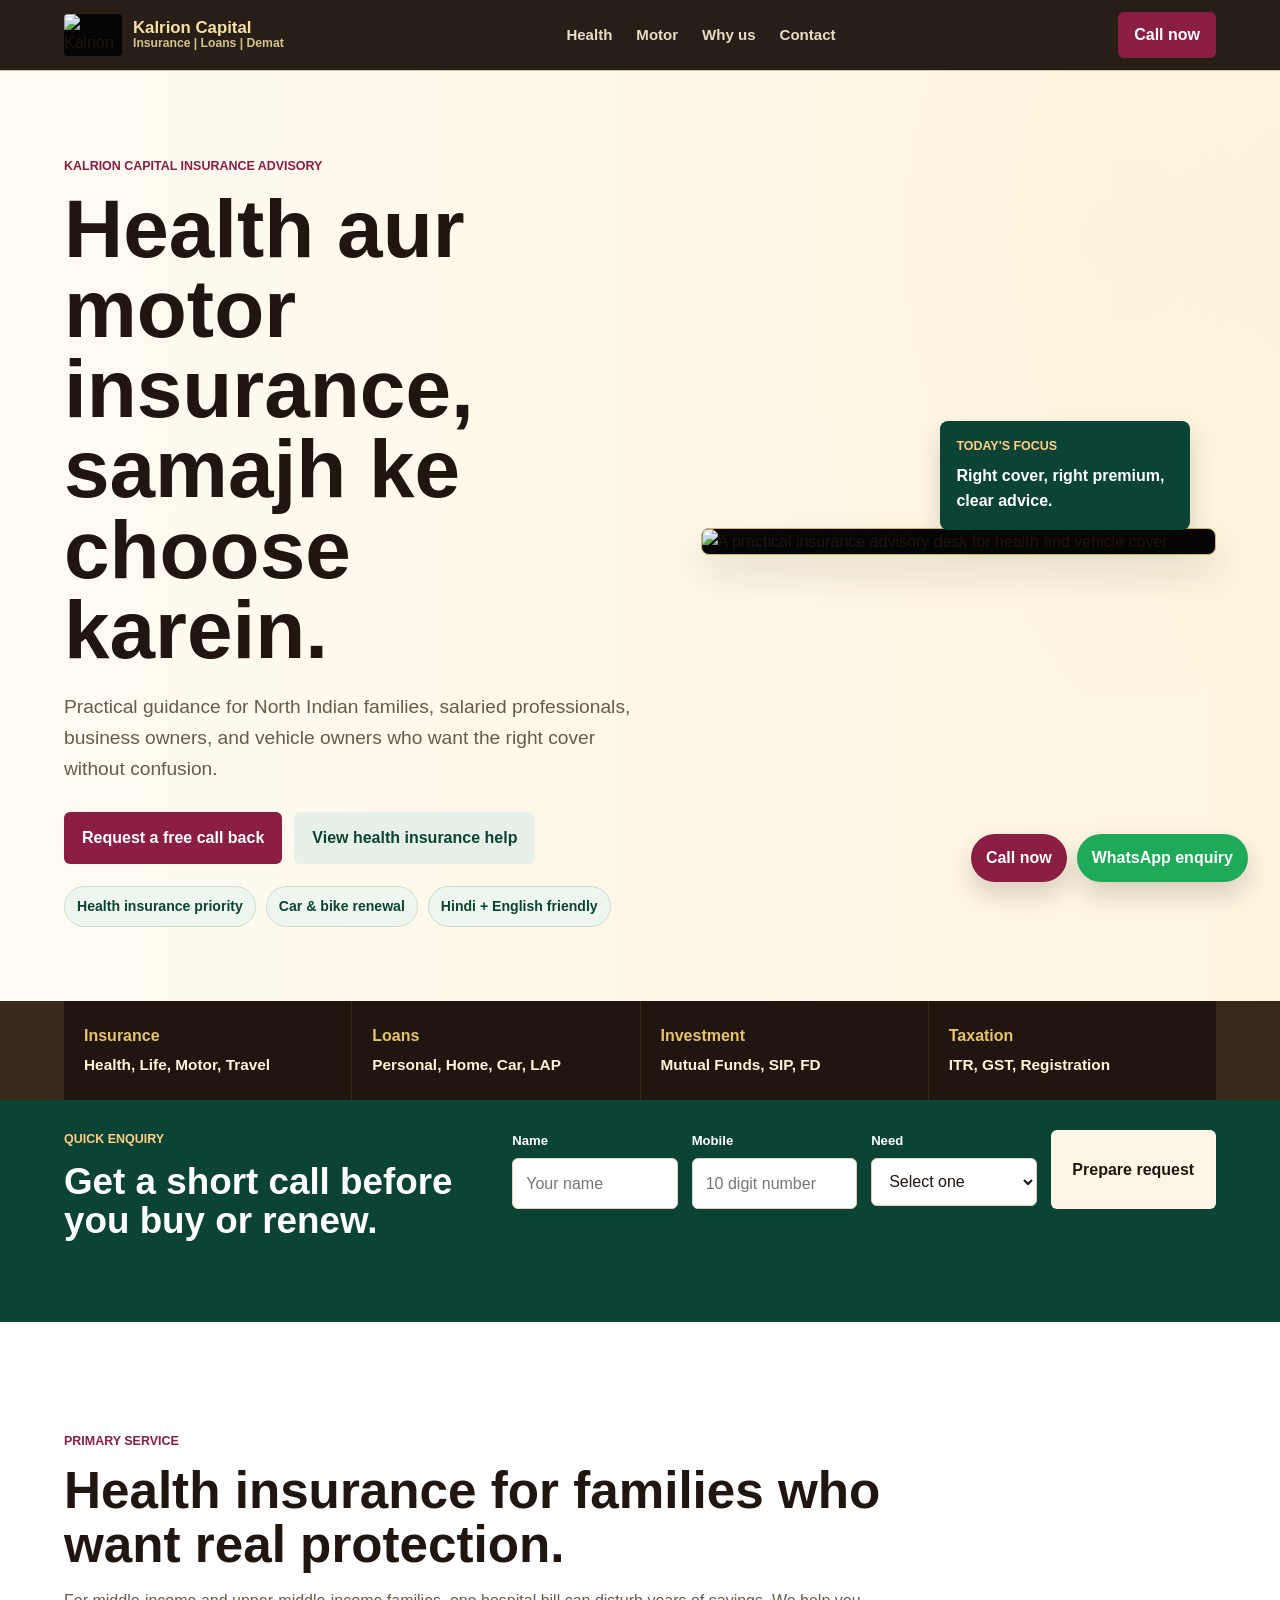
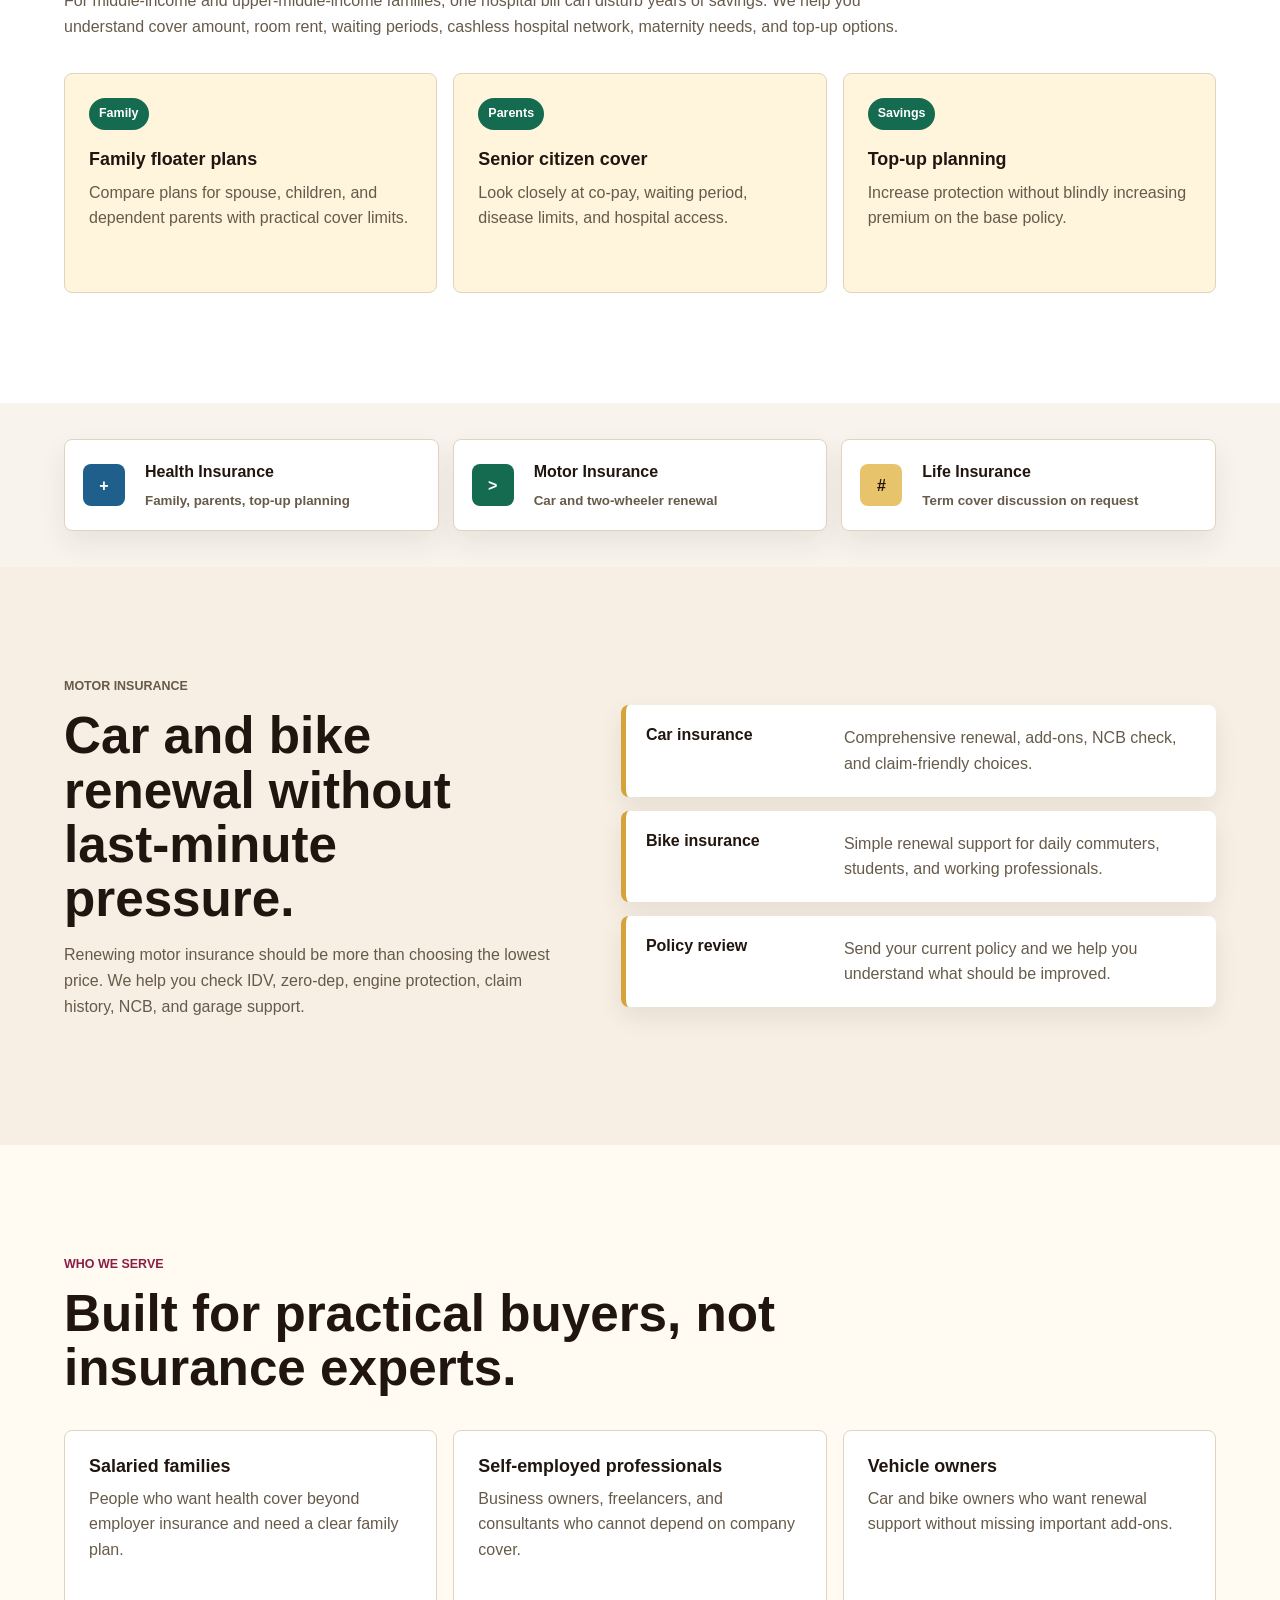
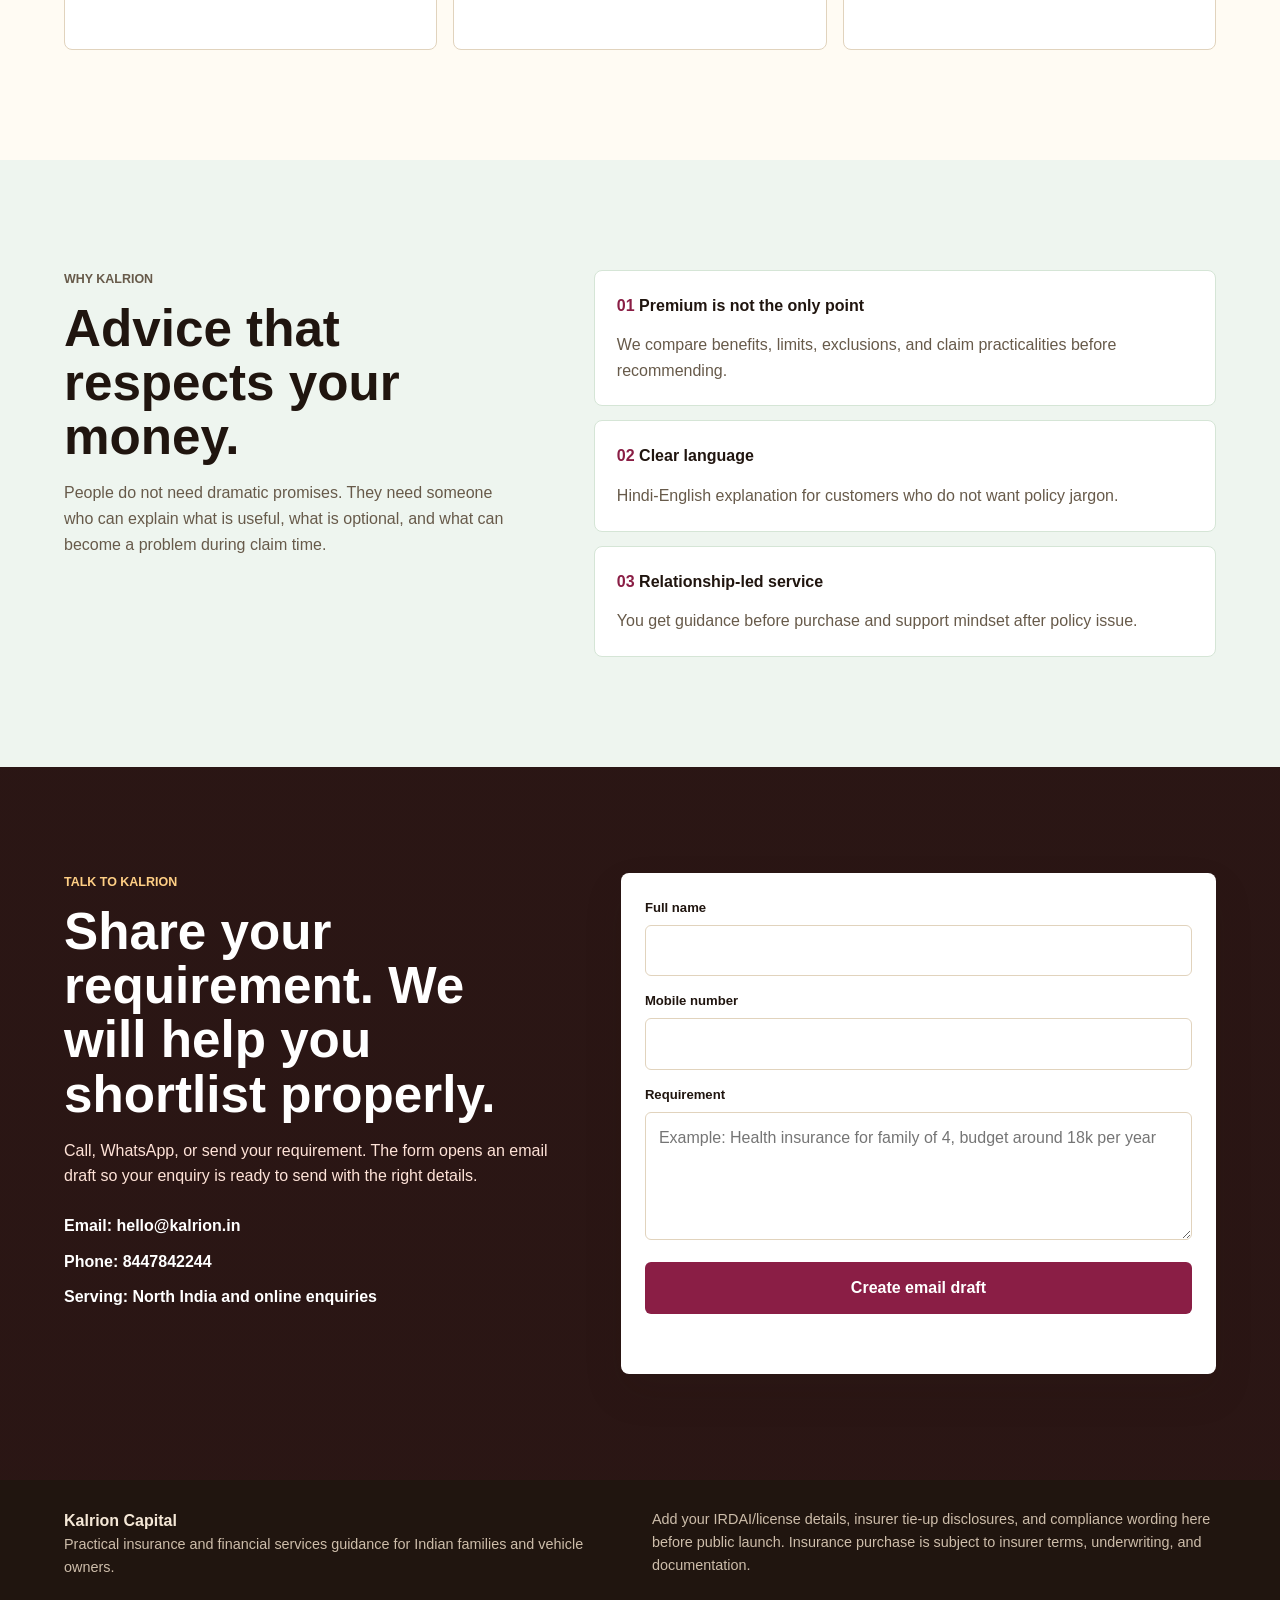
==== index.html @ f72bd7af "Add files via upload" ====
<!doctype html>
<html lang="en">
  <head>
    <meta charset="utf-8" />
    <meta name="viewport" content="width=device-width, initial-scale=1" />
    <title>Kalrion Capital | Health & Motor Insurance Advisor</title>
    <meta
      name="description"
      content="Kalrion.in helps North Indian families and vehicle owners choose health and motor insurance with practical, human guidance."
    />
    <link rel="stylesheet" href="styles.css" />
  </head>
  <body>
    <header class="site-header">
      <a class="brand" href="#top" aria-label="Kalrion home">
        <img class="brand-logo" src="assets/kalrion-logo.png" alt="Kalrion Capital logo" />
        <span>
          <strong>Kalrion Capital</strong>
          <small>Insurance | Loans | Demat</small>
        </span>
      </a>
      <nav class="nav-links" aria-label="Primary navigation">
        <a href="#health">Health</a>
        <a href="#motor">Motor</a>
        <a href="#why">Why us</a>
        <a href="#contact">Contact</a>
      </nav>
      <a class="header-cta" href="tel:+918447842244">Call now</a>
    </header>

    <main id="top">
      <section class="hero">
        <div class="hero-copy">
          <p class="eyebrow">Kalrion Capital insurance advisory</p>
          <h1>Health aur motor insurance, samajh ke choose karein.</h1>
          <p class="hero-text">
            Practical guidance for North Indian families, salaried professionals,
            business owners, and vehicle owners who want the right cover without confusion.
          </p>
          <div class="hero-actions">
            <a class="button primary" href="#contact">Request a free call back</a>
            <a class="button secondary" href="#health">View health insurance help</a>
          </div>
          <div class="trust-strip" aria-label="Service highlights">
            <span>Health insurance priority</span>
            <span>Car & bike renewal</span>
            <span>Hindi + English friendly</span>
          </div>
        </div>

        <div class="hero-panel" aria-label="Kalrion insurance advisory preview">
          <img src="assets/insurance-hero.svg" alt="A practical insurance advisory desk for health and vehicle cover" />
          <div class="advisor-note">
            <span>Today's focus</span>
            <strong>Right cover, right premium, clear advice.</strong>
          </div>
        </div>
      </section>

      <section class="legacy-strip" aria-label="Kalrion Capital service categories">
        <div>
          <span>Insurance</span>
          <strong>Health, Life, Motor, Travel</strong>
        </div>
        <div>
          <span>Loans</span>
          <strong>Personal, Home, Car, LAP</strong>
        </div>
        <div>
          <span>Investment</span>
          <strong>Mutual Funds, SIP, FD</strong>
        </div>
        <div>
          <span>Taxation</span>
          <strong>ITR, GST, Registration</strong>
        </div>
      </section>

      <section class="quote-band" aria-label="Quick enquiry">
        <div>
          <p class="section-kicker">Quick enquiry</p>
          <h2>Get a short call before you buy or renew.</h2>
        </div>
        <form class="quote-form" id="quote-form">
          <label>
            <span>Name</span>
            <input name="name" type="text" placeholder="Your name" required />
          </label>
          <label>
            <span>Mobile</span>
            <input name="phone" type="tel" placeholder="10 digit number" required />
          </label>
          <label>
            <span>Need</span>
            <select name="need" required>
              <option value="">Select one</option>
              <option>Health insurance for family</option>
              <option>Health insurance for parents</option>
              <option>Car insurance renewal</option>
              <option>Bike insurance renewal</option>
              <option>Need advice first</option>
            </select>
          </label>
          <button class="button light" type="submit">Prepare request</button>
        </form>
        <p class="form-note" id="form-note" role="status"></p>
      </section>

      <section class="section product-section" id="health">
        <div class="section-heading">
          <p class="section-kicker">Primary service</p>
          <h2>Health insurance for families who want real protection.</h2>
          <p>
            For middle-income and upper-middle-income families, one hospital bill can disturb
            years of savings. We help you understand cover amount, room rent, waiting periods,
            cashless hospital network, maternity needs, and top-up options.
          </p>
        </div>
        <div class="feature-grid">
          <article>
            <span class="feature-tag">Family</span>
            <h3>Family floater plans</h3>
            <p>Compare plans for spouse, children, and dependent parents with practical cover limits.</p>
          </article>
          <article>
            <span class="feature-tag">Parents</span>
            <h3>Senior citizen cover</h3>
            <p>Look closely at co-pay, waiting period, disease limits, and hospital access.</p>
          </article>
          <article>
            <span class="feature-tag">Savings</span>
            <h3>Top-up planning</h3>
            <p>Increase protection without blindly increasing premium on the base policy.</p>
          </article>
        </div>
      </section>

      <section class="insurance-menu" aria-label="Main insurance products">
        <a href="#health">
          <span class="menu-icon blue">+</span>
          <strong>Health Insurance</strong>
          <small>Family, parents, top-up planning</small>
        </a>
        <a href="#motor">
          <span class="menu-icon green">></span>
          <strong>Motor Insurance</strong>
          <small>Car and two-wheeler renewal</small>
        </a>
        <a href="#contact">
          <span class="menu-icon gold">#</span>
          <strong>Life Insurance</strong>
          <small>Term cover discussion on request</small>
        </a>
      </section>

      <section class="section motor-section" id="motor">
        <div class="motor-copy">
          <p class="section-kicker">Motor insurance</p>
          <h2>Car and bike renewal without last-minute pressure.</h2>
          <p>
            Renewing motor insurance should be more than choosing the lowest price. We help
            you check IDV, zero-dep, engine protection, claim history, NCB, and garage support.
          </p>
        </div>
        <div class="motor-list">
          <div>
            <strong>Car insurance</strong>
            <span>Comprehensive renewal, add-ons, NCB check, and claim-friendly choices.</span>
          </div>
          <div>
            <strong>Bike insurance</strong>
            <span>Simple renewal support for daily commuters, students, and working professionals.</span>
          </div>
          <div>
            <strong>Policy review</strong>
            <span>Send your current policy and we help you understand what should be improved.</span>
          </div>
        </div>
      </section>

      <section class="section audience-section">
        <div class="section-heading">
          <p class="section-kicker">Who we serve</p>
          <h2>Built for practical buyers, not insurance experts.</h2>
        </div>
        <div class="audience-grid">
          <article>
            <h3>Salaried families</h3>
            <p>People who want health cover beyond employer insurance and need a clear family plan.</p>
          </article>
          <article>
            <h3>Self-employed professionals</h3>
            <p>Business owners, freelancers, and consultants who cannot depend on company cover.</p>
          </article>
          <article>
            <h3>Vehicle owners</h3>
            <p>Car and bike owners who want renewal support without missing important add-ons.</p>
          </article>
        </div>
      </section>

      <section class="section why-section" id="why">
        <div>
          <p class="section-kicker">Why Kalrion</p>
          <h2>Advice that respects your money.</h2>
          <p>
            People do not need dramatic promises. They need someone who can explain what is useful,
            what is optional, and what can become a problem during claim time.
          </p>
        </div>
        <div class="reason-list">
          <div>
            <span>01</span>
            <strong>Premium is not the only point</strong>
            <p>We compare benefits, limits, exclusions, and claim practicalities before recommending.</p>
          </div>
          <div>
            <span>02</span>
            <strong>Clear language</strong>
            <p>Hindi-English explanation for customers who do not want policy jargon.</p>
          </div>
          <div>
            <span>03</span>
            <strong>Relationship-led service</strong>
            <p>You get guidance before purchase and support mindset after policy issue.</p>
          </div>
        </div>
      </section>

      <section class="contact-section" id="contact">
        <div class="contact-copy">
          <p class="section-kicker">Talk to Kalrion</p>
          <h2>Share your requirement. We will help you shortlist properly.</h2>
          <p>
            Call, WhatsApp, or send your requirement. The form opens an email draft
            so your enquiry is ready to send with the right details.
          </p>
        <div class="contact-points">
          <span>Email: hello@kalrion.in</span>
            <span>Phone: 8447842244</span>
            <span>Serving: North India and online enquiries</span>
          </div>
        </div>
        <form class="contact-form" id="contact-form">
          <label>
            <span>Full name</span>
            <input name="name" type="text" required />
          </label>
          <label>
            <span>Mobile number</span>
            <input name="phone" type="tel" required />
          </label>
          <label>
            <span>Requirement</span>
            <textarea name="message" rows="4" placeholder="Example: Health insurance for family of 4, budget around 18k per year"></textarea>
          </label>
          <button class="button primary" type="submit">Create email draft</button>
          <p class="form-note" id="contact-note" role="status"></p>
        </form>
      </section>
    </main>

    <footer class="site-footer">
      <div>
        <strong>Kalrion Capital</strong>
        <p>Practical insurance and financial services guidance for Indian families and vehicle owners.</p>
      </div>
      <p>
        Add your IRDAI/license details, insurer tie-up disclosures, and compliance wording here
        before public launch. Insurance purchase is subject to insurer terms, underwriting, and documentation.
      </p>
    </footer>

    <div class="sticky-actions" aria-label="Quick contact actions">
      <a class="sticky-call" href="tel:+918447842244">Call now</a>
      <a class="sticky-whatsapp" href="https://wa.me/918447842244">WhatsApp enquiry</a>
    </div>

    <script src="script.js"></script>
  </body>
</html>
---- styles.css ----
:root {
  --ink: #20150f;
  --muted: #675a4a;
  --line: #e1d3bd;
  --paper: #fffbf3;
  --cream: #fff4dc;
  --panel: #ffffff;
  --green: #146b4f;
  --green-dark: #0b4334;
  --saffron: #d6a23a;
  --gold: #e7c46b;
  --maroon: #8a1e45;
  --blue: #1f5f8b;
  --shadow: 0 18px 38px rgba(37, 23, 15, 0.13);
}

* {
  box-sizing: border-box;
}

html {
  scroll-behavior: smooth;
}

body {
  margin: 0;
  color: var(--ink);
  background: var(--paper);
  font-family: Arial, Helvetica, sans-serif;
  line-height: 1.6;
}

a {
  color: inherit;
  text-decoration: none;
}

img {
  display: block;
  max-width: 100%;
}

.site-header {
  position: sticky;
  top: 0;
  z-index: 20;
  display: flex;
  align-items: center;
  justify-content: space-between;
  gap: 22px;
  padding: 12px clamp(18px, 5vw, 72px);
  background: rgba(32, 21, 15, 0.96);
  border-bottom: 1px solid rgba(227, 214, 199, 0.9);
  backdrop-filter: blur(14px);
}

.brand {
  display: inline-flex;
  align-items: center;
  gap: 11px;
}

.brand-logo {
  width: 58px;
  height: 42px;
  object-fit: contain;
  background: #050505;
  border-radius: 4px;
}

.brand strong,
.brand small {
  display: block;
  line-height: 1.15;
}

.brand strong {
  color: #f8e2a1;
  font-size: 1.05rem;
}

.brand small {
  color: #d6c28b;
  font-size: 0.76rem;
  font-weight: 700;
}

.nav-links {
  display: flex;
  align-items: center;
  gap: 24px;
  color: #e8dcc7;
  font-size: 0.94rem;
  font-weight: 700;
}

.nav-links a:hover,
.nav-links a:focus-visible {
  color: var(--maroon);
}

.header-cta {
  padding: 10px 16px;
  color: white;
  background: var(--maroon);
  border-radius: 6px;
  font-weight: 800;
}

.hero {
  display: grid;
  grid-template-columns: minmax(0, 1fr) minmax(320px, 0.9fr);
  align-items: center;
  gap: clamp(30px, 5vw, 70px);
  min-height: calc(100vh - 71px);
  padding: clamp(38px, 7vw, 86px) clamp(18px, 5vw, 72px) clamp(34px, 6vw, 74px);
  background:
    linear-gradient(90deg, rgba(255, 251, 243, 0.97), rgba(255, 244, 220, 0.88)),
    radial-gradient(circle at 88% 18%, rgba(214, 162, 58, 0.3), transparent 34%);
}

.eyebrow,
.section-kicker {
  margin: 0 0 12px;
  color: var(--maroon);
  font-size: 0.78rem;
  font-weight: 800;
  letter-spacing: 0;
  text-transform: uppercase;
}

h1,
h2,
h3,
p {
  margin-top: 0;
}

h1 {
  max-width: 760px;
  margin-bottom: 22px;
  font-size: clamp(2.45rem, 6.4vw, 5.4rem);
  line-height: 0.98;
  letter-spacing: 0;
}

h2 {
  margin-bottom: 16px;
  font-size: clamp(1.95rem, 4vw, 3.35rem);
  line-height: 1.06;
  letter-spacing: 0;
}

h3 {
  margin-bottom: 9px;
  font-size: 1.12rem;
  line-height: 1.24;
}

.hero-text {
  max-width: 680px;
  color: var(--muted);
  font-size: clamp(1rem, 1.5vw, 1.2rem);
}

.hero-actions {
  display: flex;
  flex-wrap: wrap;
  gap: 12px;
  margin: 28px 0 22px;
}

.button {
  display: inline-flex;
  align-items: center;
  justify-content: center;
  min-height: 48px;
  padding: 13px 18px;
  border: 0;
  border-radius: 6px;
  cursor: pointer;
  font: inherit;
  font-weight: 800;
}

.button.primary {
  color: white;
  background: var(--maroon);
}

.button.primary:hover,
.button.primary:focus-visible {
  background: #6f2119;
}

.button.secondary {
  color: var(--green-dark);
  background: #e7f1ea;
}

.button.light {
  color: var(--ink);
  background: #fff6e5;
}

.trust-strip {
  display: flex;
  flex-wrap: wrap;
  gap: 10px;
}

.trust-strip span {
  padding: 8px 12px;
  color: var(--green-dark);
  background: #eef7ef;
  border: 1px solid #cbdcca;
  border-radius: 999px;
  font-size: 0.88rem;
  font-weight: 800;
}

.hero-panel {
  position: relative;
  min-width: 0;
}

.hero-panel img {
  width: 100%;
  background: #050505;
  border: 1px solid #d7b75d;
  border-radius: 8px;
  box-shadow: var(--shadow);
}

.advisor-note {
  position: absolute;
  right: clamp(12px, 2vw, 28px);
  bottom: clamp(12px, 2vw, 28px);
  max-width: 250px;
  padding: 16px;
  color: white;
  background: var(--green-dark);
  border-radius: 8px;
  box-shadow: 0 12px 24px rgba(37, 23, 15, 0.16);
}

.advisor-note span,
.advisor-note strong {
  display: block;
}

.advisor-note span {
  margin-bottom: 6px;
  color: #ffcf85;
  font-size: 0.78rem;
  font-weight: 800;
  text-transform: uppercase;
}

.quote-band,
.section,
.legacy-strip,
.insurance-menu,
.contact-section,
.site-footer {
  padding-right: clamp(18px, 5vw, 72px);
  padding-left: clamp(18px, 5vw, 72px);
}

.legacy-strip {
  display: grid;
  grid-template-columns: repeat(4, minmax(0, 1fr));
  gap: 1px;
  padding-top: 0;
  padding-bottom: 0;
  color: #f8e2a1;
  background: #3a281b;
}

.legacy-strip div {
  padding: 22px 20px;
  background: #20150f;
}

.legacy-strip span,
.legacy-strip strong {
  display: block;
}

.legacy-strip span {
  margin-bottom: 5px;
  color: var(--gold);
  font-weight: 800;
}

.legacy-strip strong {
  color: #fff5d8;
  font-size: 0.96rem;
}

.quote-band {
  display: grid;
  grid-template-columns: 0.75fr 1.25fr;
  gap: 26px;
  align-items: start;
  padding-top: 30px;
  padding-bottom: 34px;
  color: white;
  background: var(--green-dark);
}

.quote-band .section-kicker,
.contact-section .section-kicker {
  color: #ffcf85;
}

.quote-band h2 {
  margin-bottom: 0;
  font-size: clamp(1.5rem, 3vw, 2.3rem);
}

.quote-form,
.contact-form {
  display: grid;
  gap: 14px;
}

.quote-form {
  grid-template-columns: repeat(4, minmax(0, 1fr));
}

label span {
  display: block;
  margin-bottom: 7px;
  color: inherit;
  font-size: 0.82rem;
  font-weight: 800;
}

input,
select,
textarea {
  width: 100%;
  min-height: 48px;
  padding: 12px 13px;
  color: var(--ink);
  background: white;
  border: 1px solid var(--line);
  border-radius: 6px;
  font: inherit;
}

textarea {
  resize: vertical;
}

.form-note {
  grid-column: 1 / -1;
  min-height: 22px;
  margin: 0;
  color: #ffe1ae;
  font-weight: 700;
}

.section {
  padding-top: clamp(66px, 9vw, 110px);
  padding-bottom: clamp(66px, 9vw, 110px);
}

.section-heading {
  max-width: 850px;
  margin-bottom: 34px;
}

.section-heading p:not(.section-kicker),
.motor-copy p,
.why-section p,
.contact-copy p {
  color: var(--muted);
}

.product-section {
  background: white;
}

.insurance-menu {
  display: grid;
  grid-template-columns: repeat(3, minmax(0, 1fr));
  gap: 14px;
  padding-top: 36px;
  padding-bottom: 36px;
  background: #f8f4ed;
}

.insurance-menu a {
  display: grid;
  grid-template-columns: 48px 1fr;
  gap: 4px 14px;
  align-items: center;
  min-height: 92px;
  padding: 18px;
  background: white;
  border: 1px solid var(--line);
  border-radius: 8px;
  box-shadow: 0 12px 28px rgba(37, 23, 15, 0.08);
}

.insurance-menu a:hover,
.insurance-menu a:focus-visible {
  border-color: var(--gold);
  transform: translateY(-2px);
}

.insurance-menu small {
  grid-column: 2;
  color: var(--muted);
  font-weight: 700;
}

.menu-icon {
  display: grid;
  grid-row: span 2;
  width: 42px;
  height: 42px;
  place-items: center;
  color: white;
  border-radius: 8px;
  font-weight: 900;
}

.menu-icon.blue {
  background: var(--blue);
}

.menu-icon.green {
  background: var(--green);
}

.menu-icon.gold {
  color: var(--ink);
  background: var(--gold);
}

.feature-grid,
.audience-grid {
  display: grid;
  grid-template-columns: repeat(3, minmax(0, 1fr));
  gap: 16px;
}

.feature-grid article,
.audience-grid article {
  min-height: 220px;
  padding: 24px;
  background: var(--cream);
  border: 1px solid var(--line);
  border-radius: 8px;
}

.feature-grid p,
.audience-grid p {
  margin-bottom: 0;
  color: var(--muted);
}

.feature-tag {
  display: inline-flex;
  margin-bottom: 18px;
  padding: 6px 10px;
  color: white;
  background: var(--green);
  border-radius: 999px;
  font-size: 0.78rem;
  font-weight: 800;
}

.motor-section {
  display: grid;
  grid-template-columns: minmax(0, 0.9fr) minmax(320px, 1.1fr);
  gap: clamp(28px, 6vw, 70px);
  align-items: center;
  background: #f7efe4;
}

.motor-list {
  display: grid;
  gap: 14px;
}

.motor-list div {
  display: grid;
  grid-template-columns: 180px 1fr;
  gap: 18px;
  padding: 20px;
  background: white;
  border-left: 5px solid var(--saffron);
  border-radius: 8px;
  box-shadow: 0 10px 24px rgba(37, 23, 15, 0.08);
}

.motor-list strong {
  line-height: 1.24;
}

.motor-list span {
  color: var(--muted);
}

.audience-section {
  background: var(--paper);
}

.audience-grid article {
  background: white;
}

.why-section {
  display: grid;
  grid-template-columns: minmax(0, 0.85fr) minmax(340px, 1.15fr);
  gap: clamp(28px, 6vw, 70px);
  align-items: start;
  background: #eef5ef;
}

.reason-list {
  display: grid;
  gap: 14px;
}

.reason-list div {
  padding: 22px;
  background: white;
  border: 1px solid #d5e5d6;
  border-radius: 8px;
}

.reason-list span {
  display: inline-flex;
  margin-bottom: 14px;
  color: var(--maroon);
  font-weight: 900;
}

.reason-list p {
  margin-bottom: 0;
}

.contact-section {
  display: grid;
  grid-template-columns: minmax(0, 0.9fr) minmax(320px, 1.1fr);
  gap: clamp(28px, 6vw, 70px);
  padding-top: clamp(66px, 9vw, 106px);
  padding-bottom: clamp(66px, 9vw, 106px);
  color: white;
  background:
    linear-gradient(rgba(32, 21, 15, 0.9), rgba(32, 21, 15, 0.9)),
    var(--maroon);
}

.contact-copy p {
  color: #ffe3d8;
}

.contact-points {
  display: grid;
  gap: 10px;
  margin-top: 24px;
  font-weight: 800;
}

.contact-form {
  padding: 24px;
  color: var(--ink);
  background: white;
  border-radius: 8px;
  box-shadow: var(--shadow);
}

.contact-form .form-note {
  color: var(--green-dark);
}

.site-footer {
  display: grid;
  grid-template-columns: 1fr 1fr;
  gap: 24px;
  padding-top: 28px;
  padding-bottom: 28px;
  color: #f5e8d7;
  background: #20150f;
}

.site-footer p {
  margin-bottom: 0;
  color: #cdbdaa;
  font-size: 0.9rem;
}

.sticky-actions {
  position: fixed;
  right: clamp(14px, 3vw, 32px);
  bottom: 18px;
  z-index: 30;
  display: flex;
  gap: 10px;
}

.sticky-actions a {
  display: inline-flex;
  align-items: center;
  justify-content: center;
  min-height: 44px;
  padding: 11px 15px;
  color: white;
  border-radius: 999px;
  box-shadow: 0 12px 26px rgba(32, 21, 15, 0.18);
  font-weight: 800;
}

.sticky-call {
  background: var(--maroon);
}

.sticky-whatsapp {
  background: #1faa59;
}

@media (max-width: 1020px) {
  .hero,
  .quote-band,
  .legacy-strip,
  .motor-section,
  .why-section,
  .contact-section,
  .site-footer {
    grid-template-columns: 1fr;
  }

  .quote-form {
    grid-template-columns: repeat(2, minmax(0, 1fr));
  }

  .insurance-menu {
    grid-template-columns: 1fr;
  }
}

@media (max-width: 820px) {
  .feature-grid,
  .audience-grid,
  .legacy-strip {
    grid-template-columns: 1fr;
  }

  .nav-links,
  .header-cta {
    display: none;
  }

  .hero {
    min-height: auto;
  }

  h1 {
    font-size: clamp(2.4rem, 13vw, 4rem);
  }
}

@media (max-width: 620px) {
  .quote-form {
    grid-template-columns: 1fr;
  }

  .motor-list div {
    grid-template-columns: 1fr;
    gap: 8px;
  }

  .advisor-note {
    position: static;
    max-width: none;
    margin-top: 12px;
  }

  .sticky-actions {
    right: 10px;
    bottom: 10px;
    left: 10px;
  }

  .sticky-actions a {
    flex: 1;
    padding-right: 10px;
    padding-left: 10px;
    font-size: 0.9rem;
  }
}
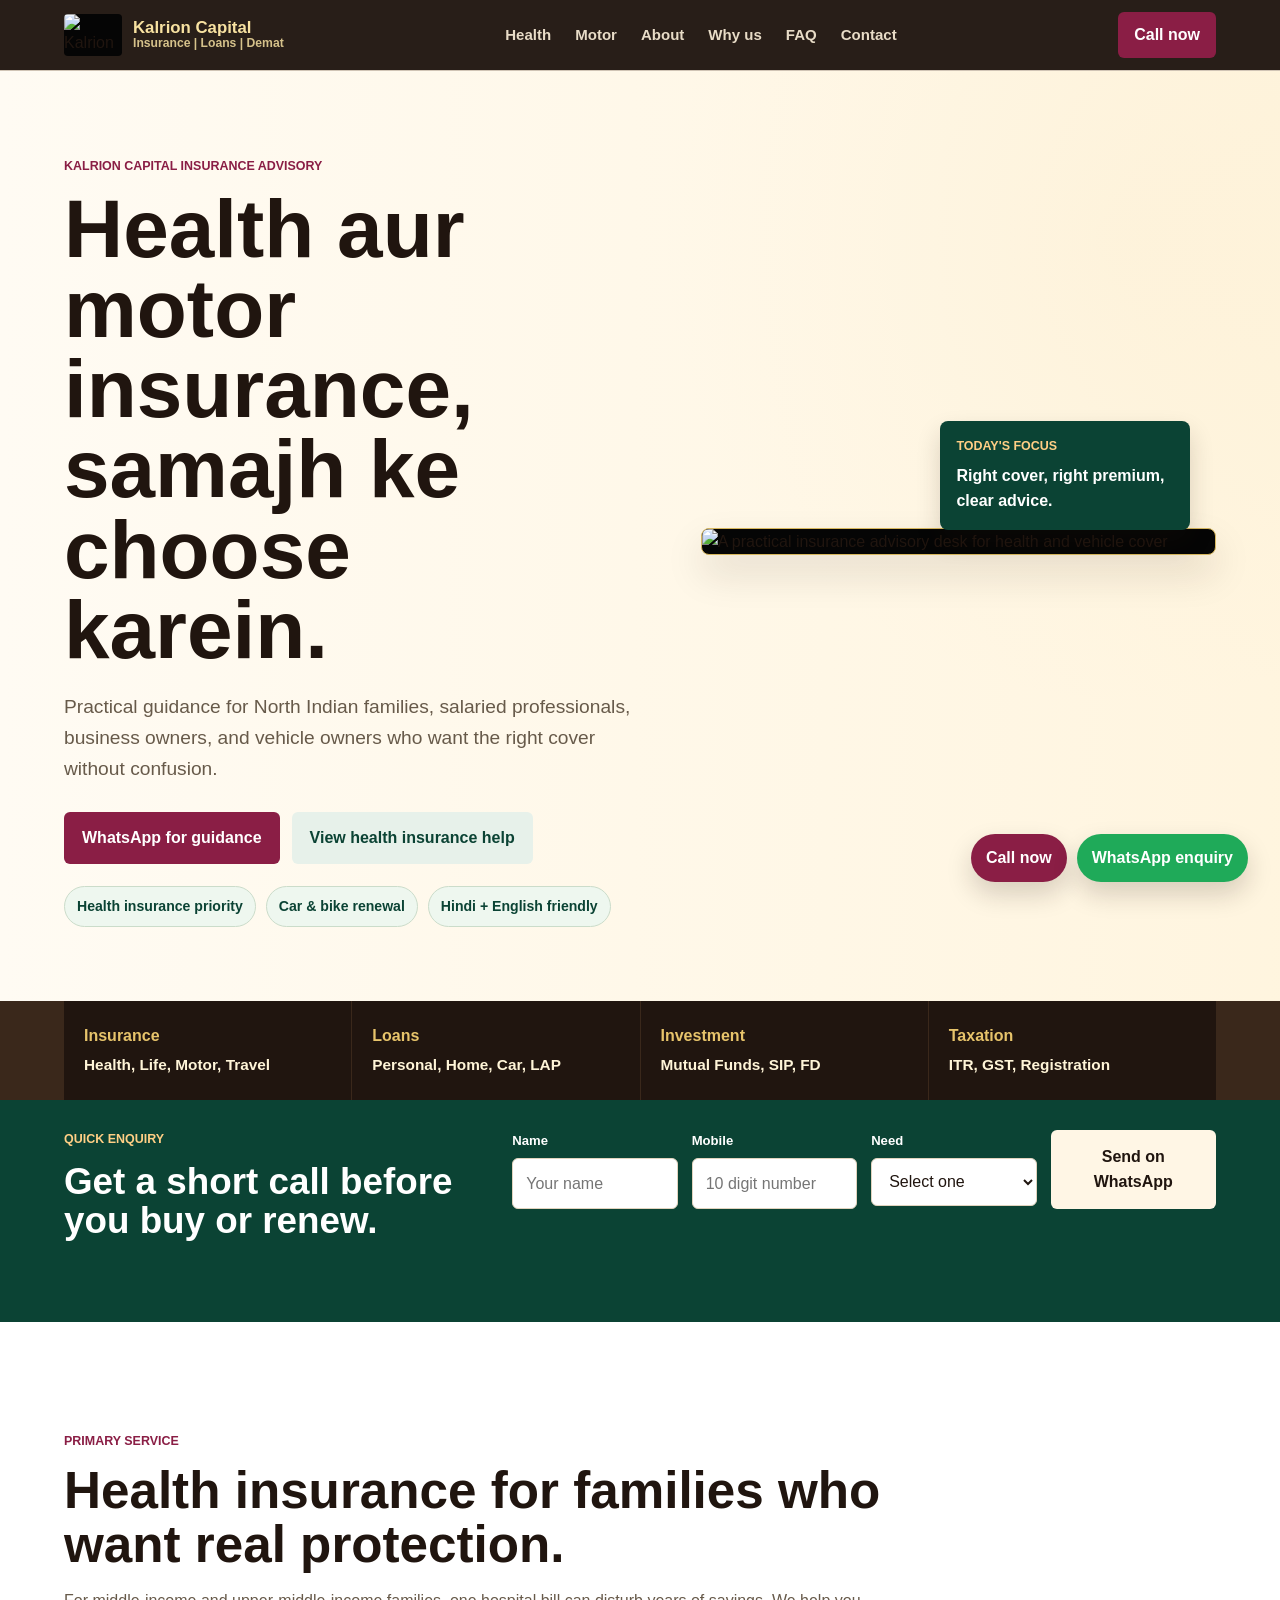
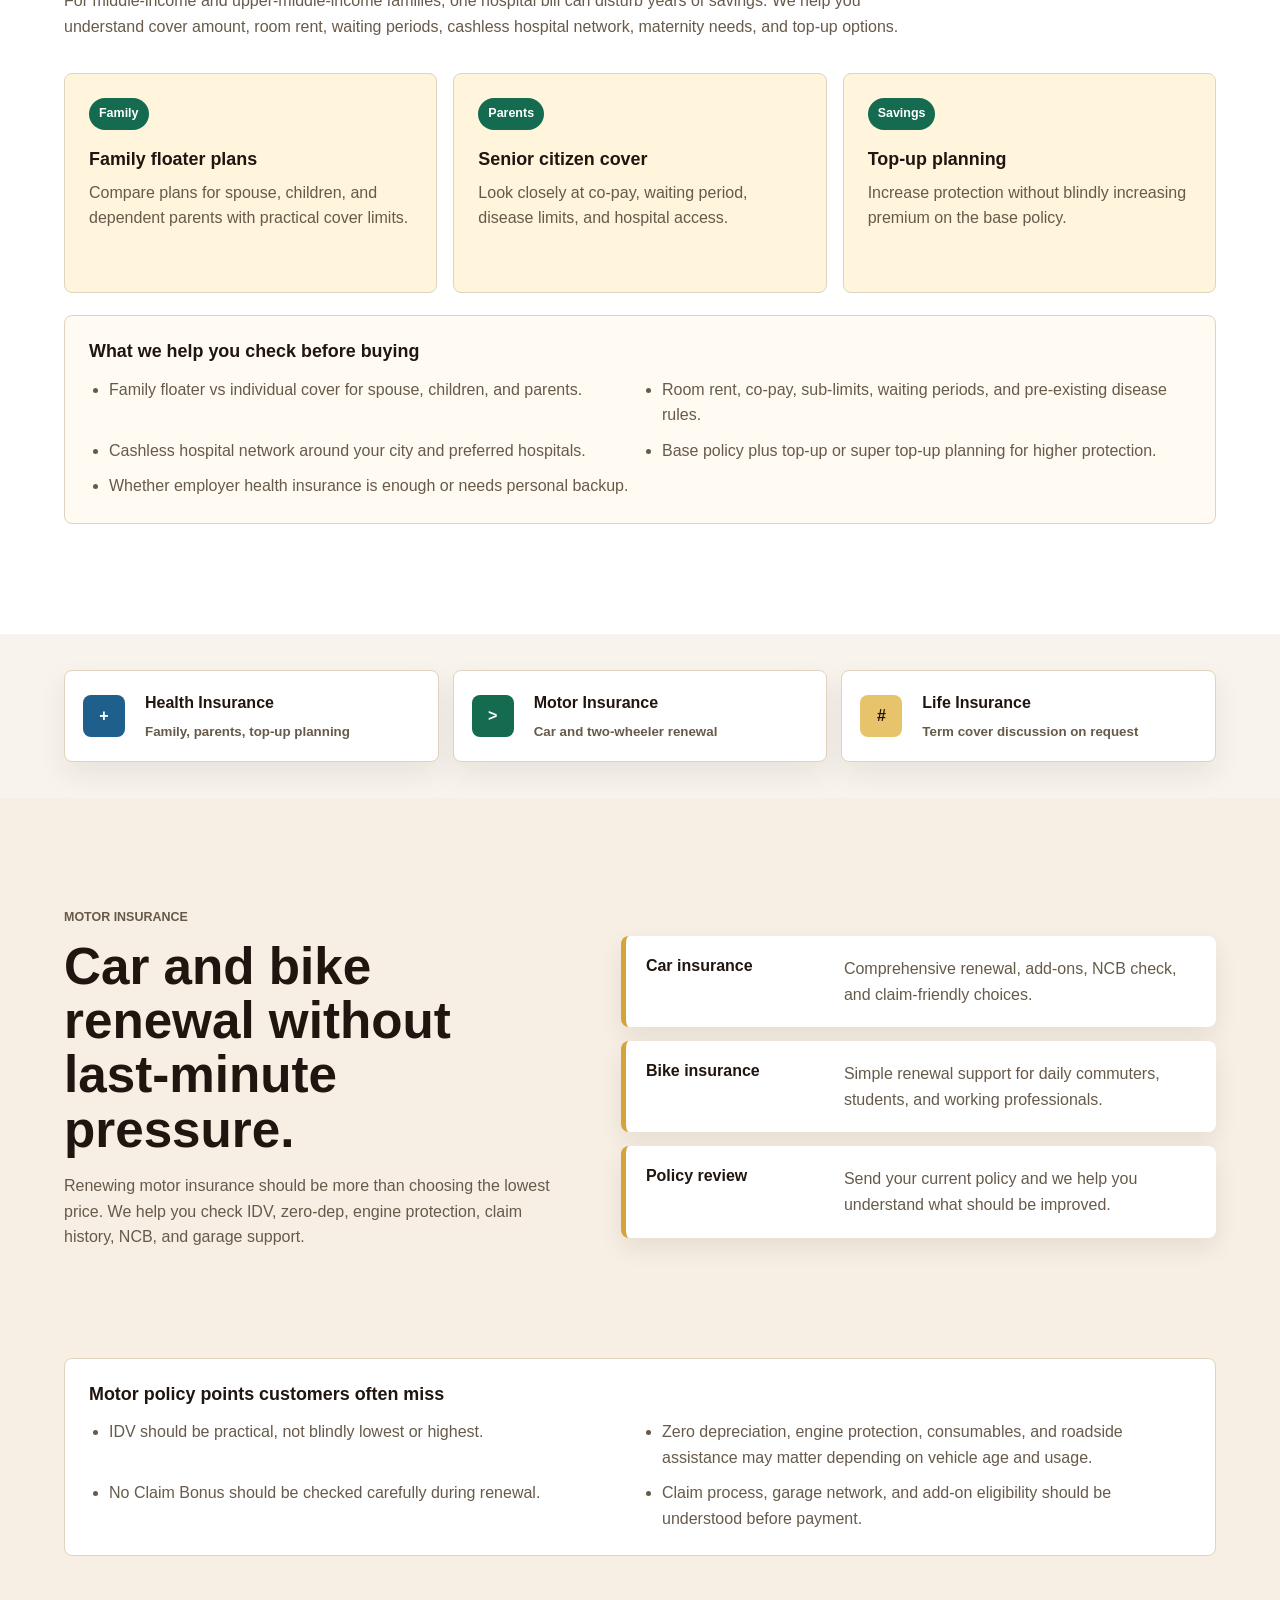
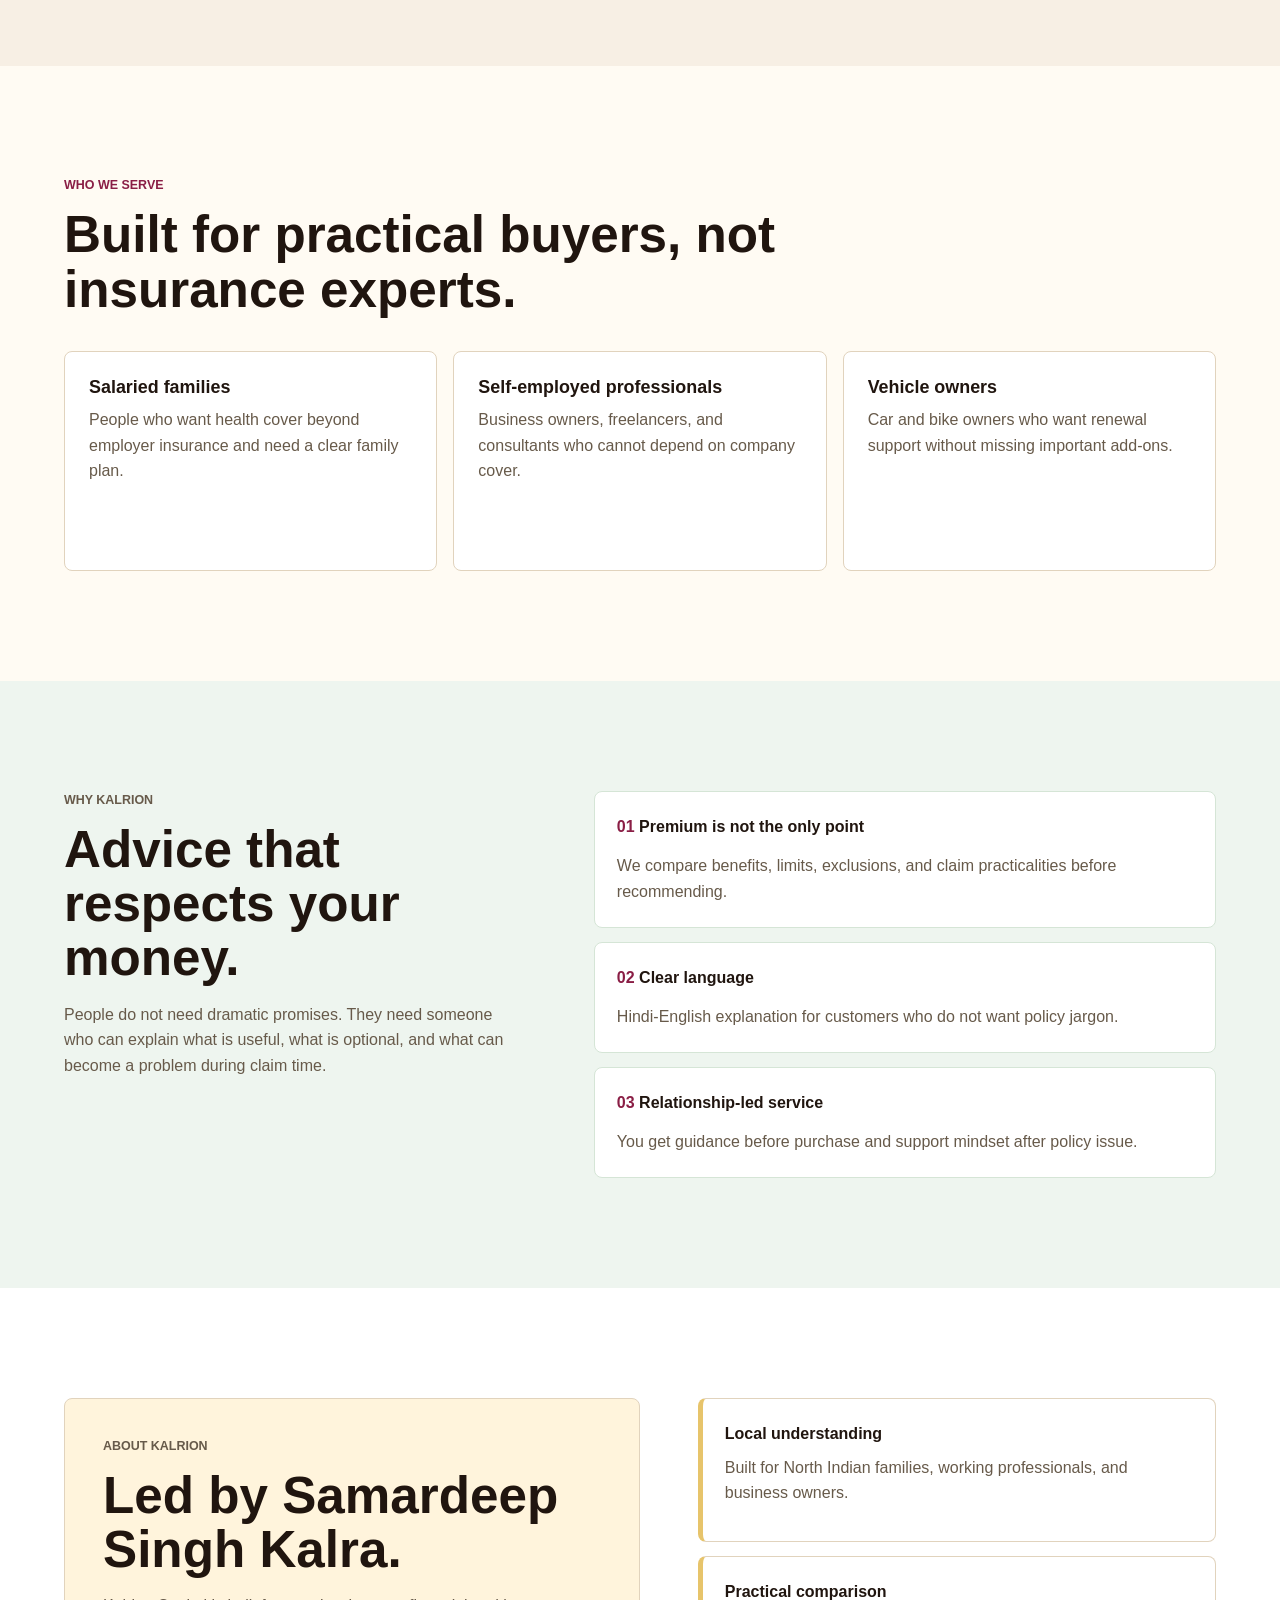
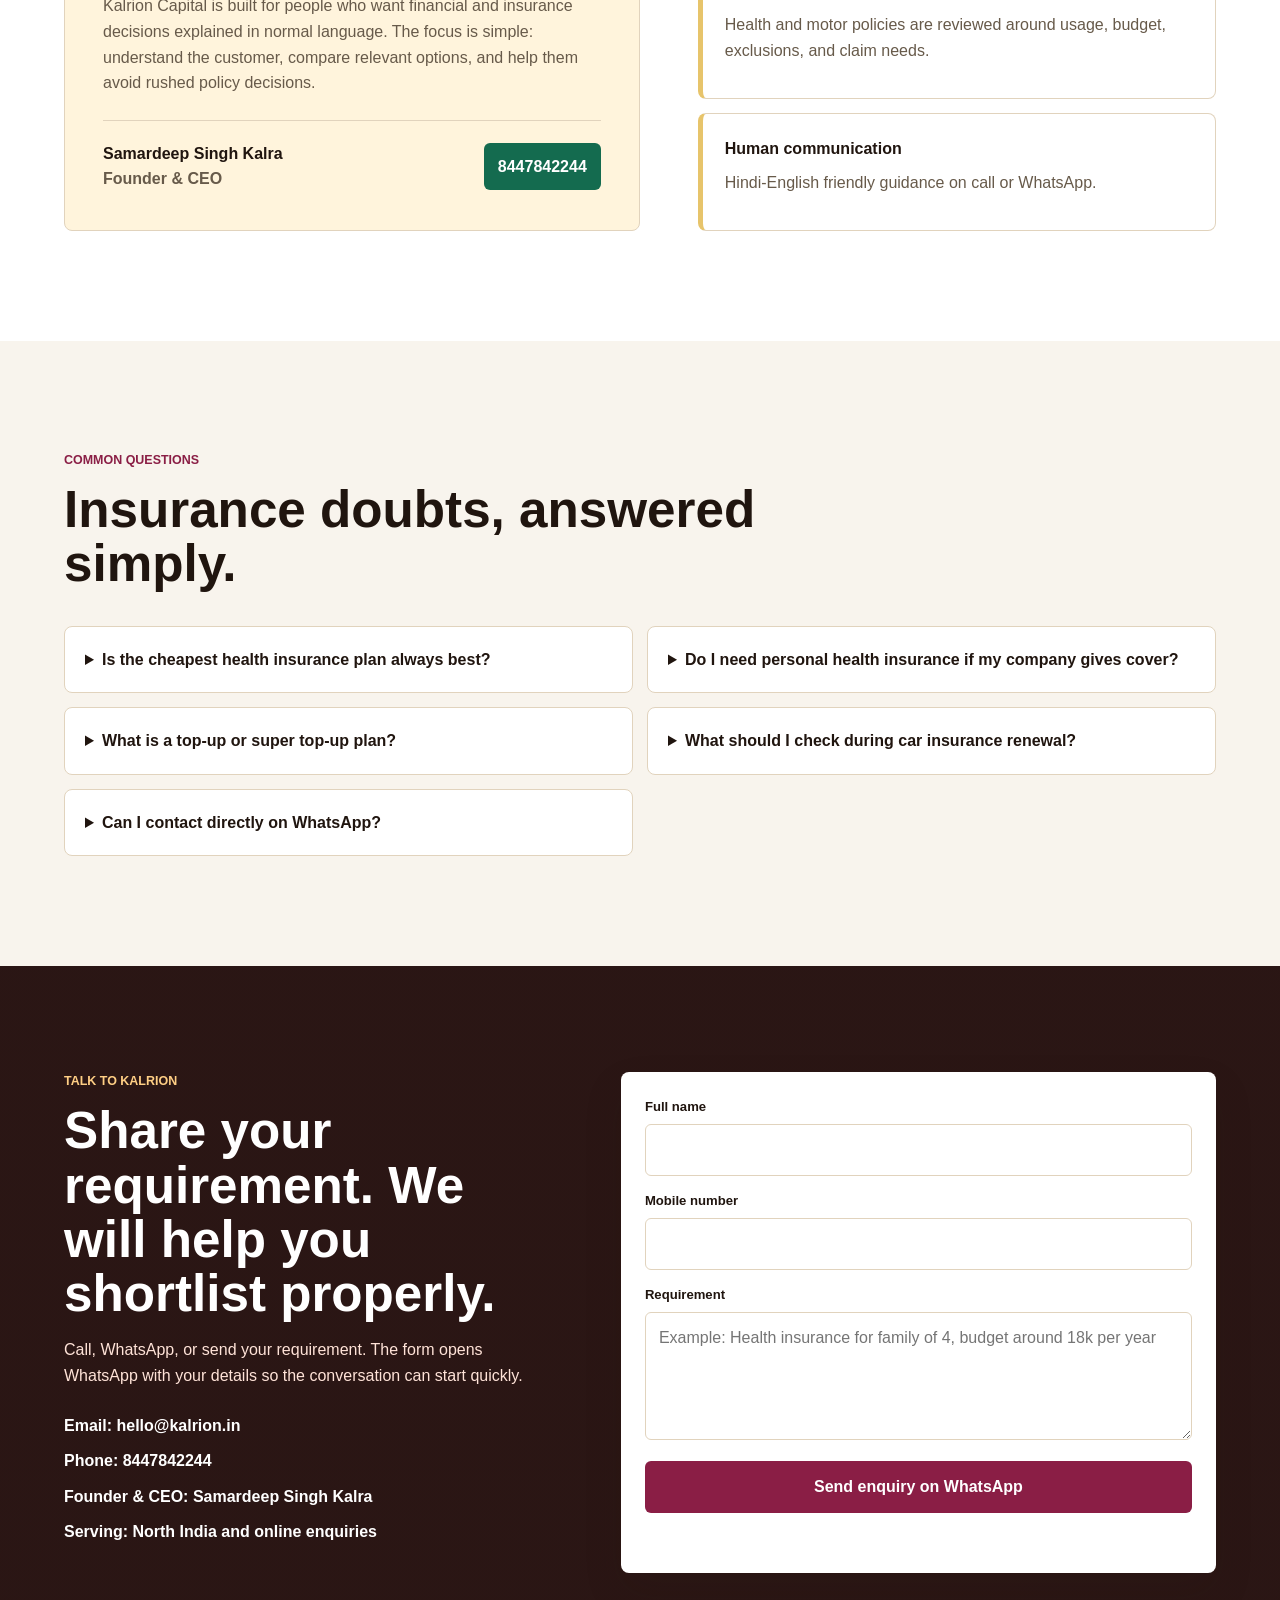
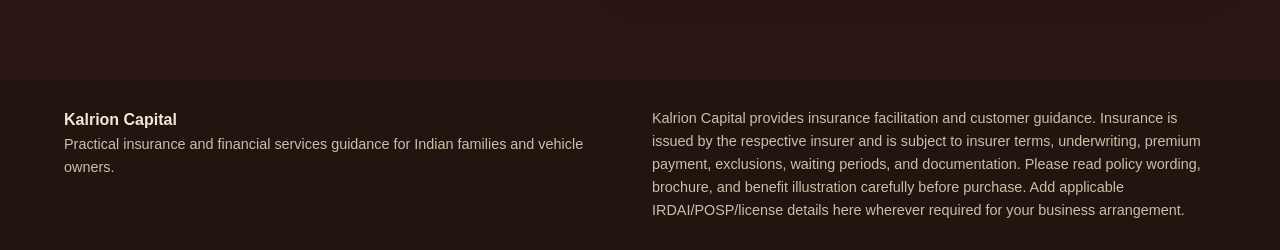
==== commit d1e499a9: "Add files via upload" ====
--- a/index.html
+++ b/index.html
@@ -1,281 +1,368 @@
-<!doctype html>
-<html lang="en">
-  <head>
-    <meta charset="utf-8" />
-    <meta name="viewport" content="width=device-width, initial-scale=1" />
-    <title>Kalrion Capital | Health & Motor Insurance Advisor</title>
-    <meta
-      name="description"
-      content="Kalrion.in helps North Indian families and vehicle owners choose health and motor insurance with practical, human guidance."
-    />
-    <link rel="stylesheet" href="styles.css" />
-  </head>
-  <body>
-    <header class="site-header">
-      <a class="brand" href="#top" aria-label="Kalrion home">
-        <img class="brand-logo" src="assets/kalrion-logo.png" alt="Kalrion Capital logo" />
-        <span>
-          <strong>Kalrion Capital</strong>
-          <small>Insurance | Loans | Demat</small>
-        </span>
-      </a>
-      <nav class="nav-links" aria-label="Primary navigation">
-        <a href="#health">Health</a>
-        <a href="#motor">Motor</a>
-        <a href="#why">Why us</a>
-        <a href="#contact">Contact</a>
-      </nav>
-      <a class="header-cta" href="tel:+918447842244">Call now</a>
-    </header>
-
-    <main id="top">
-      <section class="hero">
-        <div class="hero-copy">
-          <p class="eyebrow">Kalrion Capital insurance advisory</p>
-          <h1>Health aur motor insurance, samajh ke choose karein.</h1>
-          <p class="hero-text">
-            Practical guidance for North Indian families, salaried professionals,
-            business owners, and vehicle owners who want the right cover without confusion.
-          </p>
-          <div class="hero-actions">
-            <a class="button primary" href="#contact">Request a free call back</a>
-            <a class="button secondary" href="#health">View health insurance help</a>
-          </div>
-          <div class="trust-strip" aria-label="Service highlights">
-            <span>Health insurance priority</span>
-            <span>Car & bike renewal</span>
-            <span>Hindi + English friendly</span>
-          </div>
-        </div>
-
-        <div class="hero-panel" aria-label="Kalrion insurance advisory preview">
-          <img src="assets/insurance-hero.svg" alt="A practical insurance advisory desk for health and vehicle cover" />
-          <div class="advisor-note">
-            <span>Today's focus</span>
-            <strong>Right cover, right premium, clear advice.</strong>
-          </div>
-        </div>
-      </section>
-
-      <section class="legacy-strip" aria-label="Kalrion Capital service categories">
-        <div>
-          <span>Insurance</span>
-          <strong>Health, Life, Motor, Travel</strong>
-        </div>
-        <div>
-          <span>Loans</span>
-          <strong>Personal, Home, Car, LAP</strong>
-        </div>
-        <div>
-          <span>Investment</span>
-          <strong>Mutual Funds, SIP, FD</strong>
-        </div>
-        <div>
-          <span>Taxation</span>
-          <strong>ITR, GST, Registration</strong>
-        </div>
-      </section>
-
-      <section class="quote-band" aria-label="Quick enquiry">
-        <div>
-          <p class="section-kicker">Quick enquiry</p>
-          <h2>Get a short call before you buy or renew.</h2>
-        </div>
-        <form class="quote-form" id="quote-form">
-          <label>
-            <span>Name</span>
-            <input name="name" type="text" placeholder="Your name" required />
-          </label>
-          <label>
-            <span>Mobile</span>
-            <input name="phone" type="tel" placeholder="10 digit number" required />
-          </label>
-          <label>
-            <span>Need</span>
-            <select name="need" required>
-              <option value="">Select one</option>
-              <option>Health insurance for family</option>
-              <option>Health insurance for parents</option>
-              <option>Car insurance renewal</option>
-              <option>Bike insurance renewal</option>
-              <option>Need advice first</option>
-            </select>
-          </label>
-          <button class="button light" type="submit">Prepare request</button>
-        </form>
-        <p class="form-note" id="form-note" role="status"></p>
-      </section>
-
-      <section class="section product-section" id="health">
-        <div class="section-heading">
-          <p class="section-kicker">Primary service</p>
-          <h2>Health insurance for families who want real protection.</h2>
-          <p>
-            For middle-income and upper-middle-income families, one hospital bill can disturb
-            years of savings. We help you understand cover amount, room rent, waiting periods,
-            cashless hospital network, maternity needs, and top-up options.
-          </p>
-        </div>
-        <div class="feature-grid">
-          <article>
-            <span class="feature-tag">Family</span>
-            <h3>Family floater plans</h3>
-            <p>Compare plans for spouse, children, and dependent parents with practical cover limits.</p>
-          </article>
-          <article>
-            <span class="feature-tag">Parents</span>
-            <h3>Senior citizen cover</h3>
-            <p>Look closely at co-pay, waiting period, disease limits, and hospital access.</p>
-          </article>
-          <article>
-            <span class="feature-tag">Savings</span>
-            <h3>Top-up planning</h3>
-            <p>Increase protection without blindly increasing premium on the base policy.</p>
-          </article>
-        </div>
-      </section>
-
-      <section class="insurance-menu" aria-label="Main insurance products">
-        <a href="#health">
-          <span class="menu-icon blue">+</span>
-          <strong>Health Insurance</strong>
-          <small>Family, parents, top-up planning</small>
-        </a>
-        <a href="#motor">
-          <span class="menu-icon green">></span>
-          <strong>Motor Insurance</strong>
-          <small>Car and two-wheeler renewal</small>
-        </a>
-        <a href="#contact">
-          <span class="menu-icon gold">#</span>
-          <strong>Life Insurance</strong>
-          <small>Term cover discussion on request</small>
-        </a>
-      </section>
-
-      <section class="section motor-section" id="motor">
-        <div class="motor-copy">
-          <p class="section-kicker">Motor insurance</p>
-          <h2>Car and bike renewal without last-minute pressure.</h2>
-          <p>
-            Renewing motor insurance should be more than choosing the lowest price. We help
-            you check IDV, zero-dep, engine protection, claim history, NCB, and garage support.
-          </p>
-        </div>
-        <div class="motor-list">
-          <div>
-            <strong>Car insurance</strong>
-            <span>Comprehensive renewal, add-ons, NCB check, and claim-friendly choices.</span>
-          </div>
-          <div>
-            <strong>Bike insurance</strong>
-            <span>Simple renewal support for daily commuters, students, and working professionals.</span>
-          </div>
-          <div>
-            <strong>Policy review</strong>
-            <span>Send your current policy and we help you understand what should be improved.</span>
-          </div>
-        </div>
-      </section>
-
-      <section class="section audience-section">
-        <div class="section-heading">
-          <p class="section-kicker">Who we serve</p>
-          <h2>Built for practical buyers, not insurance experts.</h2>
-        </div>
-        <div class="audience-grid">
-          <article>
-            <h3>Salaried families</h3>
-            <p>People who want health cover beyond employer insurance and need a clear family plan.</p>
-          </article>
-          <article>
-            <h3>Self-employed professionals</h3>
-            <p>Business owners, freelancers, and consultants who cannot depend on company cover.</p>
-          </article>
-          <article>
-            <h3>Vehicle owners</h3>
-            <p>Car and bike owners who want renewal support without missing important add-ons.</p>
-          </article>
-        </div>
-      </section>
-
-      <section class="section why-section" id="why">
-        <div>
-          <p class="section-kicker">Why Kalrion</p>
-          <h2>Advice that respects your money.</h2>
-          <p>
-            People do not need dramatic promises. They need someone who can explain what is useful,
-            what is optional, and what can become a problem during claim time.
-          </p>
-        </div>
-        <div class="reason-list">
-          <div>
-            <span>01</span>
-            <strong>Premium is not the only point</strong>
-            <p>We compare benefits, limits, exclusions, and claim practicalities before recommending.</p>
-          </div>
-          <div>
-            <span>02</span>
-            <strong>Clear language</strong>
-            <p>Hindi-English explanation for customers who do not want policy jargon.</p>
-          </div>
-          <div>
-            <span>03</span>
-            <strong>Relationship-led service</strong>
-            <p>You get guidance before purchase and support mindset after policy issue.</p>
-          </div>
-        </div>
-      </section>
-
-      <section class="contact-section" id="contact">
-        <div class="contact-copy">
-          <p class="section-kicker">Talk to Kalrion</p>
-          <h2>Share your requirement. We will help you shortlist properly.</h2>
-          <p>
-            Call, WhatsApp, or send your requirement. The form opens an email draft
-            so your enquiry is ready to send with the right details.
-          </p>
-        <div class="contact-points">
-          <span>Email: hello@kalrion.in</span>
-            <span>Phone: 8447842244</span>
-            <span>Serving: North India and online enquiries</span>
-          </div>
-        </div>
-        <form class="contact-form" id="contact-form">
-          <label>
-            <span>Full name</span>
-            <input name="name" type="text" required />
-          </label>
-          <label>
-            <span>Mobile number</span>
-            <input name="phone" type="tel" required />
-          </label>
-          <label>
-            <span>Requirement</span>
-            <textarea name="message" rows="4" placeholder="Example: Health insurance for family of 4, budget around 18k per year"></textarea>
-          </label>
-          <button class="button primary" type="submit">Create email draft</button>
-          <p class="form-note" id="contact-note" role="status"></p>
-        </form>
-      </section>
-    </main>
-
-    <footer class="site-footer">
-      <div>
-        <strong>Kalrion Capital</strong>
-        <p>Practical insurance and financial services guidance for Indian families and vehicle owners.</p>
-      </div>
-      <p>
-        Add your IRDAI/license details, insurer tie-up disclosures, and compliance wording here
-        before public launch. Insurance purchase is subject to insurer terms, underwriting, and documentation.
-      </p>
-    </footer>
-
-    <div class="sticky-actions" aria-label="Quick contact actions">
-      <a class="sticky-call" href="tel:+918447842244">Call now</a>
-      <a class="sticky-whatsapp" href="https://wa.me/918447842244">WhatsApp enquiry</a>
-    </div>
-
-    <script src="script.js"></script>
-  </body>
-</html>
+<!doctype html>
+<html lang="en">
+  <head>
+    <meta charset="utf-8" />
+    <meta name="viewport" content="width=device-width, initial-scale=1" />
+    <title>Kalrion Capital | Health & Motor Insurance Advisor</title>
+    <meta
+      name="description"
+      content="Kalrion.in helps North Indian families and vehicle owners choose health and motor insurance with practical, human guidance."
+    />
+    <link rel="stylesheet" href="styles.css" />
+  </head>
+  <body>
+    <header class="site-header">
+      <a class="brand" href="#top" aria-label="Kalrion home">
+        <img class="brand-logo" src="assets/kalrion-logo.png" alt="Kalrion Capital logo" />
+        <span>
+          <strong>Kalrion Capital</strong>
+          <small>Insurance | Loans | Demat</small>
+        </span>
+      </a>
+      <nav class="nav-links" aria-label="Primary navigation">
+        <a href="#health">Health</a>
+        <a href="#motor">Motor</a>
+        <a href="#about">About</a>
+        <a href="#why">Why us</a>
+        <a href="#faq">FAQ</a>
+        <a href="#contact">Contact</a>
+      </nav>
+      <a class="header-cta" href="tel:+918447842244">Call now</a>
+    </header>
+
+    <main id="top">
+      <section class="hero">
+        <div class="hero-copy">
+          <p class="eyebrow">Kalrion Capital insurance advisory</p>
+          <h1>Health aur motor insurance, samajh ke choose karein.</h1>
+          <p class="hero-text">
+            Practical guidance for North Indian families, salaried professionals,
+            business owners, and vehicle owners who want the right cover without confusion.
+          </p>
+          <div class="hero-actions">
+            <a class="button primary" href="https://wa.me/918447842244?text=Hi%20Kalrion%20Capital%2C%20I%20want%20help%20with%20insurance.">WhatsApp for guidance</a>
+            <a class="button secondary" href="#health">View health insurance help</a>
+          </div>
+          <div class="trust-strip" aria-label="Service highlights">
+            <span>Health insurance priority</span>
+            <span>Car & bike renewal</span>
+            <span>Hindi + English friendly</span>
+          </div>
+        </div>
+
+        <div class="hero-panel" aria-label="Kalrion insurance advisory preview">
+          <img src="assets/insurance-hero.svg" alt="A practical insurance advisory desk for health and vehicle cover" />
+          <div class="advisor-note">
+            <span>Today's focus</span>
+            <strong>Right cover, right premium, clear advice.</strong>
+          </div>
+        </div>
+      </section>
+
+      <section class="legacy-strip" aria-label="Kalrion Capital service categories">
+        <div>
+          <span>Insurance</span>
+          <strong>Health, Life, Motor, Travel</strong>
+        </div>
+        <div>
+          <span>Loans</span>
+          <strong>Personal, Home, Car, LAP</strong>
+        </div>
+        <div>
+          <span>Investment</span>
+          <strong>Mutual Funds, SIP, FD</strong>
+        </div>
+        <div>
+          <span>Taxation</span>
+          <strong>ITR, GST, Registration</strong>
+        </div>
+      </section>
+
+      <section class="quote-band" aria-label="Quick enquiry">
+        <div>
+          <p class="section-kicker">Quick enquiry</p>
+          <h2>Get a short call before you buy or renew.</h2>
+        </div>
+        <form class="quote-form" id="quote-form">
+          <label>
+            <span>Name</span>
+            <input name="name" type="text" placeholder="Your name" required />
+          </label>
+          <label>
+            <span>Mobile</span>
+            <input name="phone" type="tel" placeholder="10 digit number" required />
+          </label>
+          <label>
+            <span>Need</span>
+            <select name="need" required>
+              <option value="">Select one</option>
+              <option>Health insurance for family</option>
+              <option>Health insurance for parents</option>
+              <option>Car insurance renewal</option>
+              <option>Bike insurance renewal</option>
+              <option>Need advice first</option>
+            </select>
+          </label>
+          <button class="button light" type="submit">Send on WhatsApp</button>
+        </form>
+        <p class="form-note" id="form-note" role="status"></p>
+      </section>
+
+      <section class="section product-section" id="health">
+        <div class="section-heading">
+          <p class="section-kicker">Primary service</p>
+          <h2>Health insurance for families who want real protection.</h2>
+          <p>
+            For middle-income and upper-middle-income families, one hospital bill can disturb
+            years of savings. We help you understand cover amount, room rent, waiting periods,
+            cashless hospital network, maternity needs, and top-up options.
+          </p>
+        </div>
+        <div class="feature-grid">
+          <article>
+            <span class="feature-tag">Family</span>
+            <h3>Family floater plans</h3>
+            <p>Compare plans for spouse, children, and dependent parents with practical cover limits.</p>
+          </article>
+          <article>
+            <span class="feature-tag">Parents</span>
+            <h3>Senior citizen cover</h3>
+            <p>Look closely at co-pay, waiting period, disease limits, and hospital access.</p>
+          </article>
+          <article>
+            <span class="feature-tag">Savings</span>
+            <h3>Top-up planning</h3>
+            <p>Increase protection without blindly increasing premium on the base policy.</p>
+          </article>
+        </div>
+        <div class="detail-panel">
+          <h3>What we help you check before buying</h3>
+          <ul>
+            <li>Family floater vs individual cover for spouse, children, and parents.</li>
+            <li>Room rent, co-pay, sub-limits, waiting periods, and pre-existing disease rules.</li>
+            <li>Cashless hospital network around your city and preferred hospitals.</li>
+            <li>Base policy plus top-up or super top-up planning for higher protection.</li>
+            <li>Whether employer health insurance is enough or needs personal backup.</li>
+          </ul>
+        </div>
+      </section>
+
+      <section class="insurance-menu" aria-label="Main insurance products">
+        <a href="#health">
+          <span class="menu-icon blue">+</span>
+          <strong>Health Insurance</strong>
+          <small>Family, parents, top-up planning</small>
+        </a>
+        <a href="#motor">
+          <span class="menu-icon green">></span>
+          <strong>Motor Insurance</strong>
+          <small>Car and two-wheeler renewal</small>
+        </a>
+        <a href="#contact">
+          <span class="menu-icon gold">#</span>
+          <strong>Life Insurance</strong>
+          <small>Term cover discussion on request</small>
+        </a>
+      </section>
+
+      <section class="section motor-section" id="motor">
+        <div class="motor-copy">
+          <p class="section-kicker">Motor insurance</p>
+          <h2>Car and bike renewal without last-minute pressure.</h2>
+          <p>
+            Renewing motor insurance should be more than choosing the lowest price. We help
+            you check IDV, zero-dep, engine protection, claim history, NCB, and garage support.
+          </p>
+        </div>
+        <div class="motor-list">
+          <div>
+            <strong>Car insurance</strong>
+            <span>Comprehensive renewal, add-ons, NCB check, and claim-friendly choices.</span>
+          </div>
+          <div>
+            <strong>Bike insurance</strong>
+            <span>Simple renewal support for daily commuters, students, and working professionals.</span>
+          </div>
+          <div>
+            <strong>Policy review</strong>
+            <span>Send your current policy and we help you understand what should be improved.</span>
+          </div>
+        </div>
+        <div class="detail-panel motor-detail">
+          <h3>Motor policy points customers often miss</h3>
+          <ul>
+            <li>IDV should be practical, not blindly lowest or highest.</li>
+            <li>Zero depreciation, engine protection, consumables, and roadside assistance may matter depending on vehicle age and usage.</li>
+            <li>No Claim Bonus should be checked carefully during renewal.</li>
+            <li>Claim process, garage network, and add-on eligibility should be understood before payment.</li>
+          </ul>
+        </div>
+      </section>
+
+      <section class="section audience-section">
+        <div class="section-heading">
+          <p class="section-kicker">Who we serve</p>
+          <h2>Built for practical buyers, not insurance experts.</h2>
+        </div>
+        <div class="audience-grid">
+          <article>
+            <h3>Salaried families</h3>
+            <p>People who want health cover beyond employer insurance and need a clear family plan.</p>
+          </article>
+          <article>
+            <h3>Self-employed professionals</h3>
+            <p>Business owners, freelancers, and consultants who cannot depend on company cover.</p>
+          </article>
+          <article>
+            <h3>Vehicle owners</h3>
+            <p>Car and bike owners who want renewal support without missing important add-ons.</p>
+          </article>
+        </div>
+      </section>
+
+      <section class="section why-section" id="why">
+        <div>
+          <p class="section-kicker">Why Kalrion</p>
+          <h2>Advice that respects your money.</h2>
+          <p>
+            People do not need dramatic promises. They need someone who can explain what is useful,
+            what is optional, and what can become a problem during claim time.
+          </p>
+        </div>
+        <div class="reason-list">
+          <div>
+            <span>01</span>
+            <strong>Premium is not the only point</strong>
+            <p>We compare benefits, limits, exclusions, and claim practicalities before recommending.</p>
+          </div>
+          <div>
+            <span>02</span>
+            <strong>Clear language</strong>
+            <p>Hindi-English explanation for customers who do not want policy jargon.</p>
+          </div>
+          <div>
+            <span>03</span>
+            <strong>Relationship-led service</strong>
+            <p>You get guidance before purchase and support mindset after policy issue.</p>
+          </div>
+        </div>
+      </section>
+
+      <section class="section about-section" id="about">
+        <div class="about-card">
+          <p class="section-kicker">About Kalrion</p>
+          <h2>Led by Samardeep Singh Kalra.</h2>
+          <p>
+            Kalrion Capital is built for people who want financial and insurance decisions
+            explained in normal language. The focus is simple: understand the customer,
+            compare relevant options, and help them avoid rushed policy decisions.
+          </p>
+          <div class="founder-row">
+            <div>
+              <strong>Samardeep Singh Kalra</strong>
+              <span>Founder & CEO</span>
+            </div>
+            <a href="tel:+918447842244">8447842244</a>
+          </div>
+        </div>
+        <div class="about-points">
+          <div>
+            <strong>Local understanding</strong>
+            <span>Built for North Indian families, working professionals, and business owners.</span>
+          </div>
+          <div>
+            <strong>Practical comparison</strong>
+            <span>Health and motor policies are reviewed around usage, budget, exclusions, and claim needs.</span>
+          </div>
+          <div>
+            <strong>Human communication</strong>
+            <span>Hindi-English friendly guidance on call or WhatsApp.</span>
+          </div>
+        </div>
+      </section>
+
+      <section class="section faq-section" id="faq">
+        <div class="section-heading">
+          <p class="section-kicker">Common questions</p>
+          <h2>Insurance doubts, answered simply.</h2>
+        </div>
+        <div class="faq-grid">
+          <details>
+            <summary>Is the cheapest health insurance plan always best?</summary>
+            <p>No. Low premium can sometimes mean limits, co-pay, lower room eligibility, or weaker benefits. The better approach is to compare premium with cover, exclusions, waiting periods, and hospital access.</p>
+          </details>
+          <details>
+            <summary>Do I need personal health insurance if my company gives cover?</summary>
+            <p>Many salaried customers still keep personal cover because employer insurance can change when you switch jobs, retire, or leave employment. Personal cover also helps build continuity.</p>
+          </details>
+          <details>
+            <summary>What is a top-up or super top-up plan?</summary>
+            <p>It adds extra protection above a deductible amount. It can be useful when you want higher health cover without making the base policy too expensive.</p>
+          </details>
+          <details>
+            <summary>What should I check during car insurance renewal?</summary>
+            <p>Check IDV, No Claim Bonus, zero depreciation eligibility, engine protection, consumables, roadside assistance, garage network, and claim process before paying.</p>
+          </details>
+          <details>
+            <summary>Can I contact directly on WhatsApp?</summary>
+            <p>Yes. Send your name, city, policy need, and existing policy photo if you have one. Kalrion will help you understand the next step.</p>
+          </details>
+        </div>
+      </section>
+
+      <section class="contact-section" id="contact">
+        <div class="contact-copy">
+          <p class="section-kicker">Talk to Kalrion</p>
+          <h2>Share your requirement. We will help you shortlist properly.</h2>
+          <p>
+            Call, WhatsApp, or send your requirement. The form opens WhatsApp with
+            your details so the conversation can start quickly.
+          </p>
+        <div class="contact-points">
+          <span>Email: hello@kalrion.in</span>
+            <span>Phone: 8447842244</span>
+            <span>Founder & CEO: Samardeep Singh Kalra</span>
+            <span>Serving: North India and online enquiries</span>
+          </div>
+        </div>
+        <form class="contact-form" id="contact-form">
+          <label>
+            <span>Full name</span>
+            <input name="name" type="text" required />
+          </label>
+          <label>
+            <span>Mobile number</span>
+            <input name="phone" type="tel" required />
+          </label>
+          <label>
+            <span>Requirement</span>
+            <textarea name="message" rows="4" placeholder="Example: Health insurance for family of 4, budget around 18k per year"></textarea>
+          </label>
+          <button class="button primary" type="submit">Send enquiry on WhatsApp</button>
+          <p class="form-note" id="contact-note" role="status"></p>
+        </form>
+      </section>
+    </main>
+
+    <footer class="site-footer">
+      <div>
+        <strong>Kalrion Capital</strong>
+        <p>Practical insurance and financial services guidance for Indian families and vehicle owners.</p>
+      </div>
+      <p>
+        Kalrion Capital provides insurance facilitation and customer guidance. Insurance is issued
+        by the respective insurer and is subject to insurer terms, underwriting, premium payment,
+        exclusions, waiting periods, and documentation. Please read policy wording, brochure, and
+        benefit illustration carefully before purchase. Add applicable IRDAI/POSP/license details
+        here wherever required for your business arrangement.
+      </p>
+    </footer>
+
+    <div class="sticky-actions" aria-label="Quick contact actions">
+      <a class="sticky-call" href="tel:+918447842244">Call now</a>
+      <a class="sticky-whatsapp" href="https://wa.me/918447842244">WhatsApp enquiry</a>
+    </div>
+
+    <script src="script.js"></script>
+  </body>
+</html>
--- a/styles.css
+++ b/styles.css
@@ -1,697 +1,830 @@
-:root {
-  --ink: #20150f;
-  --muted: #675a4a;
-  --line: #e1d3bd;
-  --paper: #fffbf3;
-  --cream: #fff4dc;
-  --panel: #ffffff;
-  --green: #146b4f;
-  --green-dark: #0b4334;
-  --saffron: #d6a23a;
-  --gold: #e7c46b;
-  --maroon: #8a1e45;
-  --blue: #1f5f8b;
-  --shadow: 0 18px 38px rgba(37, 23, 15, 0.13);
-}
-
-* {
-  box-sizing: border-box;
-}
-
-html {
-  scroll-behavior: smooth;
-}
-
-body {
-  margin: 0;
-  color: var(--ink);
-  background: var(--paper);
-  font-family: Arial, Helvetica, sans-serif;
-  line-height: 1.6;
-}
-
-a {
-  color: inherit;
-  text-decoration: none;
-}
-
-img {
-  display: block;
-  max-width: 100%;
-}
-
-.site-header {
-  position: sticky;
-  top: 0;
-  z-index: 20;
-  display: flex;
-  align-items: center;
-  justify-content: space-between;
-  gap: 22px;
-  padding: 12px clamp(18px, 5vw, 72px);
-  background: rgba(32, 21, 15, 0.96);
-  border-bottom: 1px solid rgba(227, 214, 199, 0.9);
-  backdrop-filter: blur(14px);
-}
-
-.brand {
-  display: inline-flex;
-  align-items: center;
-  gap: 11px;
-}
-
-.brand-logo {
-  width: 58px;
-  height: 42px;
-  object-fit: contain;
-  background: #050505;
-  border-radius: 4px;
-}
-
-.brand strong,
-.brand small {
-  display: block;
-  line-height: 1.15;
-}
-
-.brand strong {
-  color: #f8e2a1;
-  font-size: 1.05rem;
-}
-
-.brand small {
-  color: #d6c28b;
-  font-size: 0.76rem;
-  font-weight: 700;
-}
-
-.nav-links {
-  display: flex;
-  align-items: center;
-  gap: 24px;
-  color: #e8dcc7;
-  font-size: 0.94rem;
-  font-weight: 700;
-}
-
-.nav-links a:hover,
-.nav-links a:focus-visible {
-  color: var(--maroon);
-}
-
-.header-cta {
-  padding: 10px 16px;
-  color: white;
-  background: var(--maroon);
-  border-radius: 6px;
-  font-weight: 800;
-}
-
-.hero {
-  display: grid;
-  grid-template-columns: minmax(0, 1fr) minmax(320px, 0.9fr);
-  align-items: center;
-  gap: clamp(30px, 5vw, 70px);
-  min-height: calc(100vh - 71px);
-  padding: clamp(38px, 7vw, 86px) clamp(18px, 5vw, 72px) clamp(34px, 6vw, 74px);
-  background:
-    linear-gradient(90deg, rgba(255, 251, 243, 0.97), rgba(255, 244, 220, 0.88)),
-    radial-gradient(circle at 88% 18%, rgba(214, 162, 58, 0.3), transparent 34%);
-}
-
-.eyebrow,
-.section-kicker {
-  margin: 0 0 12px;
-  color: var(--maroon);
-  font-size: 0.78rem;
-  font-weight: 800;
-  letter-spacing: 0;
-  text-transform: uppercase;
-}
-
-h1,
-h2,
-h3,
-p {
-  margin-top: 0;
-}
-
-h1 {
-  max-width: 760px;
-  margin-bottom: 22px;
-  font-size: clamp(2.45rem, 6.4vw, 5.4rem);
-  line-height: 0.98;
-  letter-spacing: 0;
-}
-
-h2 {
-  margin-bottom: 16px;
-  font-size: clamp(1.95rem, 4vw, 3.35rem);
-  line-height: 1.06;
-  letter-spacing: 0;
-}
-
-h3 {
-  margin-bottom: 9px;
-  font-size: 1.12rem;
-  line-height: 1.24;
-}
-
-.hero-text {
-  max-width: 680px;
-  color: var(--muted);
-  font-size: clamp(1rem, 1.5vw, 1.2rem);
-}
-
-.hero-actions {
-  display: flex;
-  flex-wrap: wrap;
-  gap: 12px;
-  margin: 28px 0 22px;
-}
-
-.button {
-  display: inline-flex;
-  align-items: center;
-  justify-content: center;
-  min-height: 48px;
-  padding: 13px 18px;
-  border: 0;
-  border-radius: 6px;
-  cursor: pointer;
-  font: inherit;
-  font-weight: 800;
-}
-
-.button.primary {
-  color: white;
-  background: var(--maroon);
-}
-
-.button.primary:hover,
-.button.primary:focus-visible {
-  background: #6f2119;
-}
-
-.button.secondary {
-  color: var(--green-dark);
-  background: #e7f1ea;
-}
-
-.button.light {
-  color: var(--ink);
-  background: #fff6e5;
-}
-
-.trust-strip {
-  display: flex;
-  flex-wrap: wrap;
-  gap: 10px;
-}
-
-.trust-strip span {
-  padding: 8px 12px;
-  color: var(--green-dark);
-  background: #eef7ef;
-  border: 1px solid #cbdcca;
-  border-radius: 999px;
-  font-size: 0.88rem;
-  font-weight: 800;
-}
-
-.hero-panel {
-  position: relative;
-  min-width: 0;
-}
-
-.hero-panel img {
-  width: 100%;
-  background: #050505;
-  border: 1px solid #d7b75d;
-  border-radius: 8px;
-  box-shadow: var(--shadow);
-}
-
-.advisor-note {
-  position: absolute;
-  right: clamp(12px, 2vw, 28px);
-  bottom: clamp(12px, 2vw, 28px);
-  max-width: 250px;
-  padding: 16px;
-  color: white;
-  background: var(--green-dark);
-  border-radius: 8px;
-  box-shadow: 0 12px 24px rgba(37, 23, 15, 0.16);
-}
-
-.advisor-note span,
-.advisor-note strong {
-  display: block;
-}
-
-.advisor-note span {
-  margin-bottom: 6px;
-  color: #ffcf85;
-  font-size: 0.78rem;
-  font-weight: 800;
-  text-transform: uppercase;
-}
-
-.quote-band,
-.section,
-.legacy-strip,
-.insurance-menu,
-.contact-section,
-.site-footer {
-  padding-right: clamp(18px, 5vw, 72px);
-  padding-left: clamp(18px, 5vw, 72px);
-}
-
-.legacy-strip {
-  display: grid;
-  grid-template-columns: repeat(4, minmax(0, 1fr));
-  gap: 1px;
-  padding-top: 0;
-  padding-bottom: 0;
-  color: #f8e2a1;
-  background: #3a281b;
-}
-
-.legacy-strip div {
-  padding: 22px 20px;
-  background: #20150f;
-}
-
-.legacy-strip span,
-.legacy-strip strong {
-  display: block;
-}
-
-.legacy-strip span {
-  margin-bottom: 5px;
-  color: var(--gold);
-  font-weight: 800;
-}
-
-.legacy-strip strong {
-  color: #fff5d8;
-  font-size: 0.96rem;
-}
-
-.quote-band {
-  display: grid;
-  grid-template-columns: 0.75fr 1.25fr;
-  gap: 26px;
-  align-items: start;
-  padding-top: 30px;
-  padding-bottom: 34px;
-  color: white;
-  background: var(--green-dark);
-}
-
-.quote-band .section-kicker,
-.contact-section .section-kicker {
-  color: #ffcf85;
-}
-
-.quote-band h2 {
-  margin-bottom: 0;
-  font-size: clamp(1.5rem, 3vw, 2.3rem);
-}
-
-.quote-form,
-.contact-form {
-  display: grid;
-  gap: 14px;
-}
-
-.quote-form {
-  grid-template-columns: repeat(4, minmax(0, 1fr));
-}
-
-label span {
-  display: block;
-  margin-bottom: 7px;
-  color: inherit;
-  font-size: 0.82rem;
-  font-weight: 800;
-}
-
-input,
-select,
-textarea {
-  width: 100%;
-  min-height: 48px;
-  padding: 12px 13px;
-  color: var(--ink);
-  background: white;
-  border: 1px solid var(--line);
-  border-radius: 6px;
-  font: inherit;
-}
-
-textarea {
-  resize: vertical;
-}
-
-.form-note {
-  grid-column: 1 / -1;
-  min-height: 22px;
-  margin: 0;
-  color: #ffe1ae;
-  font-weight: 700;
-}
-
-.section {
-  padding-top: clamp(66px, 9vw, 110px);
-  padding-bottom: clamp(66px, 9vw, 110px);
-}
-
-.section-heading {
-  max-width: 850px;
-  margin-bottom: 34px;
-}
-
-.section-heading p:not(.section-kicker),
-.motor-copy p,
-.why-section p,
-.contact-copy p {
-  color: var(--muted);
-}
-
-.product-section {
-  background: white;
-}
-
-.insurance-menu {
-  display: grid;
-  grid-template-columns: repeat(3, minmax(0, 1fr));
-  gap: 14px;
-  padding-top: 36px;
-  padding-bottom: 36px;
-  background: #f8f4ed;
-}
-
-.insurance-menu a {
-  display: grid;
-  grid-template-columns: 48px 1fr;
-  gap: 4px 14px;
-  align-items: center;
-  min-height: 92px;
-  padding: 18px;
-  background: white;
-  border: 1px solid var(--line);
-  border-radius: 8px;
-  box-shadow: 0 12px 28px rgba(37, 23, 15, 0.08);
-}
-
-.insurance-menu a:hover,
-.insurance-menu a:focus-visible {
-  border-color: var(--gold);
-  transform: translateY(-2px);
-}
-
-.insurance-menu small {
-  grid-column: 2;
-  color: var(--muted);
-  font-weight: 700;
-}
-
-.menu-icon {
-  display: grid;
-  grid-row: span 2;
-  width: 42px;
-  height: 42px;
-  place-items: center;
-  color: white;
-  border-radius: 8px;
-  font-weight: 900;
-}
-
-.menu-icon.blue {
-  background: var(--blue);
-}
-
-.menu-icon.green {
-  background: var(--green);
-}
-
-.menu-icon.gold {
-  color: var(--ink);
-  background: var(--gold);
-}
-
-.feature-grid,
-.audience-grid {
-  display: grid;
-  grid-template-columns: repeat(3, minmax(0, 1fr));
-  gap: 16px;
-}
-
-.feature-grid article,
-.audience-grid article {
-  min-height: 220px;
-  padding: 24px;
-  background: var(--cream);
-  border: 1px solid var(--line);
-  border-radius: 8px;
-}
-
-.feature-grid p,
-.audience-grid p {
-  margin-bottom: 0;
-  color: var(--muted);
-}
-
-.feature-tag {
-  display: inline-flex;
-  margin-bottom: 18px;
-  padding: 6px 10px;
-  color: white;
-  background: var(--green);
-  border-radius: 999px;
-  font-size: 0.78rem;
-  font-weight: 800;
-}
-
-.motor-section {
-  display: grid;
-  grid-template-columns: minmax(0, 0.9fr) minmax(320px, 1.1fr);
-  gap: clamp(28px, 6vw, 70px);
-  align-items: center;
-  background: #f7efe4;
-}
-
-.motor-list {
-  display: grid;
-  gap: 14px;
-}
-
-.motor-list div {
-  display: grid;
-  grid-template-columns: 180px 1fr;
-  gap: 18px;
-  padding: 20px;
-  background: white;
-  border-left: 5px solid var(--saffron);
-  border-radius: 8px;
-  box-shadow: 0 10px 24px rgba(37, 23, 15, 0.08);
-}
-
-.motor-list strong {
-  line-height: 1.24;
-}
-
-.motor-list span {
-  color: var(--muted);
-}
-
-.audience-section {
-  background: var(--paper);
-}
-
-.audience-grid article {
-  background: white;
-}
-
-.why-section {
-  display: grid;
-  grid-template-columns: minmax(0, 0.85fr) minmax(340px, 1.15fr);
-  gap: clamp(28px, 6vw, 70px);
-  align-items: start;
-  background: #eef5ef;
-}
-
-.reason-list {
-  display: grid;
-  gap: 14px;
-}
-
-.reason-list div {
-  padding: 22px;
-  background: white;
-  border: 1px solid #d5e5d6;
-  border-radius: 8px;
-}
-
-.reason-list span {
-  display: inline-flex;
-  margin-bottom: 14px;
-  color: var(--maroon);
-  font-weight: 900;
-}
-
-.reason-list p {
-  margin-bottom: 0;
-}
-
-.contact-section {
-  display: grid;
-  grid-template-columns: minmax(0, 0.9fr) minmax(320px, 1.1fr);
-  gap: clamp(28px, 6vw, 70px);
-  padding-top: clamp(66px, 9vw, 106px);
-  padding-bottom: clamp(66px, 9vw, 106px);
-  color: white;
-  background:
-    linear-gradient(rgba(32, 21, 15, 0.9), rgba(32, 21, 15, 0.9)),
-    var(--maroon);
-}
-
-.contact-copy p {
-  color: #ffe3d8;
-}
-
-.contact-points {
-  display: grid;
-  gap: 10px;
-  margin-top: 24px;
-  font-weight: 800;
-}
-
-.contact-form {
-  padding: 24px;
-  color: var(--ink);
-  background: white;
-  border-radius: 8px;
-  box-shadow: var(--shadow);
-}
-
-.contact-form .form-note {
-  color: var(--green-dark);
-}
-
-.site-footer {
-  display: grid;
-  grid-template-columns: 1fr 1fr;
-  gap: 24px;
-  padding-top: 28px;
-  padding-bottom: 28px;
-  color: #f5e8d7;
-  background: #20150f;
-}
-
-.site-footer p {
-  margin-bottom: 0;
-  color: #cdbdaa;
-  font-size: 0.9rem;
-}
-
-.sticky-actions {
-  position: fixed;
-  right: clamp(14px, 3vw, 32px);
-  bottom: 18px;
-  z-index: 30;
-  display: flex;
-  gap: 10px;
-}
-
-.sticky-actions a {
-  display: inline-flex;
-  align-items: center;
-  justify-content: center;
-  min-height: 44px;
-  padding: 11px 15px;
-  color: white;
-  border-radius: 999px;
-  box-shadow: 0 12px 26px rgba(32, 21, 15, 0.18);
-  font-weight: 800;
-}
-
-.sticky-call {
-  background: var(--maroon);
-}
-
-.sticky-whatsapp {
-  background: #1faa59;
-}
-
-@media (max-width: 1020px) {
-  .hero,
-  .quote-band,
-  .legacy-strip,
-  .motor-section,
-  .why-section,
-  .contact-section,
-  .site-footer {
-    grid-template-columns: 1fr;
-  }
-
-  .quote-form {
-    grid-template-columns: repeat(2, minmax(0, 1fr));
-  }
-
-  .insurance-menu {
-    grid-template-columns: 1fr;
-  }
-}
-
-@media (max-width: 820px) {
-  .feature-grid,
-  .audience-grid,
-  .legacy-strip {
-    grid-template-columns: 1fr;
-  }
-
-  .nav-links,
-  .header-cta {
-    display: none;
-  }
-
-  .hero {
-    min-height: auto;
-  }
-
-  h1 {
-    font-size: clamp(2.4rem, 13vw, 4rem);
-  }
-}
-
-@media (max-width: 620px) {
-  .quote-form {
-    grid-template-columns: 1fr;
-  }
-
-  .motor-list div {
-    grid-template-columns: 1fr;
-    gap: 8px;
-  }
-
-  .advisor-note {
-    position: static;
-    max-width: none;
-    margin-top: 12px;
-  }
-
-  .sticky-actions {
-    right: 10px;
-    bottom: 10px;
-    left: 10px;
-  }
-
-  .sticky-actions a {
-    flex: 1;
-    padding-right: 10px;
-    padding-left: 10px;
-    font-size: 0.9rem;
-  }
-}
+:root {
+  --ink: #20150f;
+  --muted: #675a4a;
+  --line: #e1d3bd;
+  --paper: #fffbf3;
+  --cream: #fff4dc;
+  --panel: #ffffff;
+  --green: #146b4f;
+  --green-dark: #0b4334;
+  --saffron: #d6a23a;
+  --gold: #e7c46b;
+  --maroon: #8a1e45;
+  --blue: #1f5f8b;
+  --shadow: 0 18px 38px rgba(37, 23, 15, 0.13);
+}
+
+* {
+  box-sizing: border-box;
+}
+
+html {
+  scroll-behavior: smooth;
+}
+
+body {
+  margin: 0;
+  color: var(--ink);
+  background: var(--paper);
+  font-family: Arial, Helvetica, sans-serif;
+  line-height: 1.6;
+}
+
+a {
+  color: inherit;
+  text-decoration: none;
+}
+
+img {
+  display: block;
+  max-width: 100%;
+}
+
+.site-header {
+  position: sticky;
+  top: 0;
+  z-index: 20;
+  display: flex;
+  align-items: center;
+  justify-content: space-between;
+  gap: 22px;
+  padding: 12px clamp(18px, 5vw, 72px);
+  background: rgba(32, 21, 15, 0.96);
+  border-bottom: 1px solid rgba(227, 214, 199, 0.9);
+  backdrop-filter: blur(14px);
+}
+
+.brand {
+  display: inline-flex;
+  align-items: center;
+  gap: 11px;
+}
+
+.brand-logo {
+  width: 58px;
+  height: 42px;
+  object-fit: contain;
+  background: #050505;
+  border-radius: 4px;
+}
+
+.brand strong,
+.brand small {
+  display: block;
+  line-height: 1.15;
+}
+
+.brand strong {
+  color: #f8e2a1;
+  font-size: 1.05rem;
+}
+
+.brand small {
+  color: #d6c28b;
+  font-size: 0.76rem;
+  font-weight: 700;
+}
+
+.nav-links {
+  display: flex;
+  align-items: center;
+  gap: 24px;
+  color: #e8dcc7;
+  font-size: 0.94rem;
+  font-weight: 700;
+}
+
+.nav-links a:hover,
+.nav-links a:focus-visible {
+  color: var(--maroon);
+}
+
+.header-cta {
+  padding: 10px 16px;
+  color: white;
+  background: var(--maroon);
+  border-radius: 6px;
+  font-weight: 800;
+}
+
+.hero {
+  display: grid;
+  grid-template-columns: minmax(0, 1fr) minmax(320px, 0.9fr);
+  align-items: center;
+  gap: clamp(30px, 5vw, 70px);
+  min-height: calc(100vh - 71px);
+  padding: clamp(38px, 7vw, 86px) clamp(18px, 5vw, 72px) clamp(34px, 6vw, 74px);
+  background:
+    linear-gradient(90deg, rgba(255, 251, 243, 0.97), rgba(255, 244, 220, 0.88)),
+    radial-gradient(circle at 88% 18%, rgba(214, 162, 58, 0.3), transparent 34%);
+}
+
+.eyebrow,
+.section-kicker {
+  margin: 0 0 12px;
+  color: var(--maroon);
+  font-size: 0.78rem;
+  font-weight: 800;
+  letter-spacing: 0;
+  text-transform: uppercase;
+}
+
+h1,
+h2,
+h3,
+p {
+  margin-top: 0;
+}
+
+h1 {
+  max-width: 760px;
+  margin-bottom: 22px;
+  font-size: clamp(2.45rem, 6.4vw, 5.4rem);
+  line-height: 0.98;
+  letter-spacing: 0;
+}
+
+h2 {
+  margin-bottom: 16px;
+  font-size: clamp(1.95rem, 4vw, 3.35rem);
+  line-height: 1.06;
+  letter-spacing: 0;
+}
+
+h3 {
+  margin-bottom: 9px;
+  font-size: 1.12rem;
+  line-height: 1.24;
+}
+
+.hero-text {
+  max-width: 680px;
+  color: var(--muted);
+  font-size: clamp(1rem, 1.5vw, 1.2rem);
+}
+
+.hero-actions {
+  display: flex;
+  flex-wrap: wrap;
+  gap: 12px;
+  margin: 28px 0 22px;
+}
+
+.button {
+  display: inline-flex;
+  align-items: center;
+  justify-content: center;
+  min-height: 48px;
+  padding: 13px 18px;
+  border: 0;
+  border-radius: 6px;
+  cursor: pointer;
+  font: inherit;
+  font-weight: 800;
+}
+
+.button.primary {
+  color: white;
+  background: var(--maroon);
+}
+
+.button.primary:hover,
+.button.primary:focus-visible {
+  background: #6f2119;
+}
+
+.button.secondary {
+  color: var(--green-dark);
+  background: #e7f1ea;
+}
+
+.button.light {
+  color: var(--ink);
+  background: #fff6e5;
+}
+
+.trust-strip {
+  display: flex;
+  flex-wrap: wrap;
+  gap: 10px;
+}
+
+.trust-strip span {
+  padding: 8px 12px;
+  color: var(--green-dark);
+  background: #eef7ef;
+  border: 1px solid #cbdcca;
+  border-radius: 999px;
+  font-size: 0.88rem;
+  font-weight: 800;
+}
+
+.hero-panel {
+  position: relative;
+  min-width: 0;
+}
+
+.hero-panel img {
+  width: 100%;
+  background: #050505;
+  border: 1px solid #d7b75d;
+  border-radius: 8px;
+  box-shadow: var(--shadow);
+}
+
+.advisor-note {
+  position: absolute;
+  right: clamp(12px, 2vw, 28px);
+  bottom: clamp(12px, 2vw, 28px);
+  max-width: 250px;
+  padding: 16px;
+  color: white;
+  background: var(--green-dark);
+  border-radius: 8px;
+  box-shadow: 0 12px 24px rgba(37, 23, 15, 0.16);
+}
+
+.advisor-note span,
+.advisor-note strong {
+  display: block;
+}
+
+.advisor-note span {
+  margin-bottom: 6px;
+  color: #ffcf85;
+  font-size: 0.78rem;
+  font-weight: 800;
+  text-transform: uppercase;
+}
+
+.quote-band,
+.section,
+.legacy-strip,
+.insurance-menu,
+.contact-section,
+.site-footer {
+  padding-right: clamp(18px, 5vw, 72px);
+  padding-left: clamp(18px, 5vw, 72px);
+}
+
+.legacy-strip {
+  display: grid;
+  grid-template-columns: repeat(4, minmax(0, 1fr));
+  gap: 1px;
+  padding-top: 0;
+  padding-bottom: 0;
+  color: #f8e2a1;
+  background: #3a281b;
+}
+
+.legacy-strip div {
+  padding: 22px 20px;
+  background: #20150f;
+}
+
+.legacy-strip span,
+.legacy-strip strong {
+  display: block;
+}
+
+.legacy-strip span {
+  margin-bottom: 5px;
+  color: var(--gold);
+  font-weight: 800;
+}
+
+.legacy-strip strong {
+  color: #fff5d8;
+  font-size: 0.96rem;
+}
+
+.quote-band {
+  display: grid;
+  grid-template-columns: 0.75fr 1.25fr;
+  gap: 26px;
+  align-items: start;
+  padding-top: 30px;
+  padding-bottom: 34px;
+  color: white;
+  background: var(--green-dark);
+}
+
+.quote-band .section-kicker,
+.contact-section .section-kicker {
+  color: #ffcf85;
+}
+
+.quote-band h2 {
+  margin-bottom: 0;
+  font-size: clamp(1.5rem, 3vw, 2.3rem);
+}
+
+.quote-form,
+.contact-form {
+  display: grid;
+  gap: 14px;
+}
+
+.quote-form {
+  grid-template-columns: repeat(4, minmax(0, 1fr));
+}
+
+label span {
+  display: block;
+  margin-bottom: 7px;
+  color: inherit;
+  font-size: 0.82rem;
+  font-weight: 800;
+}
+
+input,
+select,
+textarea {
+  width: 100%;
+  min-height: 48px;
+  padding: 12px 13px;
+  color: var(--ink);
+  background: white;
+  border: 1px solid var(--line);
+  border-radius: 6px;
+  font: inherit;
+}
+
+textarea {
+  resize: vertical;
+}
+
+.form-note {
+  grid-column: 1 / -1;
+  min-height: 22px;
+  margin: 0;
+  color: #ffe1ae;
+  font-weight: 700;
+}
+
+.section {
+  padding-top: clamp(66px, 9vw, 110px);
+  padding-bottom: clamp(66px, 9vw, 110px);
+}
+
+.section-heading {
+  max-width: 850px;
+  margin-bottom: 34px;
+}
+
+.section-heading p:not(.section-kicker),
+.motor-copy p,
+.why-section p,
+.contact-copy p {
+  color: var(--muted);
+}
+
+.product-section {
+  background: white;
+}
+
+.insurance-menu {
+  display: grid;
+  grid-template-columns: repeat(3, minmax(0, 1fr));
+  gap: 14px;
+  padding-top: 36px;
+  padding-bottom: 36px;
+  background: #f8f4ed;
+}
+
+.insurance-menu a {
+  display: grid;
+  grid-template-columns: 48px 1fr;
+  gap: 4px 14px;
+  align-items: center;
+  min-height: 92px;
+  padding: 18px;
+  background: white;
+  border: 1px solid var(--line);
+  border-radius: 8px;
+  box-shadow: 0 12px 28px rgba(37, 23, 15, 0.08);
+}
+
+.insurance-menu a:hover,
+.insurance-menu a:focus-visible {
+  border-color: var(--gold);
+  transform: translateY(-2px);
+}
+
+.insurance-menu small {
+  grid-column: 2;
+  color: var(--muted);
+  font-weight: 700;
+}
+
+.menu-icon {
+  display: grid;
+  grid-row: span 2;
+  width: 42px;
+  height: 42px;
+  place-items: center;
+  color: white;
+  border-radius: 8px;
+  font-weight: 900;
+}
+
+.menu-icon.blue {
+  background: var(--blue);
+}
+
+.menu-icon.green {
+  background: var(--green);
+}
+
+.menu-icon.gold {
+  color: var(--ink);
+  background: var(--gold);
+}
+
+.feature-grid,
+.audience-grid {
+  display: grid;
+  grid-template-columns: repeat(3, minmax(0, 1fr));
+  gap: 16px;
+}
+
+.feature-grid article,
+.audience-grid article {
+  min-height: 220px;
+  padding: 24px;
+  background: var(--cream);
+  border: 1px solid var(--line);
+  border-radius: 8px;
+}
+
+.feature-grid p,
+.audience-grid p {
+  margin-bottom: 0;
+  color: var(--muted);
+}
+
+.feature-tag {
+  display: inline-flex;
+  margin-bottom: 18px;
+  padding: 6px 10px;
+  color: white;
+  background: var(--green);
+  border-radius: 999px;
+  font-size: 0.78rem;
+  font-weight: 800;
+}
+
+.detail-panel {
+  margin-top: 22px;
+  padding: 24px;
+  background: #fffaf2;
+  border: 1px solid var(--line);
+  border-radius: 8px;
+}
+
+.detail-panel h3 {
+  margin-bottom: 14px;
+}
+
+.detail-panel ul {
+  display: grid;
+  grid-template-columns: repeat(2, minmax(0, 1fr));
+  gap: 10px 24px;
+  margin: 0;
+  padding-left: 20px;
+  color: var(--muted);
+}
+
+.motor-section {
+  display: grid;
+  grid-template-columns: minmax(0, 0.9fr) minmax(320px, 1.1fr);
+  gap: clamp(28px, 6vw, 70px);
+  align-items: center;
+  background: #f7efe4;
+}
+
+.motor-detail {
+  grid-column: 1 / -1;
+  background: white;
+}
+
+.motor-list {
+  display: grid;
+  gap: 14px;
+}
+
+.motor-list div {
+  display: grid;
+  grid-template-columns: 180px 1fr;
+  gap: 18px;
+  padding: 20px;
+  background: white;
+  border-left: 5px solid var(--saffron);
+  border-radius: 8px;
+  box-shadow: 0 10px 24px rgba(37, 23, 15, 0.08);
+}
+
+.motor-list strong {
+  line-height: 1.24;
+}
+
+.motor-list span {
+  color: var(--muted);
+}
+
+.audience-section {
+  background: var(--paper);
+}
+
+.audience-grid article {
+  background: white;
+}
+
+.why-section {
+  display: grid;
+  grid-template-columns: minmax(0, 0.85fr) minmax(340px, 1.15fr);
+  gap: clamp(28px, 6vw, 70px);
+  align-items: start;
+  background: #eef5ef;
+}
+
+.reason-list {
+  display: grid;
+  gap: 14px;
+}
+
+.reason-list div {
+  padding: 22px;
+  background: white;
+  border: 1px solid #d5e5d6;
+  border-radius: 8px;
+}
+
+.reason-list span {
+  display: inline-flex;
+  margin-bottom: 14px;
+  color: var(--maroon);
+  font-weight: 900;
+}
+
+.reason-list p {
+  margin-bottom: 0;
+}
+
+.about-section {
+  display: grid;
+  grid-template-columns: minmax(0, 1fr) minmax(320px, 0.9fr);
+  gap: clamp(24px, 5vw, 58px);
+  align-items: stretch;
+  background: white;
+}
+
+.about-card,
+.about-points div {
+  border-radius: 8px;
+  border: 1px solid var(--line);
+  background: var(--cream);
+}
+
+.about-card {
+  padding: clamp(24px, 4vw, 38px);
+}
+
+.about-card p {
+  color: var(--muted);
+}
+
+.founder-row {
+  display: flex;
+  flex-wrap: wrap;
+  align-items: center;
+  justify-content: space-between;
+  gap: 14px;
+  margin-top: 24px;
+  padding-top: 20px;
+  border-top: 1px solid var(--line);
+}
+
+.founder-row strong,
+.founder-row span {
+  display: block;
+}
+
+.founder-row span {
+  color: var(--muted);
+  font-weight: 700;
+}
+
+.founder-row a {
+  padding: 11px 14px;
+  color: white;
+  background: var(--green);
+  border-radius: 6px;
+  font-weight: 800;
+}
+
+.about-points {
+  display: grid;
+  gap: 14px;
+}
+
+.about-points div {
+  padding: 22px;
+  background: white;
+  border-left: 5px solid var(--gold);
+}
+
+.about-points strong,
+.about-points span {
+  display: block;
+}
+
+.about-points span {
+  margin-top: 8px;
+  color: var(--muted);
+}
+
+.faq-section {
+  background: #f8f4ed;
+}
+
+.faq-grid {
+  display: grid;
+  grid-template-columns: repeat(2, minmax(0, 1fr));
+  gap: 14px;
+}
+
+.faq-grid details {
+  padding: 20px;
+  background: white;
+  border: 1px solid var(--line);
+  border-radius: 8px;
+}
+
+.faq-grid summary {
+  cursor: pointer;
+  color: var(--ink);
+  font-weight: 900;
+}
+
+.faq-grid p {
+  margin: 12px 0 0;
+  color: var(--muted);
+}
+
+.contact-section {
+  display: grid;
+  grid-template-columns: minmax(0, 0.9fr) minmax(320px, 1.1fr);
+  gap: clamp(28px, 6vw, 70px);
+  padding-top: clamp(66px, 9vw, 106px);
+  padding-bottom: clamp(66px, 9vw, 106px);
+  color: white;
+  background:
+    linear-gradient(rgba(32, 21, 15, 0.9), rgba(32, 21, 15, 0.9)),
+    var(--maroon);
+}
+
+.contact-copy p {
+  color: #ffe3d8;
+}
+
+.contact-points {
+  display: grid;
+  gap: 10px;
+  margin-top: 24px;
+  font-weight: 800;
+}
+
+.contact-form {
+  padding: 24px;
+  color: var(--ink);
+  background: white;
+  border-radius: 8px;
+  box-shadow: var(--shadow);
+}
+
+.contact-form .form-note {
+  color: var(--green-dark);
+}
+
+.site-footer {
+  display: grid;
+  grid-template-columns: 1fr 1fr;
+  gap: 24px;
+  padding-top: 28px;
+  padding-bottom: 28px;
+  color: #f5e8d7;
+  background: #20150f;
+}
+
+.site-footer p {
+  margin-bottom: 0;
+  color: #cdbdaa;
+  font-size: 0.9rem;
+}
+
+.sticky-actions {
+  position: fixed;
+  right: clamp(14px, 3vw, 32px);
+  bottom: 18px;
+  z-index: 30;
+  display: flex;
+  gap: 10px;
+}
+
+.sticky-actions a {
+  display: inline-flex;
+  align-items: center;
+  justify-content: center;
+  min-height: 44px;
+  padding: 11px 15px;
+  color: white;
+  border-radius: 999px;
+  box-shadow: 0 12px 26px rgba(32, 21, 15, 0.18);
+  font-weight: 800;
+}
+
+.sticky-call {
+  background: var(--maroon);
+}
+
+.sticky-whatsapp {
+  background: #1faa59;
+}
+
+@media (max-width: 1020px) {
+  .hero,
+  .quote-band,
+  .legacy-strip,
+  .motor-section,
+  .why-section,
+  .about-section,
+  .contact-section,
+  .site-footer {
+    grid-template-columns: 1fr;
+  }
+
+  .quote-form {
+    grid-template-columns: repeat(2, minmax(0, 1fr));
+  }
+
+  .insurance-menu {
+    grid-template-columns: 1fr;
+  }
+
+  .detail-panel ul,
+  .faq-grid {
+    grid-template-columns: 1fr;
+  }
+}
+
+@media (max-width: 820px) {
+  .feature-grid,
+  .audience-grid,
+  .legacy-strip {
+    grid-template-columns: 1fr;
+  }
+
+  .nav-links,
+  .header-cta {
+    display: none;
+  }
+
+  .hero {
+    min-height: auto;
+  }
+
+  h1 {
+    font-size: clamp(2.4rem, 13vw, 4rem);
+  }
+}
+
+@media (max-width: 620px) {
+  .quote-form {
+    grid-template-columns: 1fr;
+  }
+
+  .motor-list div {
+    grid-template-columns: 1fr;
+    gap: 8px;
+  }
+
+  .advisor-note {
+    position: static;
+    max-width: none;
+    margin-top: 12px;
+  }
+
+  .sticky-actions {
+    right: 10px;
+    bottom: 10px;
+    left: 10px;
+  }
+
+  .sticky-actions a {
+    flex: 1;
+    padding-right: 10px;
+    padding-left: 10px;
+    font-size: 0.9rem;
+  }
+}
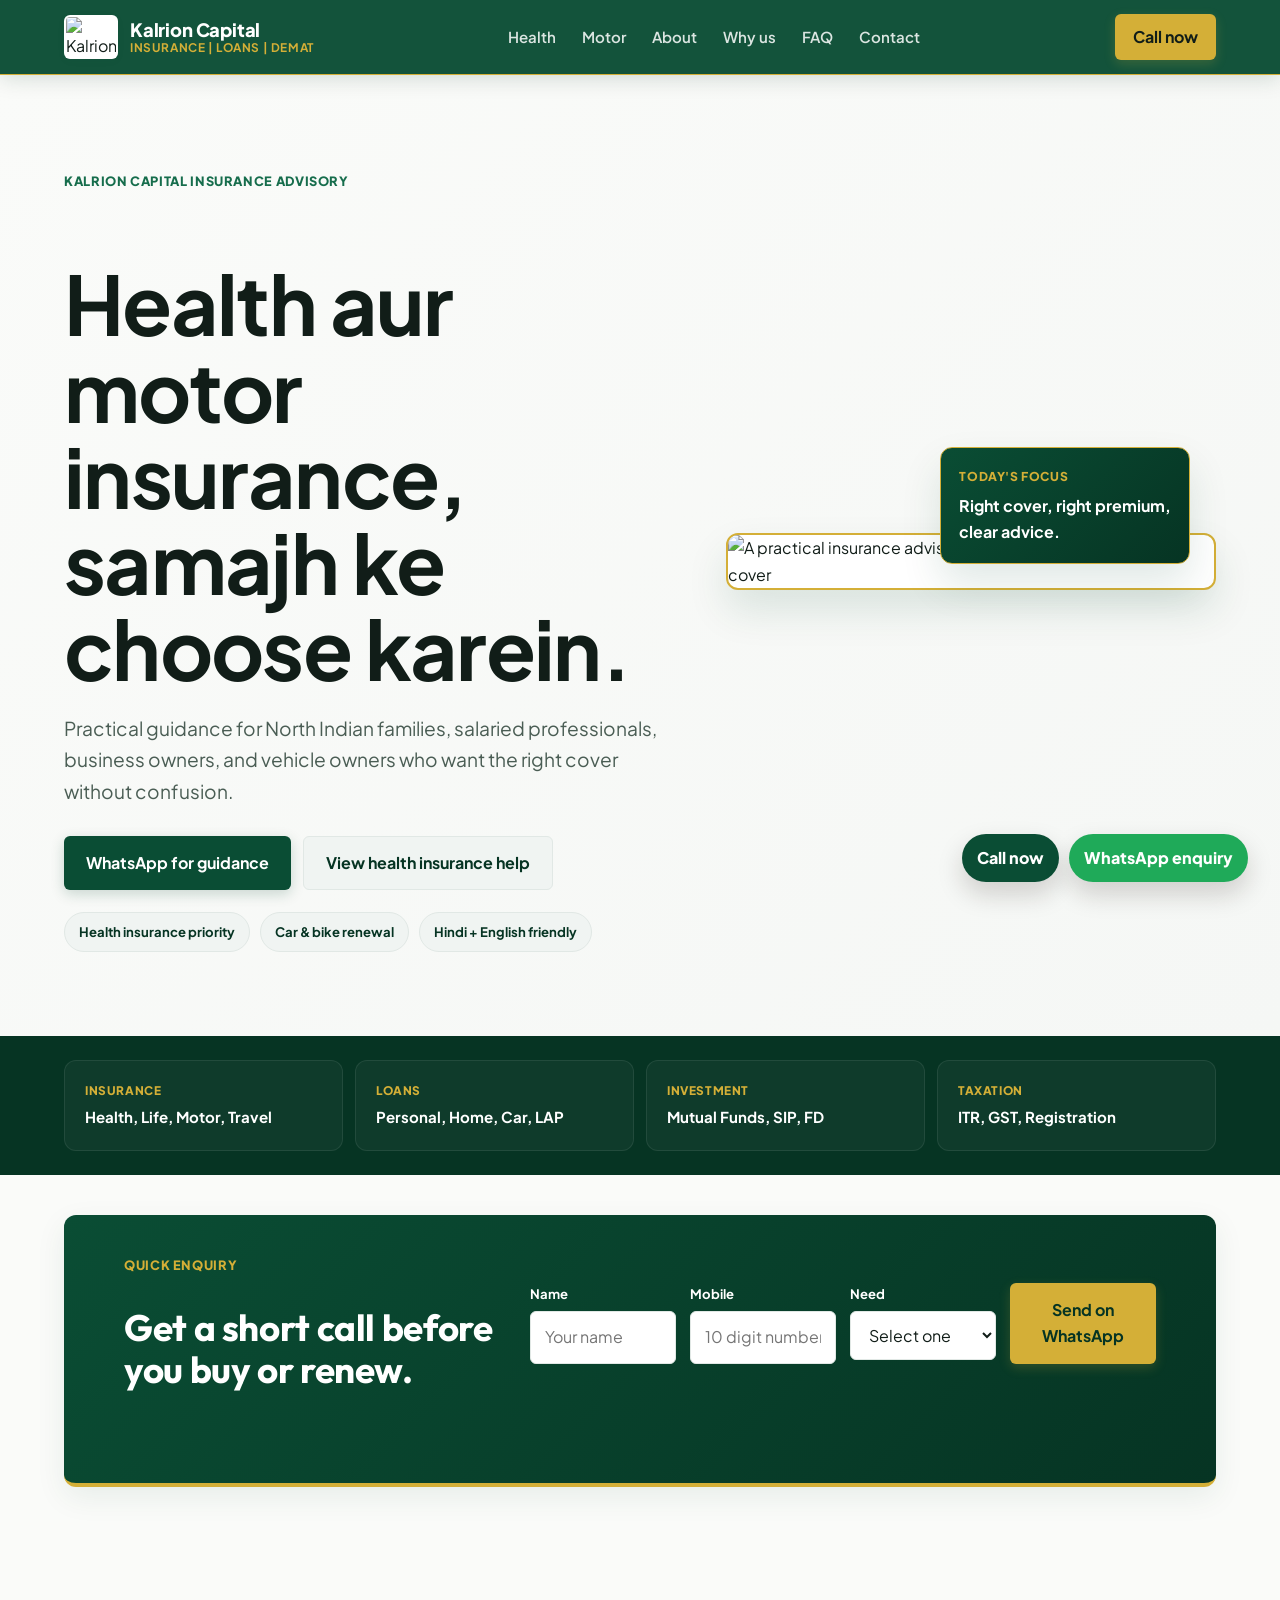
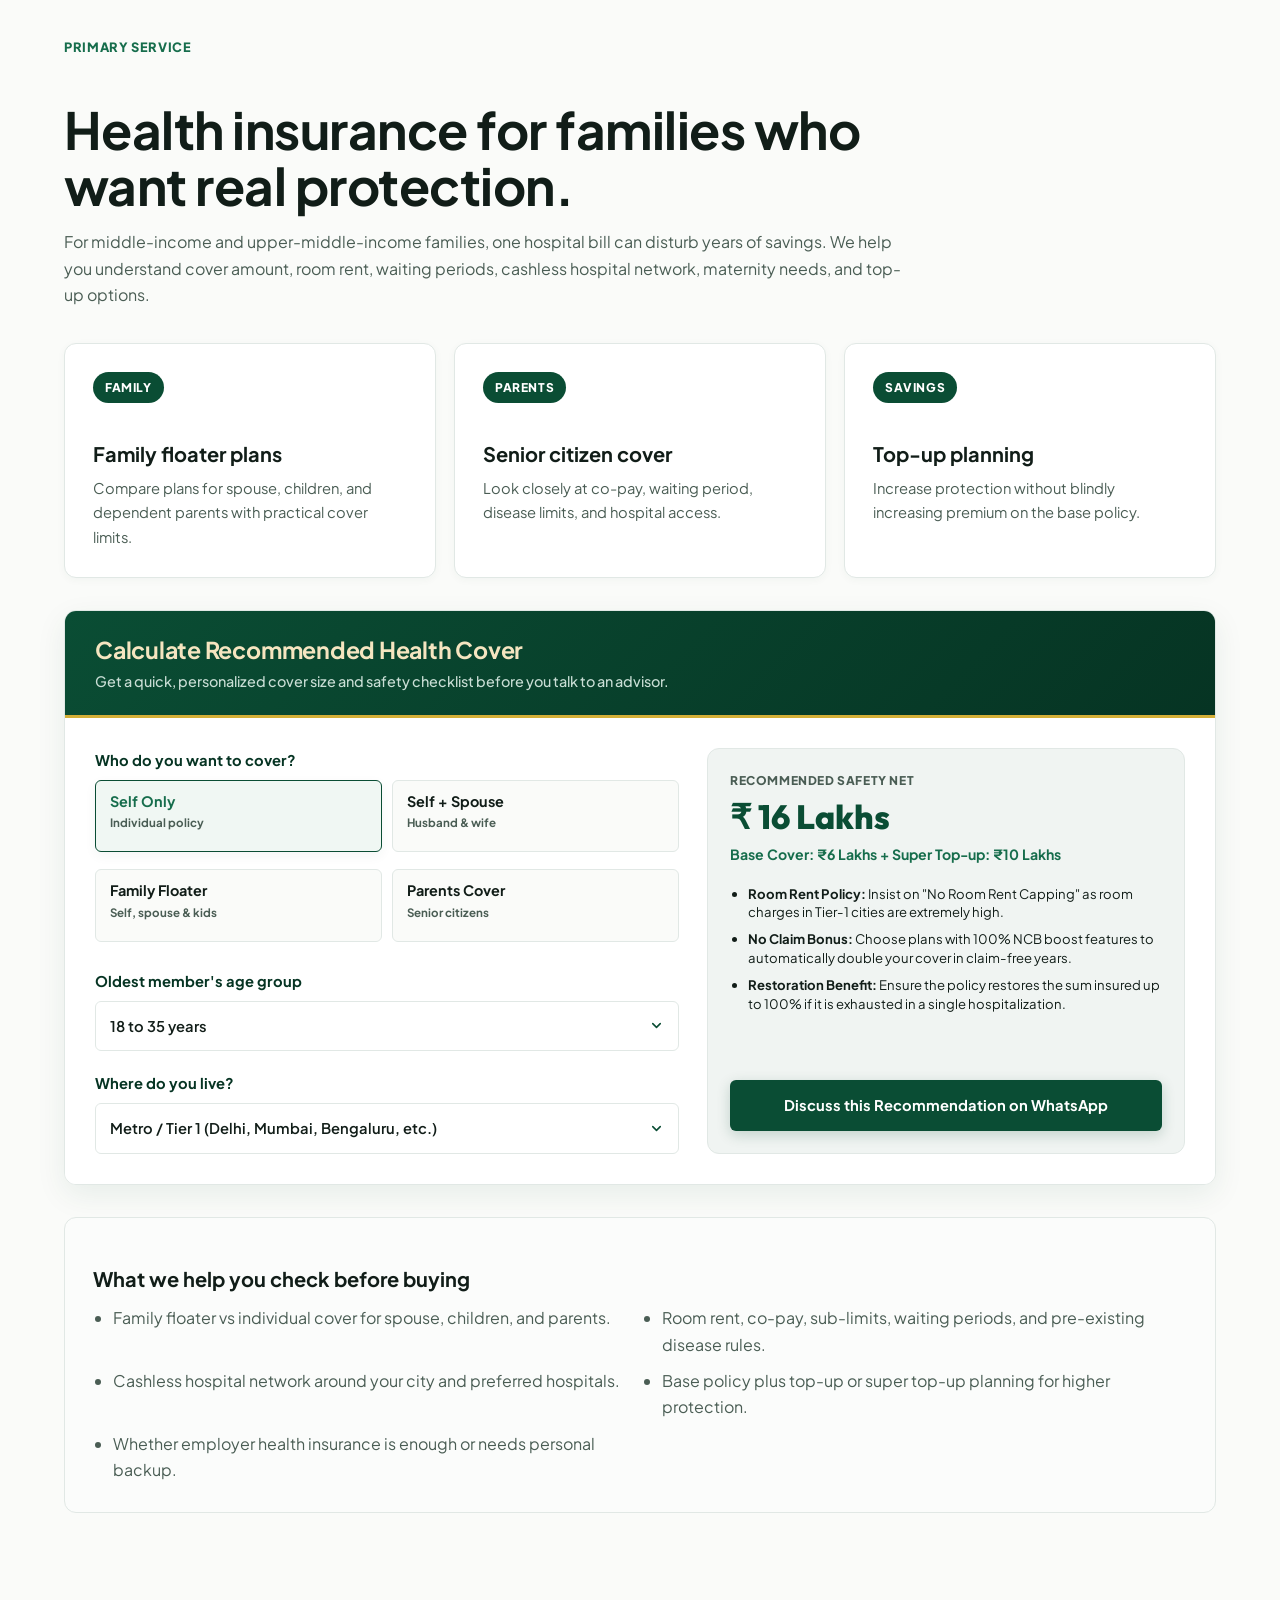
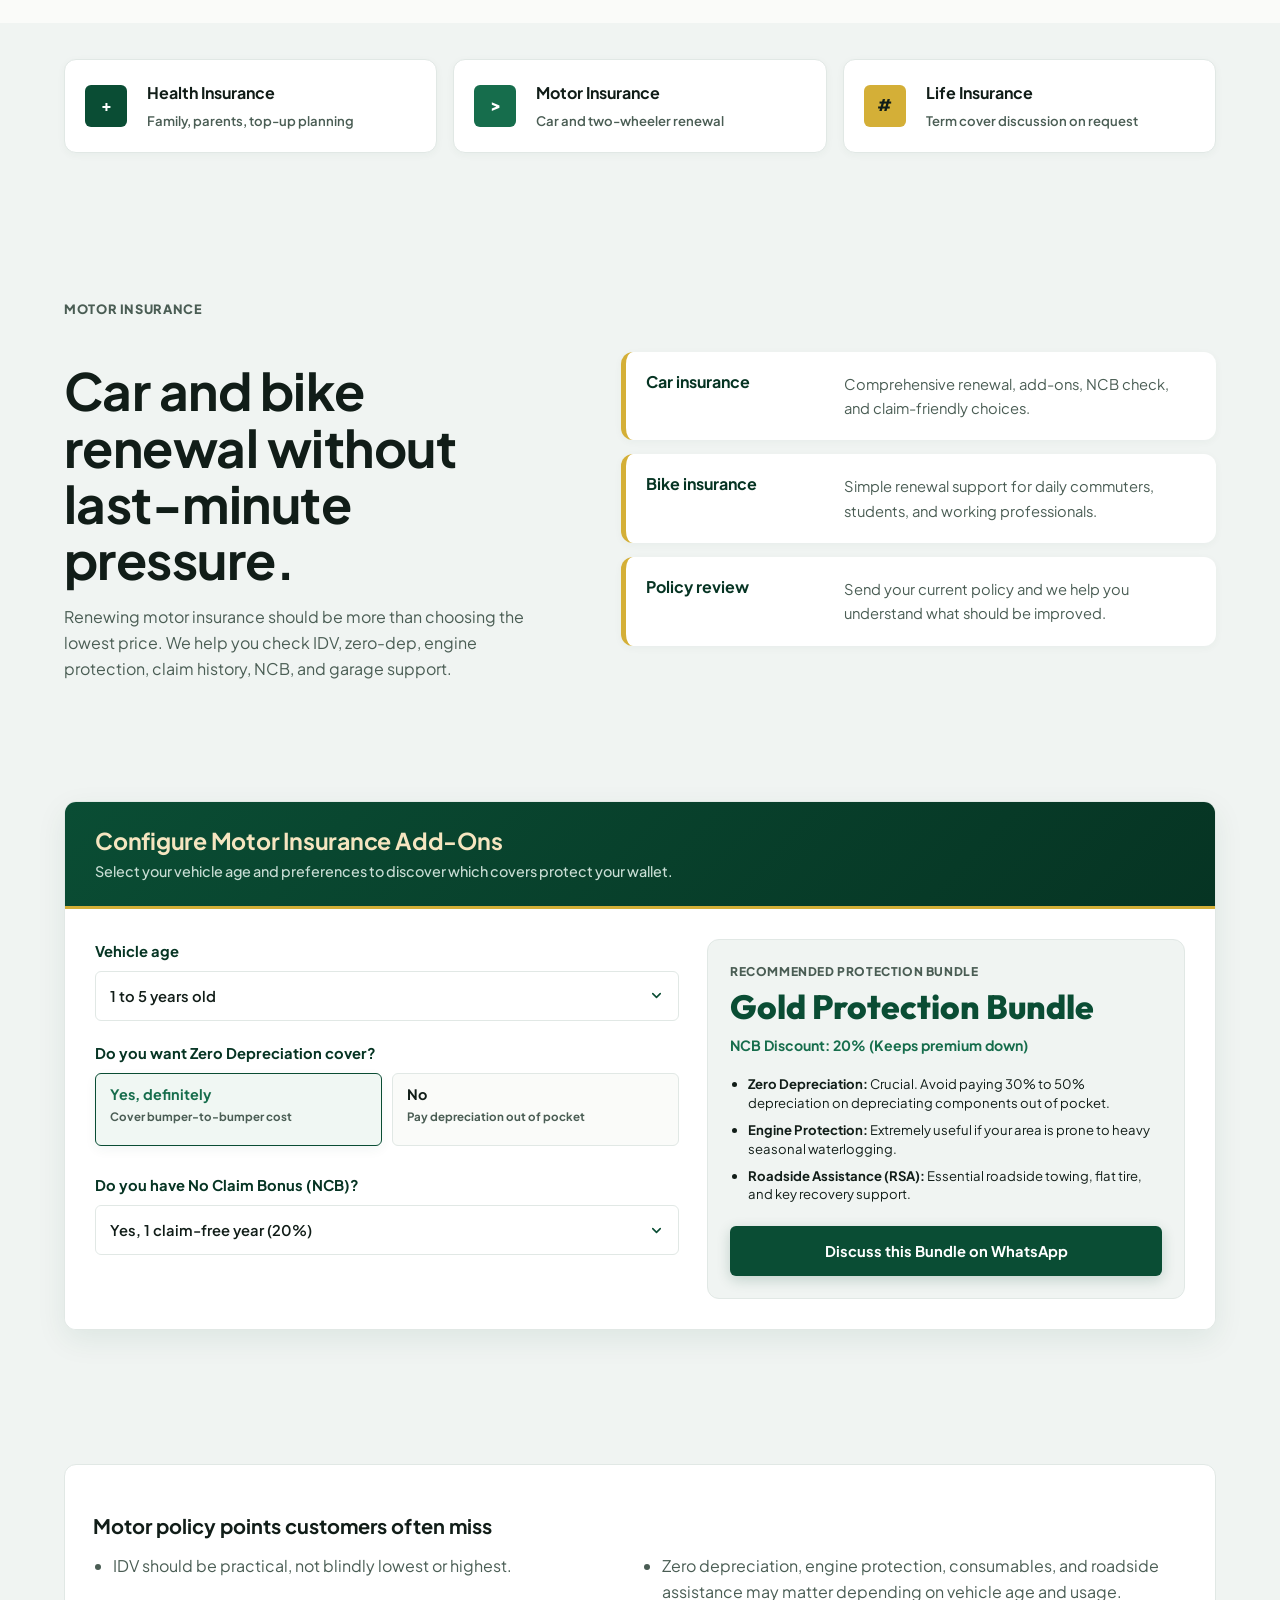
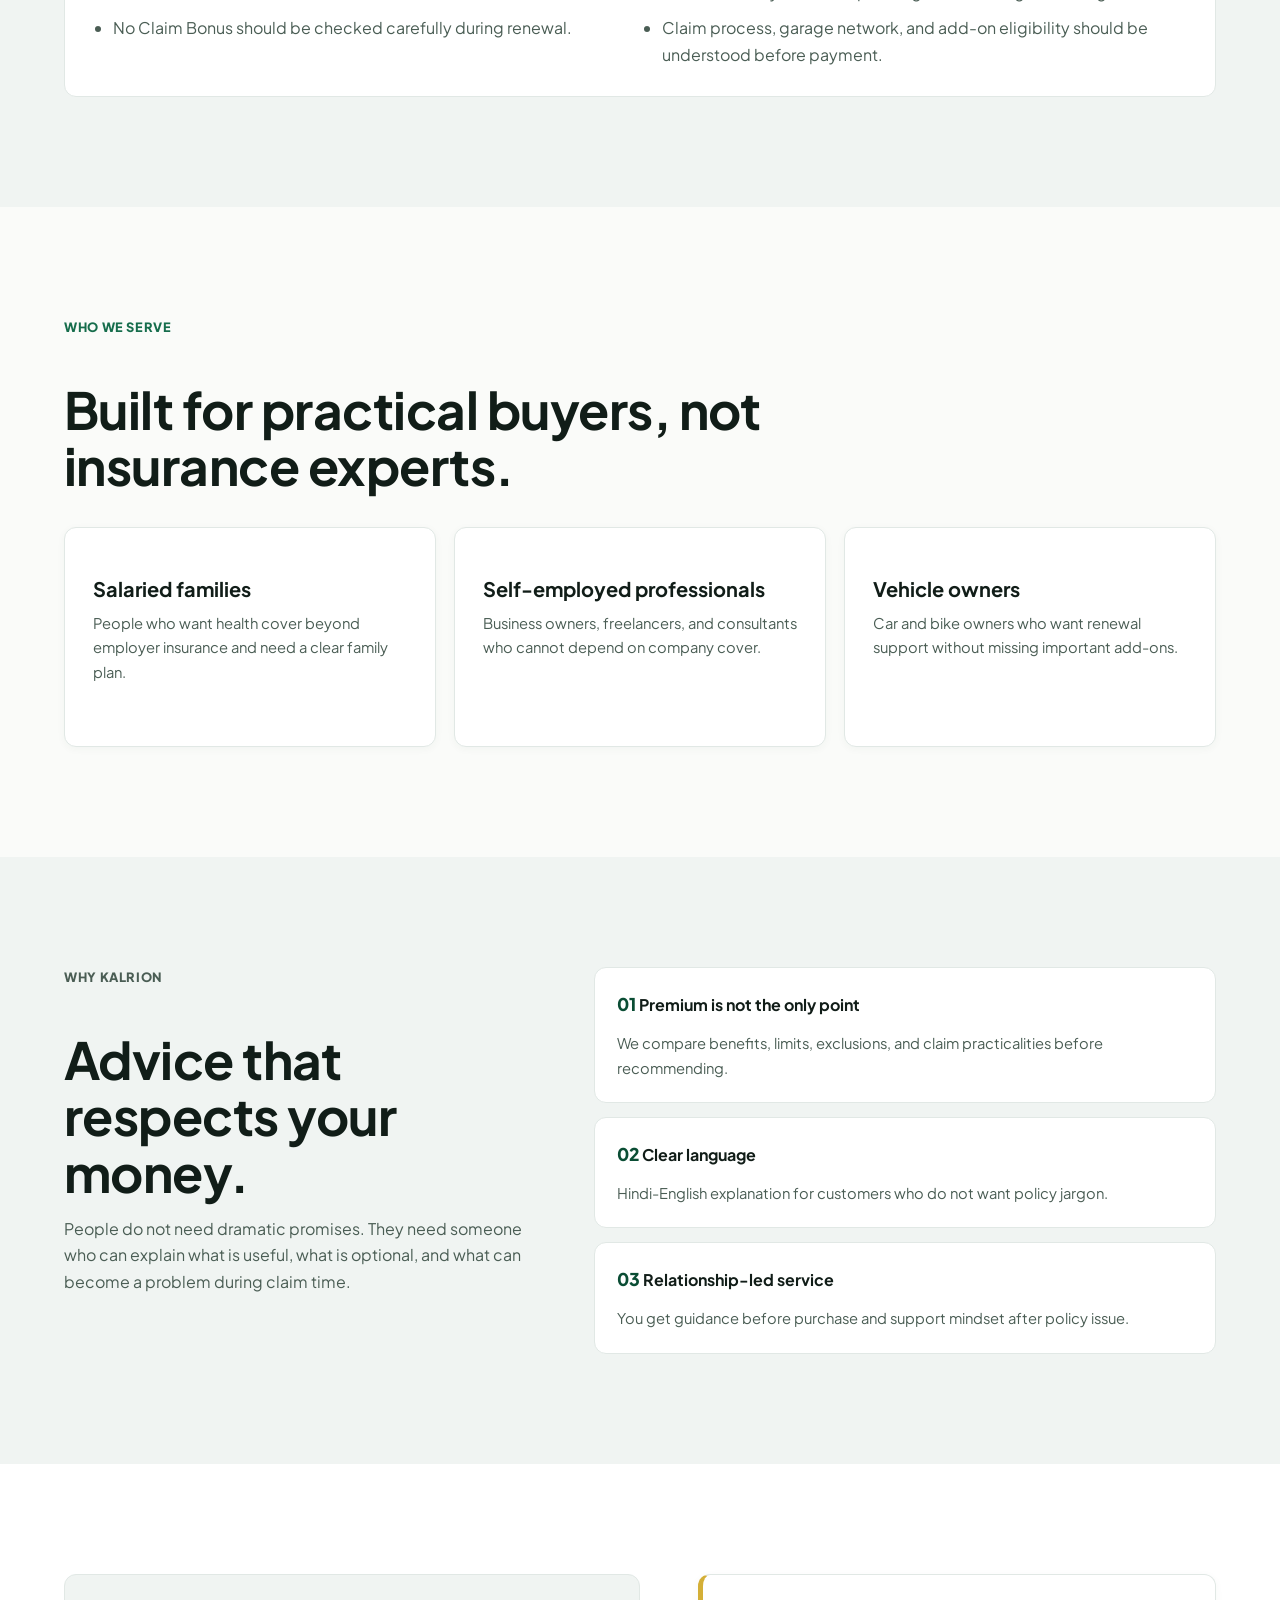
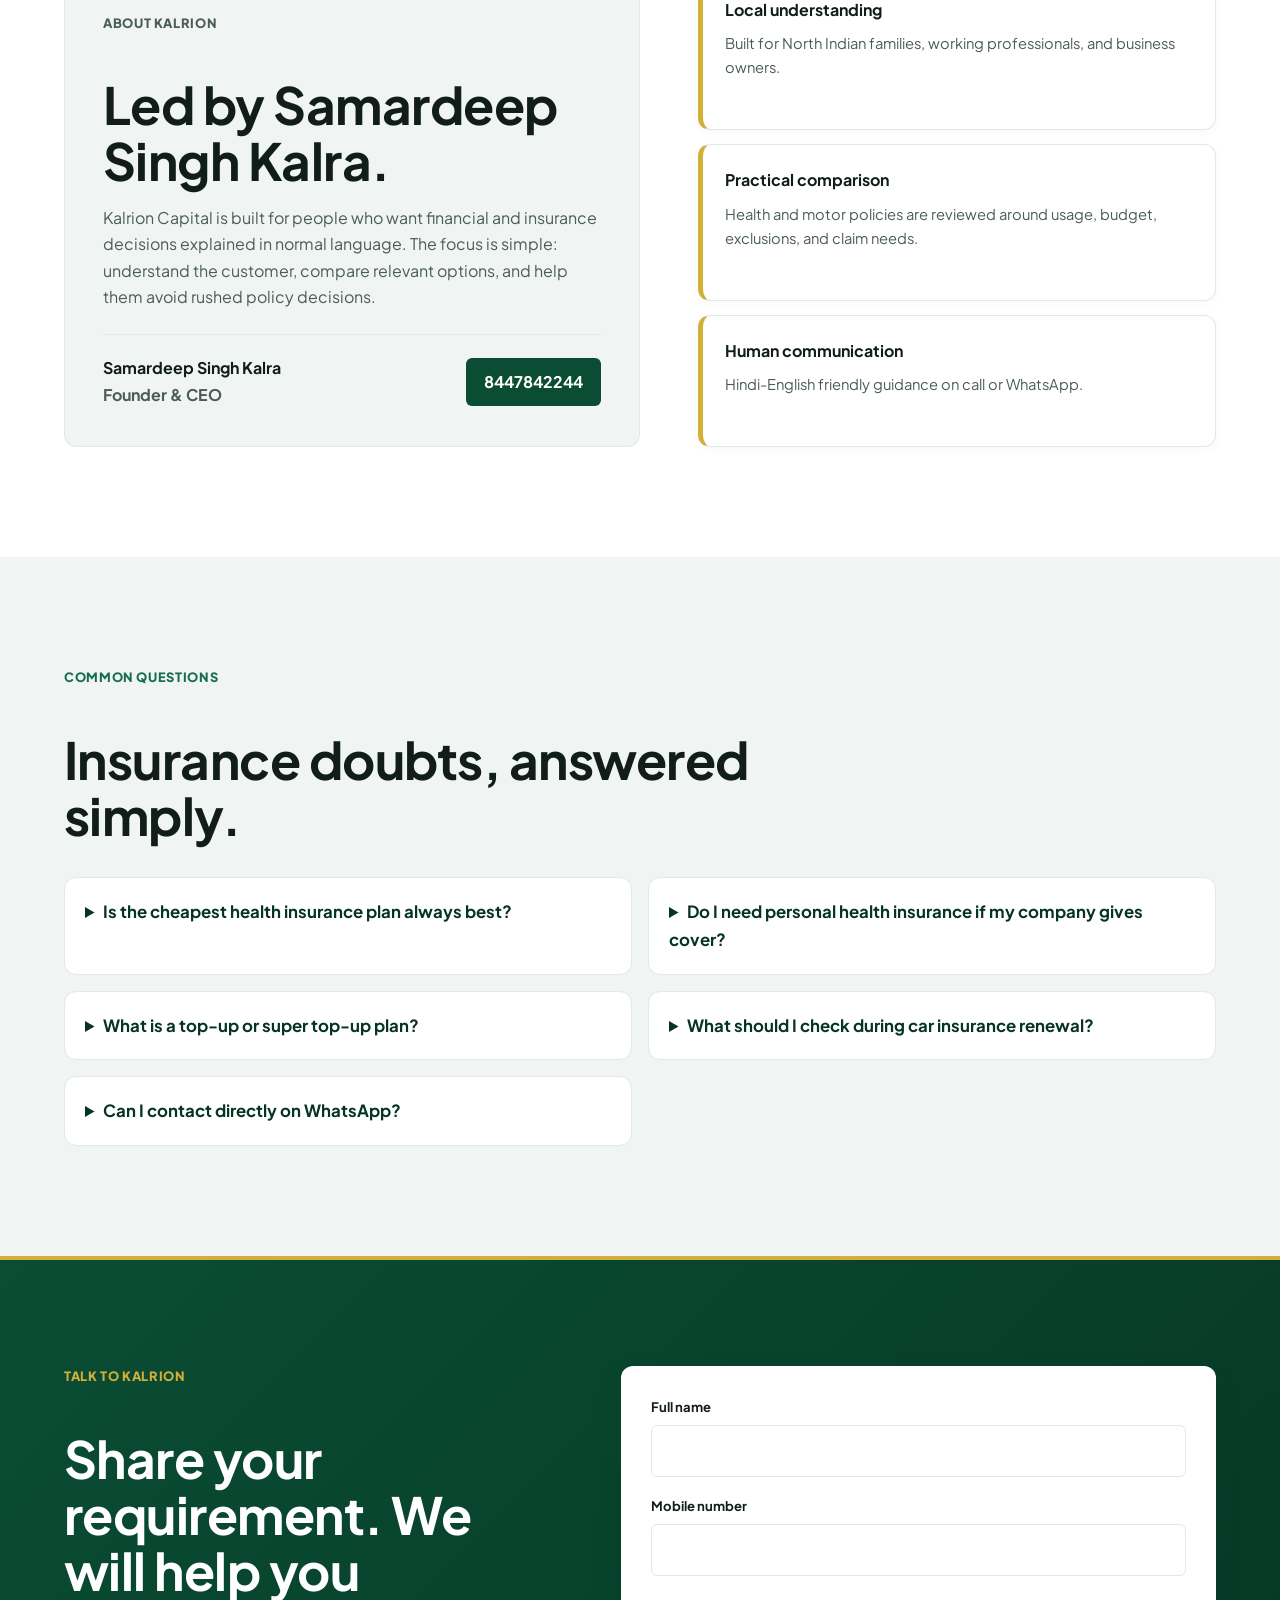
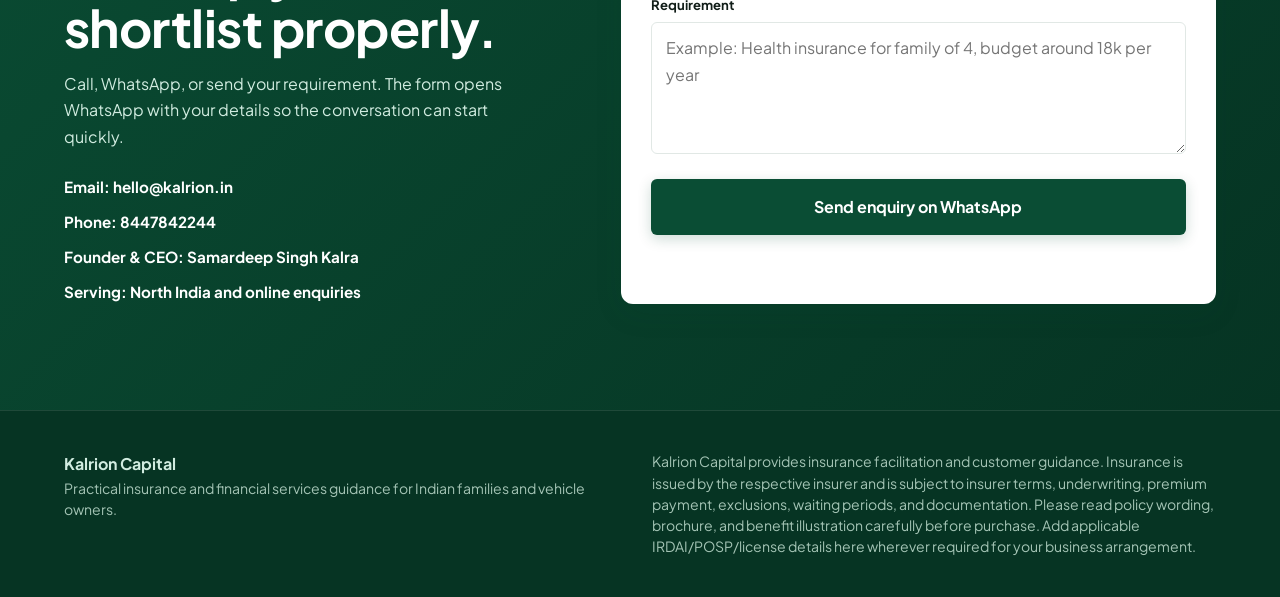
==== commit f7d4127b: "Add files via upload" ====
--- a/index.html
+++ b/index.html
@@ -135,6 +135,87 @@
             <p>Increase protection without blindly increasing premium on the base policy.</p>
           </article>
         </div>
+
+        <!-- Interactive Health Advisor -->
+        <div class="interactive-calculator health-calculator">
+          <div class="calc-header">
+            <h3>Calculate Recommended Health Cover</h3>
+            <p>Get a quick, personalized cover size and safety checklist before you talk to an advisor.</p>
+          </div>
+          <div class="calc-body">
+            <div class="calc-inputs">
+              <div class="input-group">
+                <span class="input-label">Who do you want to cover?</span>
+                <div class="radio-tiles">
+                  <label class="tile-option">
+                    <input type="radio" name="health-members" value="individual" checked />
+                    <span class="tile-content">
+                      <strong class="tile-title">Self Only</strong>
+                      <span class="tile-desc">Individual policy</span>
+                    </span>
+                  </label>
+                  <label class="tile-option">
+                    <input type="radio" name="health-members" value="couple" />
+                    <span class="tile-content">
+                      <strong class="tile-title">Self + Spouse</strong>
+                      <span class="tile-desc">Husband & wife</span>
+                    </span>
+                  </label>
+                  <label class="tile-option">
+                    <input type="radio" name="health-members" value="family" />
+                    <span class="tile-content">
+                      <strong class="tile-title">Family Floater</strong>
+                      <span class="tile-desc">Self, spouse & kids</span>
+                    </span>
+                  </label>
+                  <label class="tile-option">
+                    <input type="radio" name="health-members" value="parents" />
+                    <span class="tile-content">
+                      <strong class="tile-title">Parents Cover</strong>
+                      <span class="tile-desc">Senior citizens</span>
+                    </span>
+                  </label>
+                </div>
+              </div>
+
+              <div class="input-group">
+                <span class="input-label">Oldest member's age group</span>
+                <select id="health-age" class="calc-select">
+                  <option value="young">18 to 35 years</option>
+                  <option value="adult">36 to 50 years</option>
+                  <option value="middle">51 to 60 years</option>
+                  <option value="senior">Above 60 years</option>
+                </select>
+              </div>
+
+              <div class="input-group">
+                <span class="input-label">Where do you live?</span>
+                <select id="health-city" class="calc-select">
+                  <option value="tier1">Metro / Tier 1 (Delhi, Mumbai, Bengaluru, etc.)</option>
+                  <option value="tier2">Tier 2 / Non-Metro City</option>
+                </select>
+              </div>
+            </div>
+
+            <div class="calc-results">
+              <div class="result-card">
+                <span class="result-title">Recommended Safety Net</span>
+                <div class="result-value" id="health-recommended-cover">₹ 10 Lakhs</div>
+                <div class="result-breakdown" id="health-cover-breakdown">
+                  Base Policy: ₹5 Lakhs + Super Top-up: ₹5 Lakhs
+                </div>
+                <ul class="result-tips" id="health-tips">
+                  <li>Choose policies with "No Room Rent Capping" for metropolitan hospitals.</li>
+                  <li>Check waiting periods for pre-existing conditions like diabetes/BP.</li>
+                </ul>
+                <button class="button primary calc-cta" id="health-calc-whatsapp">
+                  Discuss this Recommendation on WhatsApp
+                </button>
+              </div>
+            </div>
+          </div>
+        </div>
+
         <div class="detail-panel">
           <h3>What we help you check before buying</h3>
           <ul>
@@ -188,6 +269,76 @@
             <span>Send your current policy and we help you understand what should be improved.</span>
           </div>
         </div>
+
+        <!-- Interactive Motor Planner -->
+        <div class="interactive-calculator motor-calculator" style="grid-column: 1 / -1;">
+          <div class="calc-header">
+            <h3>Configure Motor Insurance Add-Ons</h3>
+            <p>Select your vehicle age and preferences to discover which covers protect your wallet.</p>
+          </div>
+          <div class="calc-body">
+            <div class="calc-inputs">
+              <div class="input-group">
+                <span class="input-label">Vehicle age</span>
+                <select id="motor-age" class="calc-select">
+                  <option value="new">Brand New (Under 1 year)</option>
+                  <option value="mid" selected>1 to 5 years old</option>
+                  <option value="old">Above 5 years old</option>
+                </select>
+              </div>
+
+              <div class="input-group">
+                <span class="input-label">Do you want Zero Depreciation cover?</span>
+                <div class="radio-tiles">
+                  <label class="tile-option">
+                    <input type="radio" name="motor-zerodep" value="yes" checked />
+                    <span class="tile-content">
+                      <strong class="tile-title">Yes, definitely</strong>
+                      <span class="tile-desc">Cover bumper-to-bumper cost</span>
+                    </span>
+                  </label>
+                  <label class="tile-option">
+                    <input type="radio" name="motor-zerodep" value="no" />
+                    <span class="tile-content">
+                      <strong class="tile-title">No</strong>
+                      <span class="tile-desc">Pay depreciation out of pocket</span>
+                    </span>
+                  </label>
+                </div>
+              </div>
+
+              <div class="input-group">
+                <span class="input-label">Do you have No Claim Bonus (NCB)?</span>
+                <select id="motor-ncb" class="calc-select">
+                  <option value="0">No, I made a claim last year (0%)</option>
+                  <option value="20" selected>Yes, 1 claim-free year (20%)</option>
+                  <option value="25">Yes, 2 claim-free years (25%)</option>
+                  <option value="35">Yes, 3 claim-free years (35%)</option>
+                  <option value="45">Yes, 4 claim-free years (45%)</option>
+                  <option value="50">Yes, 5+ claim-free years (50%)</option>
+                </select>
+              </div>
+            </div>
+
+            <div class="calc-results">
+              <div class="result-card">
+                <span class="result-title">Recommended Protection Bundle</span>
+                <div class="result-value" id="motor-recommended-title">Standard Bundle</div>
+                <div class="result-breakdown" id="motor-ncb-savings">
+                  Expected NCB Discount: 20%
+                </div>
+                <ul class="result-tips" id="motor-addons-list">
+                  <li><strong>Zero Depreciation:</strong> Absolutely recommended for vehicles under 5 years.</li>
+                  <li><strong>Engine Protection:</strong> Protects against water ingression during floods.</li>
+                </ul>
+                <button class="button primary calc-cta" id="motor-calc-whatsapp">
+                  Discuss this Bundle on WhatsApp
+                </button>
+              </div>
+            </div>
+          </div>
+        </div>
+
         <div class="detail-panel motor-detail">
           <h3>Motor policy points customers often miss</h3>
           <ul>
--- a/styles.css
+++ b/styles.css
@@ -1,17 +1,33 @@
+@import url('https://fonts.googleapis.com/css2?family=Outfit:wght@300;400;500;600;700;800&family=Plus+Jakarta+Sans:wght@300;400;500;600;700;800&display=swap');
+
 :root {
-  --ink: #20150f;
-  --muted: #675a4a;
-  --line: #e1d3bd;
-  --paper: #fffbf3;
-  --cream: #fff4dc;
-  --panel: #ffffff;
-  --green: #146b4f;
-  --green-dark: #0b4334;
-  --saffron: #d6a23a;
-  --gold: #e7c46b;
-  --maroon: #8a1e45;
-  --blue: #1f5f8b;
-  --shadow: 0 18px 38px rgba(37, 23, 15, 0.13);
+  /* Brand Colors */
+  --primary: #0A4D34;      /* Deep Forest Green */
+  --primary-light: #166D4C;/* Hover green */
+  --primary-dark: #063423; /* Darkest forest shade */
+  --accent: #D4AF37;       /* Champagne Gold */
+  --accent-light: #F5E5C0; /* Soft warm gold tint */
+  --accent-dark: #AA820A;  /* Rich amber gold */
+  
+  /* Neutral Color System */
+  --ink: #111D18;          /* Rich near-black with green undertone */
+  --muted: #4A5D54;        /* Muted slate-green for body text */
+  --line: #E1E8E5;         /* Soft clean border line */
+  --paper: #FAFBF9;        /* Off-white background */
+  --cream: #F0F4F2;        /* Soft gray-green tint */
+  --panel: #FFFFFF;        /* Pure white for cards */
+  --success: #1faa59;      /* WhatsApp success green */
+  --error: #D9383A;        /* Error red */
+
+  /* UI Styling Tokens */
+  --shadow: 0 16px 36px rgba(10, 77, 52, 0.08);
+  --shadow-sm: 0 2px 8px rgba(10, 77, 52, 0.04);
+  --shadow-md: 0 10px 30px rgba(10, 77, 52, 0.08);
+  --shadow-lg: 0 20px 40px rgba(10, 77, 52, 0.12);
+  --transition: all 0.3s cubic-bezier(0.25, 0.8, 0.25, 1);
+  --radius-sm: 6px;
+  --radius-md: 12px;
+  --radius-lg: 24px;
 }
 
 * {
@@ -26,8 +42,8 @@
   margin: 0;
   color: var(--ink);
   background: var(--paper);
-  font-family: Arial, Helvetica, sans-serif;
-  line-height: 1.6;
+  font-family: 'Plus Jakarta Sans', Arial, sans-serif;
+  line-height: 1.65;
 }
 
 a {
@@ -48,90 +64,123 @@
   align-items: center;
   justify-content: space-between;
   gap: 22px;
-  padding: 12px clamp(18px, 5vw, 72px);
-  background: rgba(32, 21, 15, 0.96);
-  border-bottom: 1px solid rgba(227, 214, 199, 0.9);
-  backdrop-filter: blur(14px);
+  padding: 14px clamp(18px, 5vw, 72px);
+  background: rgba(10, 77, 52, 0.96);
+  border-bottom: 1.5px solid var(--accent);
+  backdrop-filter: blur(16px);
+  box-shadow: 0 4px 20px rgba(6, 52, 35, 0.15);
 }
 
 .brand {
   display: inline-flex;
   align-items: center;
-  gap: 11px;
+  gap: 12px;
 }
 
 .brand-logo {
-  width: 58px;
-  height: 42px;
+  width: 54px;
+  height: 44px;
   object-fit: contain;
-  background: #050505;
-  border-radius: 4px;
+  background: #ffffff;
+  border-radius: var(--radius-sm);
+  padding: 2px;
+  box-shadow: var(--shadow-sm);
 }
 
 .brand strong,
 .brand small {
   display: block;
-  line-height: 1.15;
+  line-height: 1.2;
 }
 
 .brand strong {
-  color: #f8e2a1;
-  font-size: 1.05rem;
+  color: #ffffff;
+  font-size: 1.15rem;
+  font-weight: 800;
+  letter-spacing: -0.01em;
 }
 
 .brand small {
-  color: #d6c28b;
-  font-size: 0.76rem;
-  font-weight: 700;
+  color: var(--accent);
+  font-size: 0.74rem;
+  font-weight: 700;
+  letter-spacing: 0.05em;
+  text-transform: uppercase;
 }
 
 .nav-links {
   display: flex;
   align-items: center;
-  gap: 24px;
-  color: #e8dcc7;
+  gap: 26px;
+  color: rgba(255, 255, 255, 0.85);
   font-size: 0.94rem;
-  font-weight: 700;
-}
-
-.nav-links a:hover,
-.nav-links a:focus-visible {
-  color: var(--maroon);
+  font-weight: 600;
+}
+
+.nav-links a {
+  position: relative;
+  padding: 6px 0;
+  transition: var(--transition);
+}
+
+.nav-links a::after {
+  content: '';
+  position: absolute;
+  bottom: 0;
+  left: 0;
+  width: 0;
+  height: 2px;
+  background-color: var(--accent);
+  transition: var(--transition);
+}
+
+.nav-links a:hover {
+  color: #ffffff;
+}
+
+.nav-links a:hover::after {
+  width: 100%;
 }
 
 .header-cta {
-  padding: 10px 16px;
-  color: white;
-  background: var(--maroon);
-  border-radius: 6px;
-  font-weight: 800;
+  padding: 10px 18px;
+  color: var(--ink);
+  background: var(--accent);
+  border-radius: var(--radius-sm);
+  font-weight: 700;
+  transition: var(--transition);
+  box-shadow: 0 4px 12px rgba(212, 175, 55, 0.2);
+}
+
+.header-cta:hover {
+  background: #e5bd3b;
+  transform: translateY(-1px);
+  box-shadow: 0 6px 16px rgba(212, 175, 55, 0.3);
 }
 
 .hero {
   display: grid;
-  grid-template-columns: minmax(0, 1fr) minmax(320px, 0.9fr);
+  grid-template-columns: minmax(0, 1.1fr) minmax(320px, 0.9fr);
   align-items: center;
   gap: clamp(30px, 5vw, 70px);
-  min-height: calc(100vh - 71px);
-  padding: clamp(38px, 7vw, 86px) clamp(18px, 5vw, 72px) clamp(34px, 6vw, 74px);
+  min-height: calc(100vh - 76px);
+  padding: clamp(48px, 8vw, 96px) clamp(18px, 5vw, 72px) clamp(40px, 7vw, 84px);
   background:
-    linear-gradient(90deg, rgba(255, 251, 243, 0.97), rgba(255, 244, 220, 0.88)),
-    radial-gradient(circle at 88% 18%, rgba(214, 162, 58, 0.3), transparent 34%);
+    linear-gradient(135deg, #FAFBF9 0%, #F5F7F5 100%),
+    radial-gradient(circle at 90% 10%, rgba(212, 175, 55, 0.15) 0%, transparent 40%),
+    radial-gradient(circle at 10% 90%, rgba(10, 77, 52, 0.05) 0%, transparent 40%);
 }
 
 .eyebrow,
 .section-kicker {
   margin: 0 0 12px;
-  color: var(--maroon);
-  font-size: 0.78rem;
+  color: var(--primary-light);
+  font-size: 0.8rem;
   font-weight: 800;
-  letter-spacing: 0;
+  letter-spacing: 0.05em;
   text-transform: uppercase;
 }
 
-h1,
-h2,
-h3,
 p {
   margin-top: 0;
 }
@@ -140,21 +189,21 @@
   max-width: 760px;
   margin-bottom: 22px;
   font-size: clamp(2.45rem, 6.4vw, 5.4rem);
-  line-height: 0.98;
-  letter-spacing: 0;
+  line-height: 1.05;
+  letter-spacing: -0.02em;
 }
 
 h2 {
   margin-bottom: 16px;
   font-size: clamp(1.95rem, 4vw, 3.35rem);
-  line-height: 1.06;
-  letter-spacing: 0;
+  line-height: 1.1;
+  letter-spacing: -0.01em;
 }
 
 h3 {
   margin-bottom: 9px;
-  font-size: 1.12rem;
-  line-height: 1.24;
+  font-size: 1.25rem;
+  line-height: 1.28;
 }
 
 .hero-text {
@@ -175,32 +224,49 @@
   align-items: center;
   justify-content: center;
   min-height: 48px;
-  padding: 13px 18px;
+  padding: 13px 22px;
   border: 0;
-  border-radius: 6px;
+  border-radius: var(--radius-sm);
   cursor: pointer;
   font: inherit;
-  font-weight: 800;
+  font-weight: 700;
+  transition: var(--transition);
 }
 
 .button.primary {
   color: white;
-  background: var(--maroon);
+  background: var(--primary);
+  box-shadow: 0 4px 14px rgba(10, 77, 52, 0.2);
 }
 
 .button.primary:hover,
 .button.primary:focus-visible {
-  background: #6f2119;
+  background: var(--primary-light);
+  transform: translateY(-1px);
+  box-shadow: 0 6px 20px rgba(10, 77, 52, 0.3);
 }
 
 .button.secondary {
-  color: var(--green-dark);
-  background: #e7f1ea;
+  color: var(--primary-dark);
+  background: var(--cream);
+  border: 1px solid var(--line);
+}
+
+.button.secondary:hover {
+  background: var(--line);
+  transform: translateY(-1px);
 }
 
 .button.light {
-  color: var(--ink);
-  background: #fff6e5;
+  color: var(--primary-dark);
+  background: var(--accent);
+  box-shadow: 0 4px 12px rgba(212, 175, 55, 0.2);
+}
+
+.button.light:hover {
+  background: var(--accent-dark);
+  color: white;
+  transform: translateY(-1px);
 }
 
 .trust-strip {
@@ -210,13 +276,13 @@
 }
 
 .trust-strip span {
-  padding: 8px 12px;
-  color: var(--green-dark);
-  background: #eef7ef;
-  border: 1px solid #cbdcca;
+  padding: 8px 14px;
+  color: var(--primary-dark);
+  background: var(--cream);
+  border: 1px solid var(--line);
   border-radius: 999px;
-  font-size: 0.88rem;
-  font-weight: 800;
+  font-size: 0.82rem;
+  font-weight: 700;
 }
 
 .hero-panel {
@@ -226,10 +292,10 @@
 
 .hero-panel img {
   width: 100%;
-  background: #050505;
-  border: 1px solid #d7b75d;
-  border-radius: 8px;
-  box-shadow: var(--shadow);
+  background: #ffffff;
+  border: 2px solid var(--accent);
+  border-radius: var(--radius-md);
+  box-shadow: var(--shadow-lg);
 }
 
 .advisor-note {
@@ -237,11 +303,12 @@
   right: clamp(12px, 2vw, 28px);
   bottom: clamp(12px, 2vw, 28px);
   max-width: 250px;
-  padding: 16px;
+  padding: 18px;
   color: white;
-  background: var(--green-dark);
-  border-radius: 8px;
-  box-shadow: 0 12px 24px rgba(37, 23, 15, 0.16);
+  background: linear-gradient(135deg, var(--primary), var(--primary-dark));
+  border-radius: var(--radius-md);
+  box-shadow: var(--shadow-lg);
+  border: 1.5px solid var(--accent);
 }
 
 .advisor-note span,
@@ -251,10 +318,11 @@
 
 .advisor-note span {
   margin-bottom: 6px;
-  color: #ffcf85;
-  font-size: 0.78rem;
+  color: var(--accent);
+  font-size: 0.76rem;
   font-weight: 800;
   text-transform: uppercase;
+  letter-spacing: 0.05em;
 }
 
 .quote-band,
@@ -270,16 +338,24 @@
 .legacy-strip {
   display: grid;
   grid-template-columns: repeat(4, minmax(0, 1fr));
-  gap: 1px;
-  padding-top: 0;
-  padding-bottom: 0;
-  color: #f8e2a1;
-  background: #3a281b;
+  gap: 12px;
+  padding-top: 24px;
+  padding-bottom: 24px;
+  background: var(--primary-dark);
 }
 
 .legacy-strip div {
-  padding: 22px 20px;
-  background: #20150f;
+  padding: 20px;
+  background: rgba(255, 255, 255, 0.04);
+  border: 1px solid rgba(255, 255, 255, 0.08);
+  border-radius: var(--radius-md);
+  transition: var(--transition);
+}
+
+.legacy-strip div:hover {
+  background: rgba(255, 255, 255, 0.08);
+  border-color: var(--accent);
+  transform: translateY(-2px);
 }
 
 .legacy-strip span,
@@ -289,34 +365,44 @@
 
 .legacy-strip span {
   margin-bottom: 5px;
-  color: var(--gold);
+  color: var(--accent);
+  font-size: 0.74rem;
   font-weight: 800;
+  text-transform: uppercase;
+  letter-spacing: 0.05em;
 }
 
 .legacy-strip strong {
-  color: #fff5d8;
-  font-size: 0.96rem;
+  color: #ffffff;
+  font-size: 0.94rem;
+  font-weight: 700;
 }
 
 .quote-band {
   display: grid;
   grid-template-columns: 0.75fr 1.25fr;
-  gap: 26px;
-  align-items: start;
-  padding-top: 30px;
-  padding-bottom: 34px;
+  gap: 30px;
+  align-items: center;
+  padding: 40px clamp(18px, 5vw, 60px);
+  margin: 40px clamp(18px, 5vw, 72px);
   color: white;
-  background: var(--green-dark);
+  background: linear-gradient(135deg, var(--primary), var(--primary-dark));
+  border-radius: var(--radius-md);
+  border-bottom: 4px solid var(--accent);
+  box-shadow: var(--shadow-md);
 }
 
 .quote-band .section-kicker,
 .contact-section .section-kicker {
-  color: #ffcf85;
+  color: var(--accent);
 }
 
 .quote-band h2 {
   margin-bottom: 0;
   font-size: clamp(1.5rem, 3vw, 2.3rem);
+  font-family: 'Outfit', sans-serif;
+  letter-spacing: -0.01em;
+  line-height: 1.15;
 }
 
 .quote-form,
@@ -334,7 +420,7 @@
   margin-bottom: 7px;
   color: inherit;
   font-size: 0.82rem;
-  font-weight: 800;
+  font-weight: 700;
 }
 
 input,
@@ -342,12 +428,21 @@
 textarea {
   width: 100%;
   min-height: 48px;
-  padding: 12px 13px;
+  padding: 12px 14px;
   color: var(--ink);
   background: white;
-  border: 1px solid var(--line);
-  border-radius: 6px;
+  border: 1.5px solid var(--line);
+  border-radius: var(--radius-sm);
   font: inherit;
+  transition: var(--transition);
+}
+
+input:focus,
+select:focus,
+textarea:focus {
+  border-color: var(--primary);
+  outline: none;
+  box-shadow: 0 0 0 3px rgba(10, 77, 52, 0.1);
 }
 
 textarea {
@@ -380,16 +475,16 @@
 }
 
 .product-section {
-  background: white;
+  background: var(--paper);
 }
 
 .insurance-menu {
   display: grid;
   grid-template-columns: repeat(3, minmax(0, 1fr));
-  gap: 14px;
+  gap: 16px;
   padding-top: 36px;
   padding-bottom: 36px;
-  background: #f8f4ed;
+  background: var(--cream);
 }
 
 .insurance-menu a {
@@ -398,23 +493,26 @@
   gap: 4px 14px;
   align-items: center;
   min-height: 92px;
-  padding: 18px;
-  background: white;
-  border: 1px solid var(--line);
-  border-radius: 8px;
-  box-shadow: 0 12px 28px rgba(37, 23, 15, 0.08);
+  padding: 20px;
+  background: var(--panel);
+  border: 1.5px solid var(--line);
+  border-radius: var(--radius-md);
+  box-shadow: var(--shadow-sm);
+  transition: var(--transition);
 }
 
 .insurance-menu a:hover,
 .insurance-menu a:focus-visible {
-  border-color: var(--gold);
+  border-color: var(--accent);
   transform: translateY(-2px);
+  box-shadow: var(--shadow-md);
 }
 
 .insurance-menu small {
   grid-column: 2;
   color: var(--muted);
-  font-weight: 700;
+  font-weight: 600;
+  font-size: 0.82rem;
 }
 
 .menu-icon {
@@ -424,62 +522,74 @@
   height: 42px;
   place-items: center;
   color: white;
-  border-radius: 8px;
+  border-radius: var(--radius-sm);
   font-weight: 900;
 }
 
 .menu-icon.blue {
-  background: var(--blue);
+  background: var(--primary);
 }
 
 .menu-icon.green {
-  background: var(--green);
+  background: var(--primary-light);
 }
 
 .menu-icon.gold {
   color: var(--ink);
-  background: var(--gold);
+  background: var(--accent);
 }
 
 .feature-grid,
 .audience-grid {
   display: grid;
   grid-template-columns: repeat(3, minmax(0, 1fr));
-  gap: 16px;
+  gap: 18px;
 }
 
 .feature-grid article,
 .audience-grid article {
   min-height: 220px;
-  padding: 24px;
-  background: var(--cream);
-  border: 1px solid var(--line);
-  border-radius: 8px;
+  padding: 28px;
+  background: var(--panel);
+  border: 1.5px solid var(--line);
+  border-radius: var(--radius-md);
+  box-shadow: var(--shadow-sm);
+  transition: var(--transition);
+}
+
+.feature-grid article:hover,
+.audience-grid article:hover {
+  transform: translateY(-3px);
+  box-shadow: var(--shadow-md);
+  border-color: var(--primary-light);
 }
 
 .feature-grid p,
 .audience-grid p {
   margin-bottom: 0;
   color: var(--muted);
+  font-size: 0.92rem;
 }
 
 .feature-tag {
   display: inline-flex;
   margin-bottom: 18px;
-  padding: 6px 10px;
-  color: white;
-  background: var(--green);
+  padding: 6px 12px;
+  color: var(--panel);
+  background: var(--primary);
   border-radius: 999px;
-  font-size: 0.78rem;
+  font-size: 0.75rem;
   font-weight: 800;
+  text-transform: uppercase;
+  letter-spacing: 0.05em;
 }
 
 .detail-panel {
-  margin-top: 22px;
-  padding: 24px;
-  background: #fffaf2;
-  border: 1px solid var(--line);
-  border-radius: 8px;
+  margin-top: 32px;
+  padding: 28px;
+  background: #fbfcfb;
+  border: 1.5px solid var(--line);
+  border-radius: var(--radius-md);
 }
 
 .detail-panel h3 {
@@ -500,12 +610,12 @@
   grid-template-columns: minmax(0, 0.9fr) minmax(320px, 1.1fr);
   gap: clamp(28px, 6vw, 70px);
   align-items: center;
-  background: #f7efe4;
+  background: var(--cream);
 }
 
 .motor-detail {
   grid-column: 1 / -1;
-  background: white;
+  background: var(--panel);
 }
 
 .motor-list {
@@ -518,18 +628,26 @@
   grid-template-columns: 180px 1fr;
   gap: 18px;
   padding: 20px;
-  background: white;
-  border-left: 5px solid var(--saffron);
-  border-radius: 8px;
-  box-shadow: 0 10px 24px rgba(37, 23, 15, 0.08);
+  background: var(--panel);
+  border-left: 5px solid var(--accent);
+  border-radius: var(--radius-md);
+  box-shadow: var(--shadow-sm);
+  transition: var(--transition);
+}
+
+.motor-list div:hover {
+  transform: translateY(-2px);
+  box-shadow: var(--shadow-md);
 }
 
 .motor-list strong {
   line-height: 1.24;
+  color: var(--primary-dark);
 }
 
 .motor-list span {
   color: var(--muted);
+  font-size: 0.92rem;
 }
 
 .audience-section {
@@ -537,7 +655,7 @@
 }
 
 .audience-grid article {
-  background: white;
+  background: var(--panel);
 }
 
 .why-section {
@@ -545,7 +663,7 @@
   grid-template-columns: minmax(0, 0.85fr) minmax(340px, 1.15fr);
   gap: clamp(28px, 6vw, 70px);
   align-items: start;
-  background: #eef5ef;
+  background: var(--cream);
 }
 
 .reason-list {
@@ -555,20 +673,29 @@
 
 .reason-list div {
   padding: 22px;
-  background: white;
-  border: 1px solid #d5e5d6;
-  border-radius: 8px;
+  background: var(--panel);
+  border: 1px solid var(--line);
+  border-radius: var(--radius-md);
+  transition: var(--transition);
+}
+
+.reason-list div:hover {
+  transform: translateY(-2px);
+  box-shadow: var(--shadow-md);
+  border-color: var(--primary-light);
 }
 
 .reason-list span {
   display: inline-flex;
-  margin-bottom: 14px;
-  color: var(--maroon);
-  font-weight: 900;
+  margin-bottom: 12px;
+  color: var(--primary);
+  font-weight: 800;
+  font-size: 1.1rem;
 }
 
 .reason-list p {
   margin-bottom: 0;
+  font-size: 0.92rem;
 }
 
 .about-section {
@@ -576,13 +703,13 @@
   grid-template-columns: minmax(0, 1fr) minmax(320px, 0.9fr);
   gap: clamp(24px, 5vw, 58px);
   align-items: stretch;
-  background: white;
+  background: var(--panel);
 }
 
 .about-card,
 .about-points div {
-  border-radius: 8px;
-  border: 1px solid var(--line);
+  border-radius: var(--radius-md);
+  border: 1.5px solid var(--line);
   background: var(--cream);
 }
 
@@ -616,11 +743,17 @@
 }
 
 .founder-row a {
-  padding: 11px 14px;
+  padding: 11px 18px;
   color: white;
-  background: var(--green);
-  border-radius: 6px;
-  font-weight: 800;
+  background: var(--primary);
+  border-radius: var(--radius-sm);
+  font-weight: 700;
+  transition: var(--transition);
+}
+
+.founder-row a:hover {
+  background: var(--primary-light);
+  transform: translateY(-1px);
 }
 
 .about-points {
@@ -630,8 +763,16 @@
 
 .about-points div {
   padding: 22px;
-  background: white;
-  border-left: 5px solid var(--gold);
+  background: var(--panel);
+  border-left: 5px solid var(--accent);
+  border-radius: var(--radius-md);
+  box-shadow: var(--shadow-sm);
+  transition: var(--transition);
+}
+
+.about-points div:hover {
+  transform: translateY(-2px);
+  box-shadow: var(--shadow-md);
 }
 
 .about-points strong,
@@ -642,34 +783,45 @@
 .about-points span {
   margin-top: 8px;
   color: var(--muted);
+  font-size: 0.92rem;
 }
 
 .faq-section {
-  background: #f8f4ed;
+  background: var(--cream);
 }
 
 .faq-grid {
   display: grid;
   grid-template-columns: repeat(2, minmax(0, 1fr));
-  gap: 14px;
+  gap: 16px;
 }
 
 .faq-grid details {
   padding: 20px;
-  background: white;
-  border: 1px solid var(--line);
-  border-radius: 8px;
+  background: var(--panel);
+  border: 1.5px solid var(--line);
+  border-radius: var(--radius-md);
+  transition: var(--transition);
+}
+
+.faq-grid details:hover {
+  border-color: var(--primary-light);
+  box-shadow: var(--shadow-sm);
 }
 
 .faq-grid summary {
   cursor: pointer;
-  color: var(--ink);
-  font-weight: 900;
+  color: var(--primary-dark);
+  font-weight: 700;
+  font-size: 1.05rem;
+  outline: none;
 }
 
 .faq-grid p {
   margin: 12px 0 0;
   color: var(--muted);
+  font-size: 0.92rem;
+  line-height: 1.5;
 }
 
 .contact-section {
@@ -679,48 +831,50 @@
   padding-top: clamp(66px, 9vw, 106px);
   padding-bottom: clamp(66px, 9vw, 106px);
   color: white;
-  background:
-    linear-gradient(rgba(32, 21, 15, 0.9), rgba(32, 21, 15, 0.9)),
-    var(--maroon);
+  background: linear-gradient(135deg, var(--primary), var(--primary-dark));
+  border-top: 4px solid var(--accent);
 }
 
 .contact-copy p {
-  color: #ffe3d8;
+  color: #d1ece0;
 }
 
 .contact-points {
   display: grid;
   gap: 10px;
   margin-top: 24px;
-  font-weight: 800;
+  font-weight: 700;
+  font-size: 0.95rem;
 }
 
 .contact-form {
-  padding: 24px;
+  padding: 30px;
   color: var(--ink);
-  background: white;
-  border-radius: 8px;
-  box-shadow: var(--shadow);
+  background: var(--panel);
+  border-radius: var(--radius-md);
+  box-shadow: var(--shadow-md);
 }
 
 .contact-form .form-note {
-  color: var(--green-dark);
+  color: var(--primary-light);
 }
 
 .site-footer {
   display: grid;
   grid-template-columns: 1fr 1fr;
   gap: 24px;
-  padding-top: 28px;
-  padding-bottom: 28px;
-  color: #f5e8d7;
-  background: #20150f;
+  padding-top: 40px;
+  padding-bottom: 40px;
+  color: #d1ece0;
+  background: var(--primary-dark);
+  border-top: 1px solid rgba(255, 255, 255, 0.1);
 }
 
 .site-footer p {
   margin-bottom: 0;
-  color: #cdbdaa;
-  font-size: 0.9rem;
+  color: #a4c4b5;
+  font-size: 0.88rem;
+  line-height: 1.5;
 }
 
 .sticky-actions {
@@ -745,11 +899,23 @@
 }
 
 .sticky-call {
-  background: var(--maroon);
+  background: var(--primary);
+  box-shadow: 0 4px 14px rgba(10, 77, 52, 0.2);
+}
+
+.sticky-call:hover {
+  background: var(--primary-light);
+  transform: translateY(-2px);
 }
 
 .sticky-whatsapp {
-  background: #1faa59;
+  background: var(--success);
+  box-shadow: 0 4px 14px rgba(31, 170, 89, 0.2);
+}
+
+.sticky-whatsapp:hover {
+  background: #1cb85f;
+  transform: translateY(-2px);
 }
 
 @media (max-width: 1020px) {
@@ -828,3 +994,223 @@
     font-size: 0.9rem;
   }
 }
+
+/* ==========================================================================
+   INTERACTIVE CALCULATOR STYLES
+   ========================================================================== */
+.interactive-calculator {
+  margin: 32px 0;
+  background: var(--panel);
+  border: 1px solid var(--line);
+  border-radius: var(--radius-md);
+  box-shadow: var(--shadow-md);
+  overflow: hidden;
+  display: flex;
+  flex-direction: column;
+  transition: var(--transition);
+}
+
+.interactive-calculator:hover {
+  box-shadow: var(--shadow-lg);
+  border-color: var(--accent-light);
+}
+
+.calc-header {
+  background: linear-gradient(135deg, var(--primary), var(--primary-dark));
+  color: var(--panel);
+  padding: 24px 30px;
+  border-bottom: 3px solid var(--accent);
+}
+
+.calc-header h3 {
+  color: var(--accent-light);
+  margin: 0 0 6px 0;
+  font-size: 1.45rem;
+  font-weight: 700;
+  letter-spacing: -0.01em;
+}
+
+.calc-header p {
+  margin: 0;
+  color: #c9ded5;
+  font-size: 0.9rem;
+  font-weight: 500;
+  line-height: 1.4;
+}
+
+.calc-body {
+  display: grid;
+  grid-template-columns: 1.1fr 0.9fr;
+  gap: 28px;
+  padding: 30px;
+  background: #ffffff;
+}
+
+.calc-inputs {
+  display: flex;
+  flex-direction: column;
+  gap: 20px;
+}
+
+.input-label {
+  display: block;
+  font-size: 0.92rem;
+  font-weight: 700;
+  color: var(--primary-dark);
+  margin-bottom: 8px;
+}
+
+.radio-tiles {
+  display: grid;
+  grid-template-columns: repeat(2, minmax(0, 1fr));
+  gap: 10px;
+}
+
+.tile-option {
+  position: relative;
+  cursor: pointer;
+}
+
+.tile-option input {
+  position: absolute;
+  opacity: 0;
+  width: 0;
+  height: 0;
+}
+
+.tile-content {
+  display: flex;
+  flex-direction: column;
+  padding: 12px 14px;
+  border: 1.5px solid var(--line);
+  border-radius: var(--radius-sm);
+  background: var(--paper);
+  transition: var(--transition);
+}
+
+.tile-title {
+  font-size: 0.9rem;
+  font-weight: 700;
+  color: var(--ink);
+  line-height: 1.2;
+}
+
+.tile-desc {
+  font-size: 0.72rem;
+  color: var(--muted);
+  margin-top: 3px;
+}
+
+.tile-option input:checked + .tile-content {
+  border-color: var(--primary);
+  background: #f0f7f3;
+  box-shadow: 0 4px 12px rgba(10, 77, 52, 0.05);
+}
+
+.tile-option input:checked + .tile-content .tile-title {
+  color: var(--primary-light);
+}
+
+.calc-select {
+  appearance: none;
+  background-image: url("data:image/svg+xml;charset=UTF-8,%3csvg xmlns='http://www.w3.org/2000/svg' viewBox='0 0 24 24' fill='none' stroke='%230A4D34' stroke-width='2.5' stroke-linecap='round' stroke-linejoin='round'%3e%3cpolyline points='6 9 12 15 18 9'%3e%3c/polyline%3e%3c/svg%3e");
+  background-repeat: no-repeat;
+  background-position: right 14px center;
+  background-size: 15px;
+  padding-right: 40px;
+  border: 1.5px solid var(--line);
+  border-radius: var(--radius-sm);
+  background-color: var(--panel);
+  color: var(--ink);
+  font-weight: 600;
+  font-size: 0.92rem;
+  transition: var(--transition);
+}
+
+.calc-select:focus {
+  border-color: var(--primary);
+  outline: none;
+  box-shadow: 0 0 0 3px rgba(10, 77, 52, 0.1);
+}
+
+.calc-results {
+  background: var(--cream);
+  border: 1px solid var(--line);
+  border-radius: var(--radius-md);
+  padding: 22px;
+  display: flex;
+  flex-direction: column;
+}
+
+.result-card {
+  display: flex;
+  flex-direction: column;
+  height: 100%;
+}
+
+.result-title {
+  font-size: 0.75rem;
+  font-weight: 800;
+  text-transform: uppercase;
+  letter-spacing: 0.05em;
+  color: var(--muted);
+}
+
+.result-value {
+  font-size: 2.1rem;
+  font-weight: 800;
+  color: var(--primary);
+  line-height: 1.1;
+  margin: 8px 0;
+  font-family: 'Outfit', sans-serif;
+}
+
+.result-breakdown {
+  font-size: 0.88rem;
+  font-weight: 700;
+  color: var(--primary-light);
+  margin-bottom: 18px;
+}
+
+.result-tips {
+  margin: 0 0 20px 0;
+  padding-left: 18px;
+  font-size: 0.82rem;
+  color: var(--ink);
+  display: flex;
+  flex-direction: column;
+  gap: 7px;
+  line-height: 1.4;
+}
+
+.result-tips li {
+  margin-bottom: 2px;
+}
+
+.calc-cta {
+  width: 100%;
+  margin-top: auto;
+  border-radius: var(--radius-sm);
+  background: var(--primary);
+  color: var(--panel) !important;
+  font-size: 0.92rem;
+  transition: var(--transition);
+}
+
+.calc-cta:hover {
+  background: var(--primary-light);
+  transform: translateY(-1px);
+}
+
+@media (max-width: 820px) {
+  .calc-body {
+    grid-template-columns: 1fr;
+    gap: 24px;
+    padding: 20px;
+  }
+  
+  .calc-header {
+    padding: 20px;
+  }
+}
+
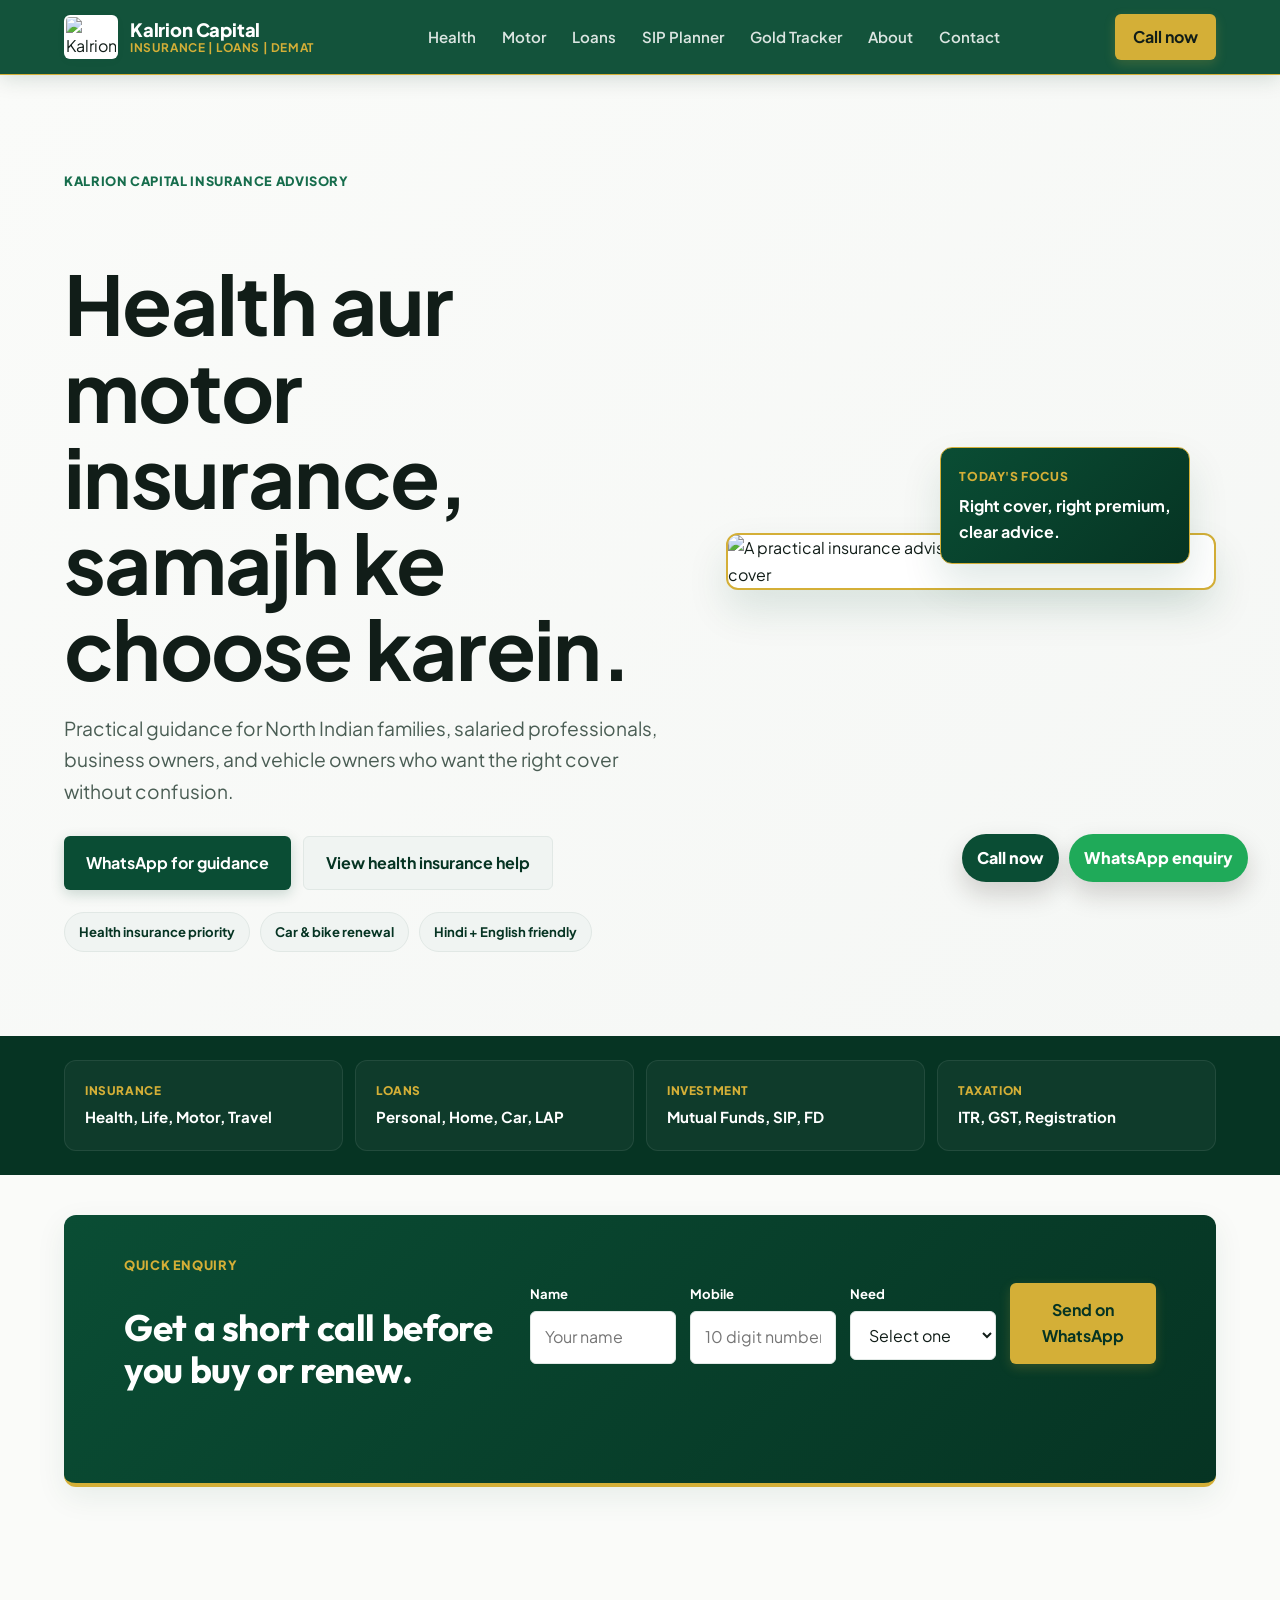
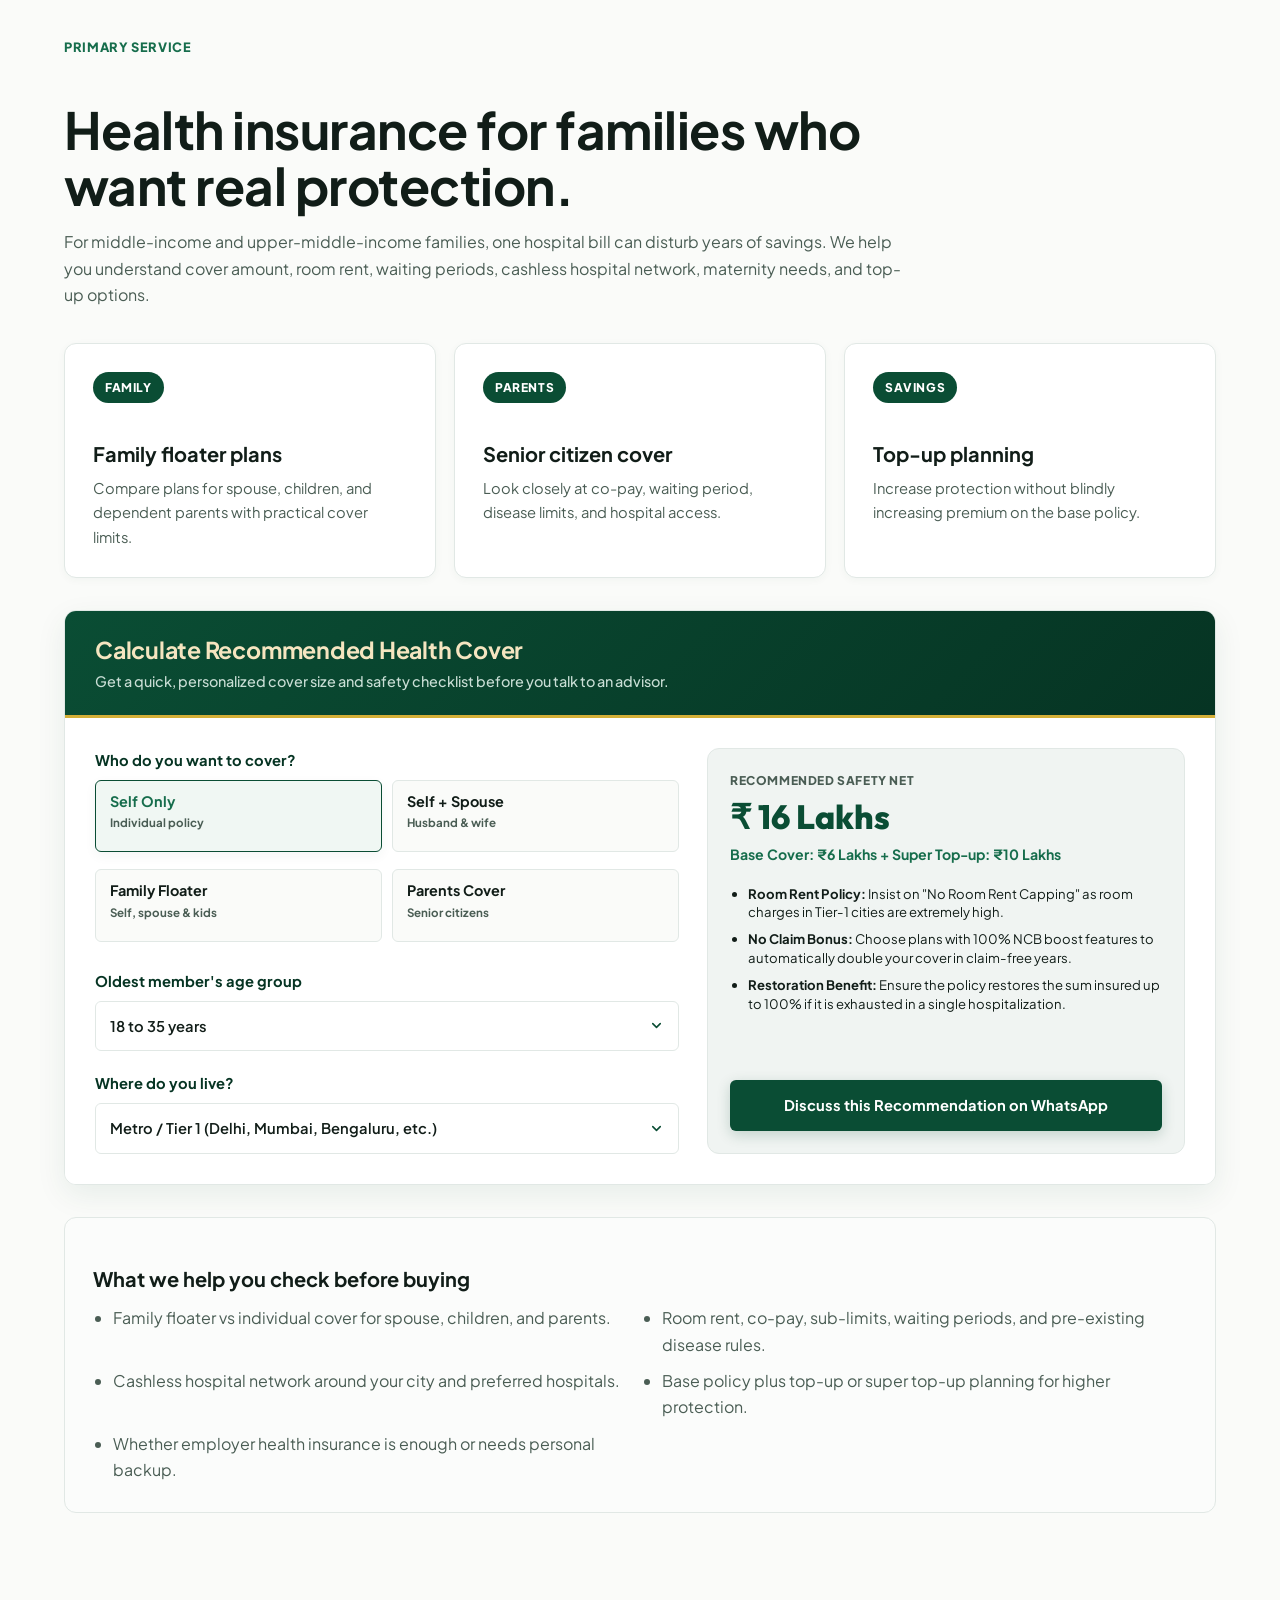
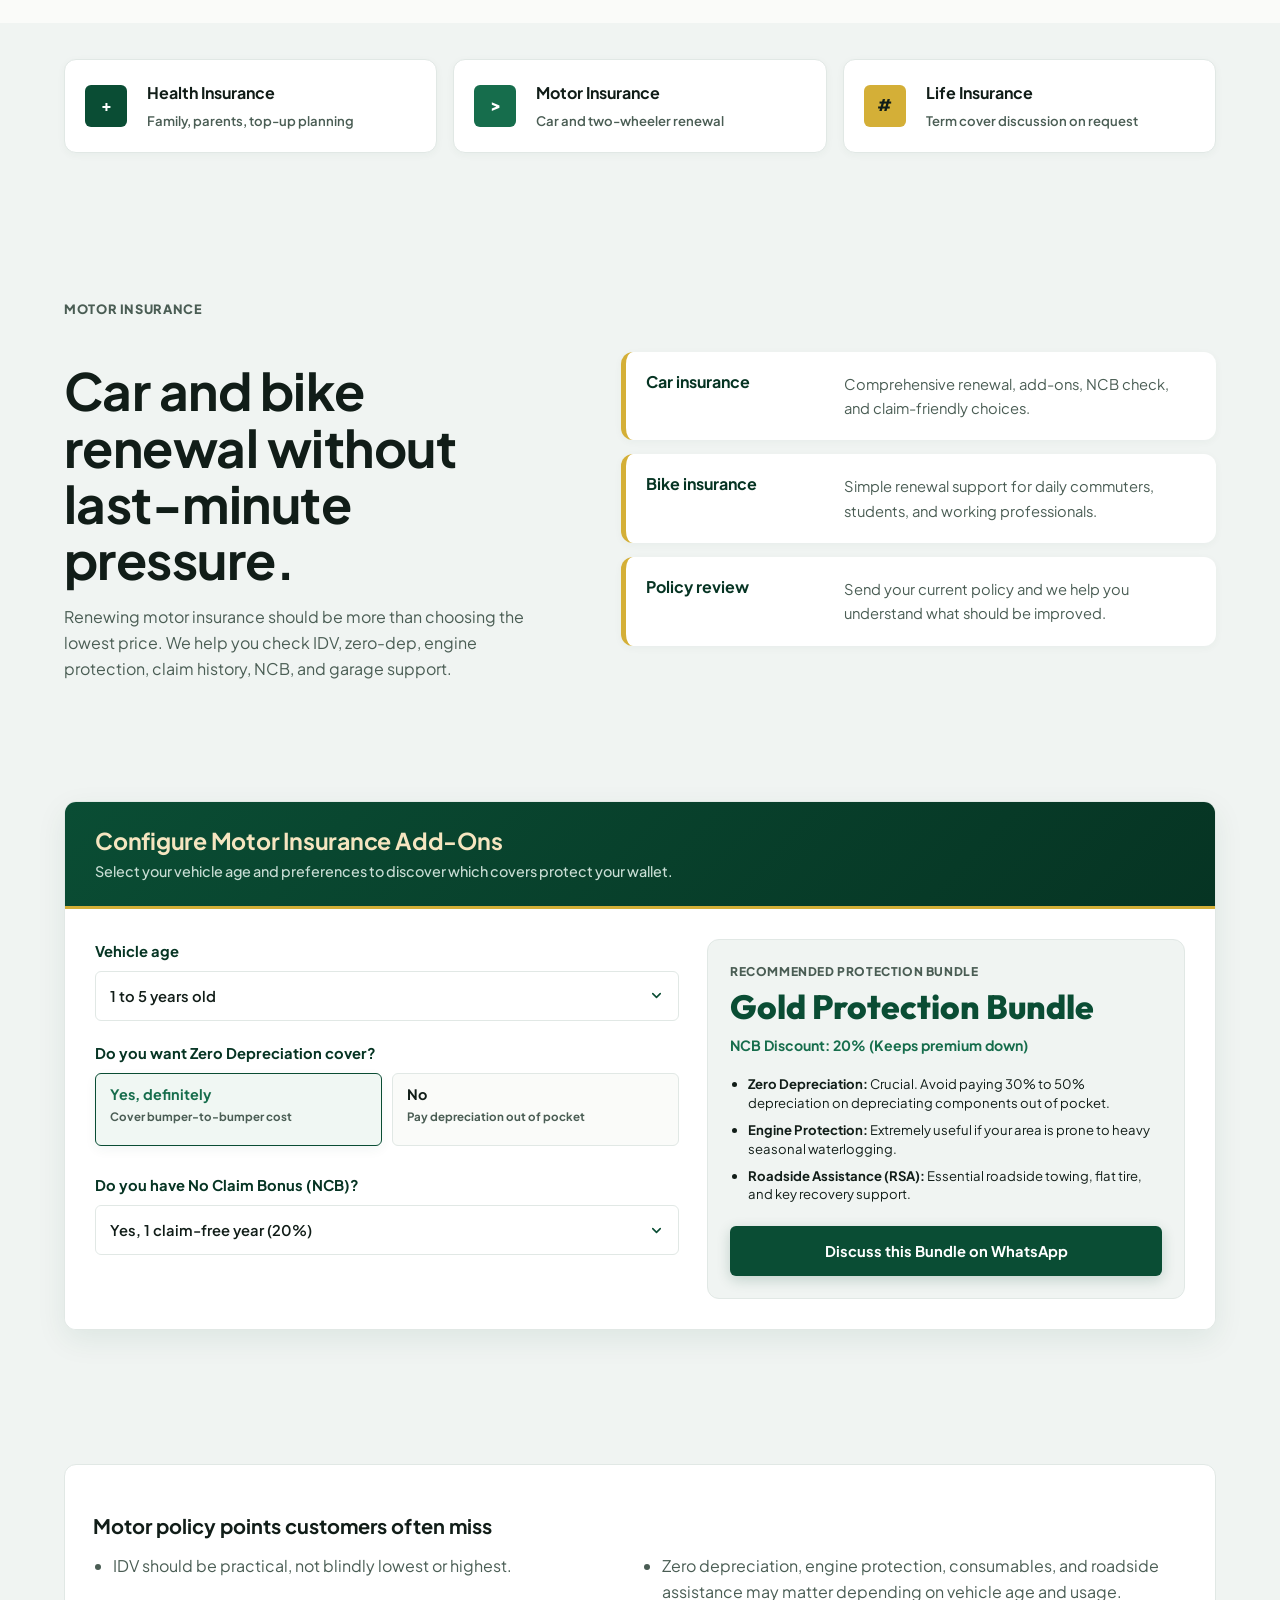
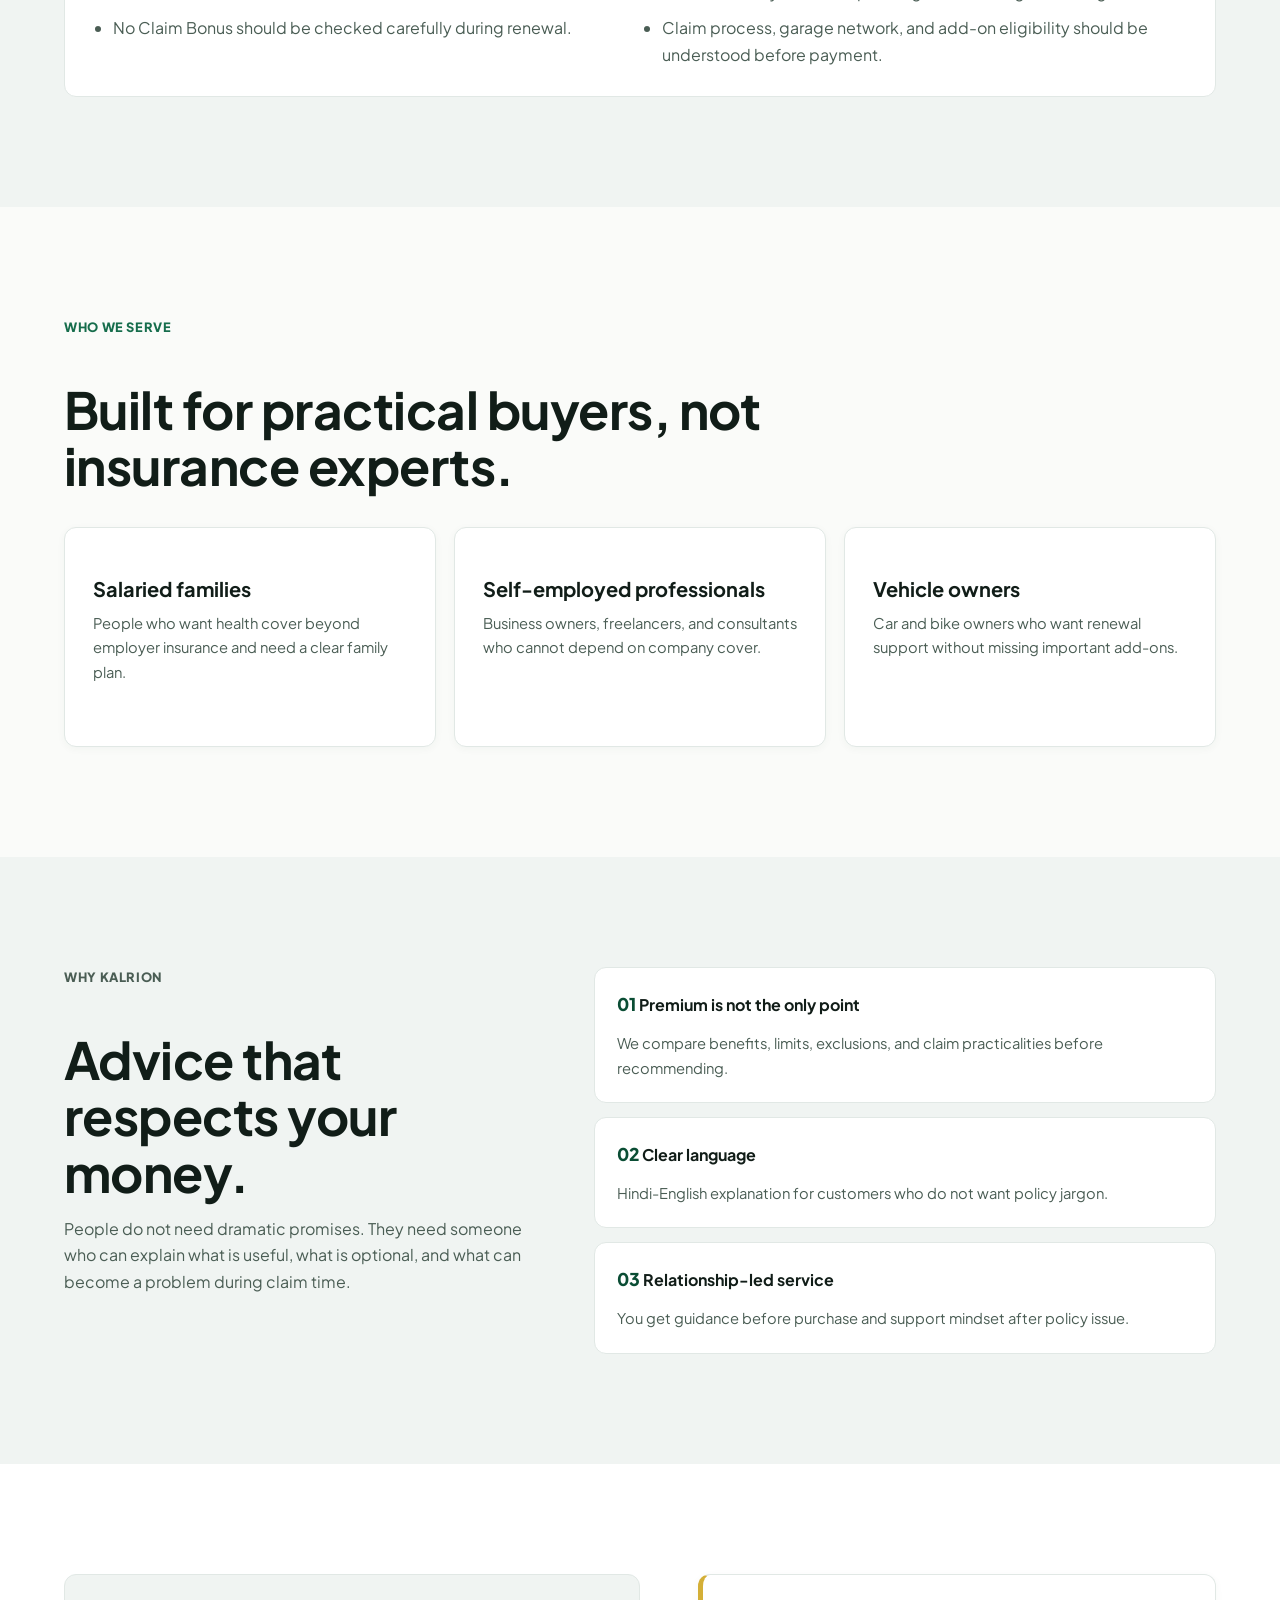
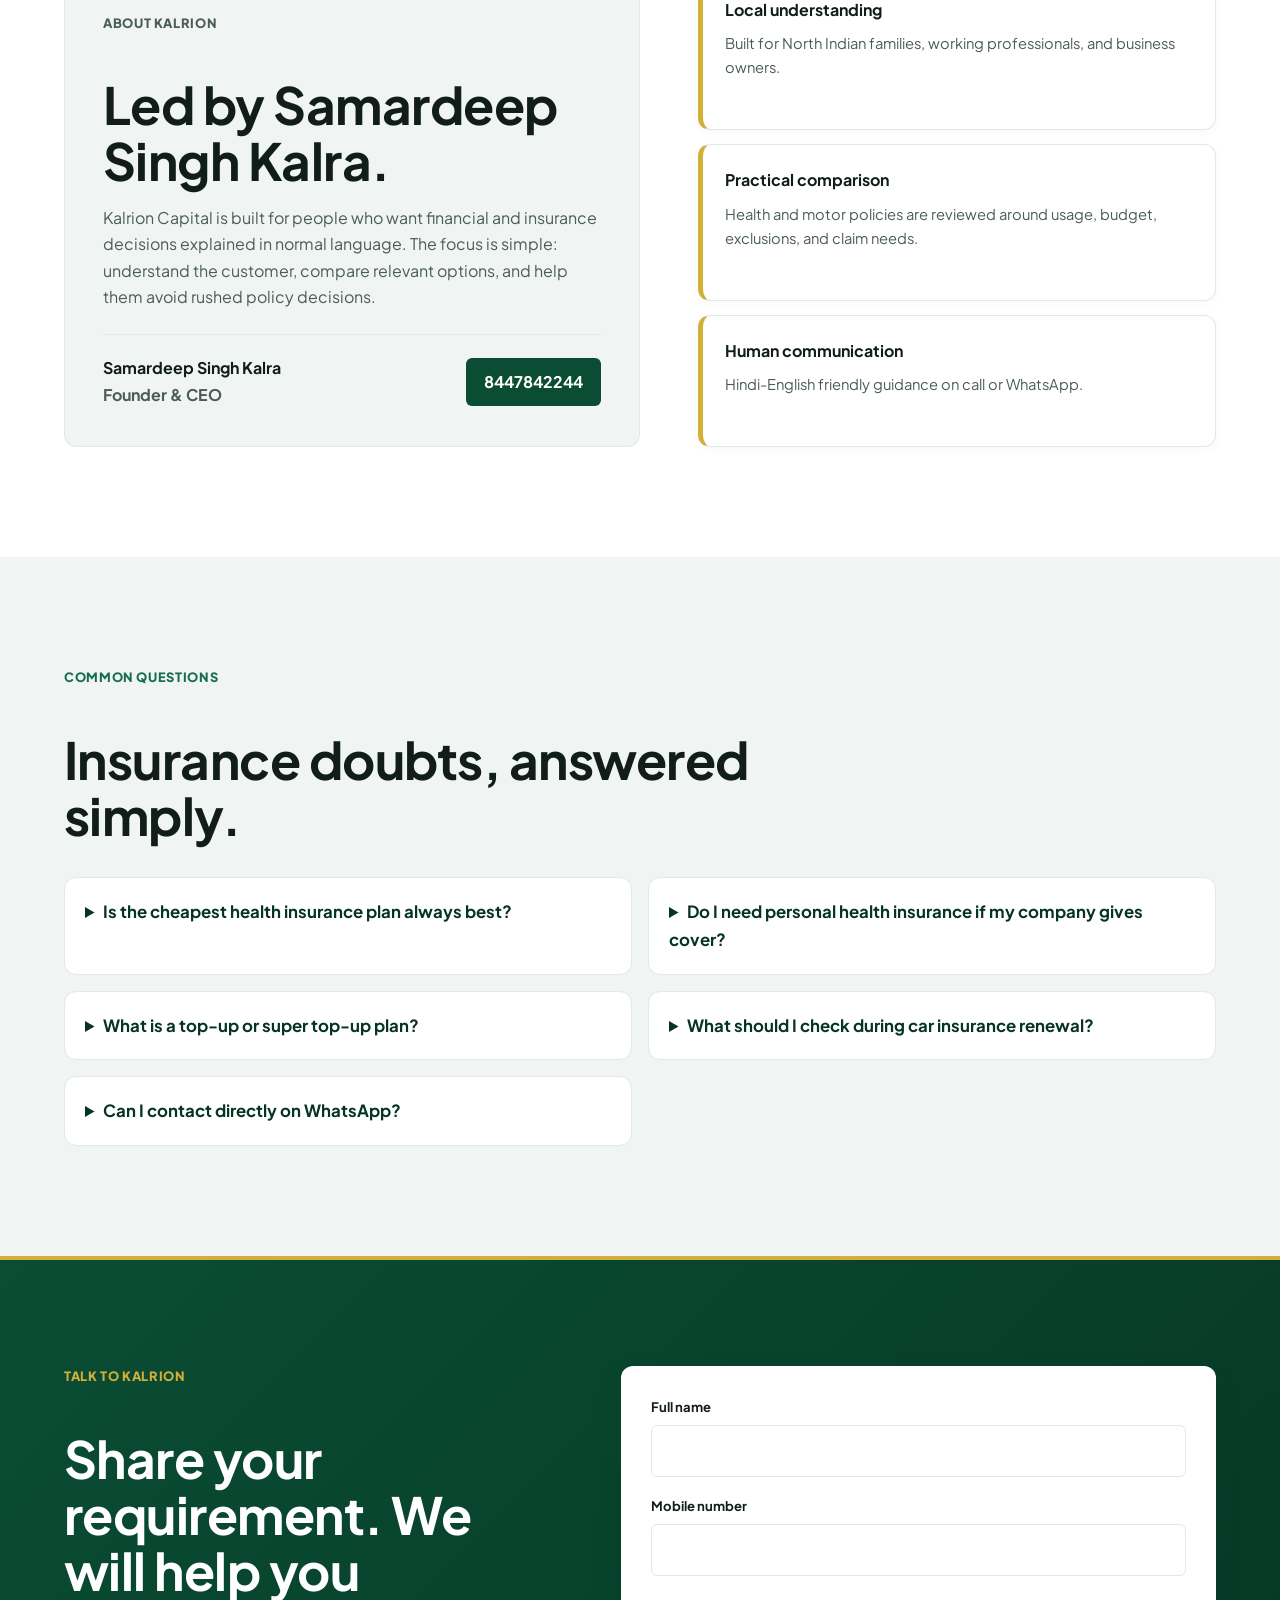
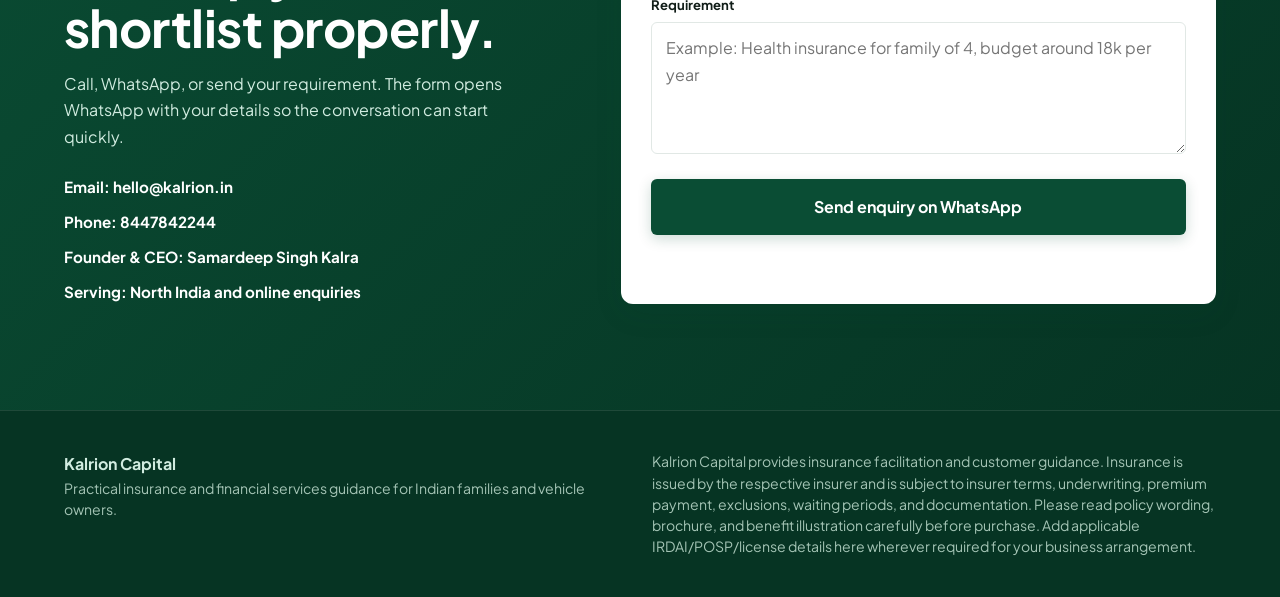
==== commit 517edf05: "Add files via upload" ====
--- a/index.html
+++ b/index.html
@@ -20,12 +20,13 @@
         </span>
       </a>
       <nav class="nav-links" aria-label="Primary navigation">
-        <a href="#health">Health</a>
-        <a href="#motor">Motor</a>
-        <a href="#about">About</a>
-        <a href="#why">Why us</a>
-        <a href="#faq">FAQ</a>
-        <a href="#contact">Contact</a>
+        <a href="index.html#health">Health</a>
+        <a href="index.html#motor">Motor</a>
+        <a href="loans.html">Loans</a>
+        <a href="sip.html">SIP Planner</a>
+        <a href="gold.html">Gold Tracker</a>
+        <a href="index.html#about">About</a>
+        <a href="index.html#contact">Contact</a>
       </nav>
       <a class="header-cta" href="tel:+918447842244">Call now</a>
     </header>
--- a/styles.css
+++ b/styles.css
@@ -1214,3 +1214,126 @@
   }
 }
 
+/* ==========================================================================
+   SUB-PAGE & FINANCIAL CALCULATOR UTILITIES
+   ========================================================================== */
+.page-banner {
+  background: linear-gradient(135deg, var(--primary-dark) 0%, var(--primary) 100%);
+  color: white;
+  padding: clamp(40px, 6vw, 70px) clamp(18px, 5vw, 72px);
+  text-align: center;
+  border-bottom: 4px solid var(--accent);
+}
+
+.page-banner h1 {
+  color: var(--accent-light);
+  margin: 0 auto 12px auto;
+  font-size: clamp(2.2rem, 5vw, 3.8rem);
+}
+
+.page-banner p {
+  margin: 0 auto;
+  max-width: 720px;
+  color: #d1ece0;
+  font-size: clamp(0.95rem, 1.5vw, 1.15rem);
+}
+
+.range-slider-wrapper {
+  display: flex;
+  align-items: center;
+  gap: 15px;
+  margin-top: 8px;
+}
+
+.range-slider-wrapper input[type="range"] {
+  flex: 1;
+  height: 6px;
+  background: var(--line);
+  border-radius: 999px;
+  outline: none;
+  cursor: pointer;
+  -webkit-appearance: none;
+  appearance: none;
+}
+
+.range-slider-wrapper input[type="range"]::-webkit-slider-thumb {
+  -webkit-appearance: none;
+  appearance: none;
+  width: 20px;
+  height: 20px;
+  border-radius: 50%;
+  background: var(--primary);
+  border: 2.5px solid var(--accent);
+  box-shadow: 0 2px 6px rgba(10, 77, 52, 0.25);
+  transition: var(--transition);
+}
+
+.range-slider-wrapper input[type="range"]::-webkit-slider-thumb:hover {
+  transform: scale(1.15);
+  background: var(--primary-light);
+}
+
+.range-slider-wrapper .slider-value-box {
+  width: 110px;
+  min-width: 110px;
+  text-align: right;
+}
+
+.range-slider-wrapper .slider-value-box input {
+  text-align: right;
+  font-weight: 700;
+  color: var(--primary-dark);
+  border-color: var(--line);
+  padding: 8px 10px;
+  min-height: auto;
+}
+
+.chart-wrapper {
+  position: relative;
+  width: 100%;
+  max-height: 280px;
+  margin: 20px auto 10px auto;
+  display: flex;
+  justify-content: center;
+  align-items: center;
+}
+
+.amortization-table-wrapper {
+  margin-top: 40px;
+  overflow-x: auto;
+  background: var(--panel);
+  border: 1px solid var(--line);
+  border-radius: var(--radius-md);
+  box-shadow: var(--shadow-sm);
+  padding: 24px;
+}
+
+.amortization-table-wrapper h3 {
+  color: var(--primary-dark);
+  margin-bottom: 16px;
+}
+
+.amort-table {
+  width: 100%;
+  border-collapse: collapse;
+  text-align: left;
+  font-size: 0.9rem;
+}
+
+.amort-table th, 
+.amort-table td {
+  padding: 12px 16px;
+  border-bottom: 1px solid var(--line);
+}
+
+.amort-table th {
+  background: var(--cream);
+  color: var(--primary-dark);
+  font-weight: 700;
+}
+
+.amort-table tr:hover td {
+  background: #fbfcfb;
+}
+
+
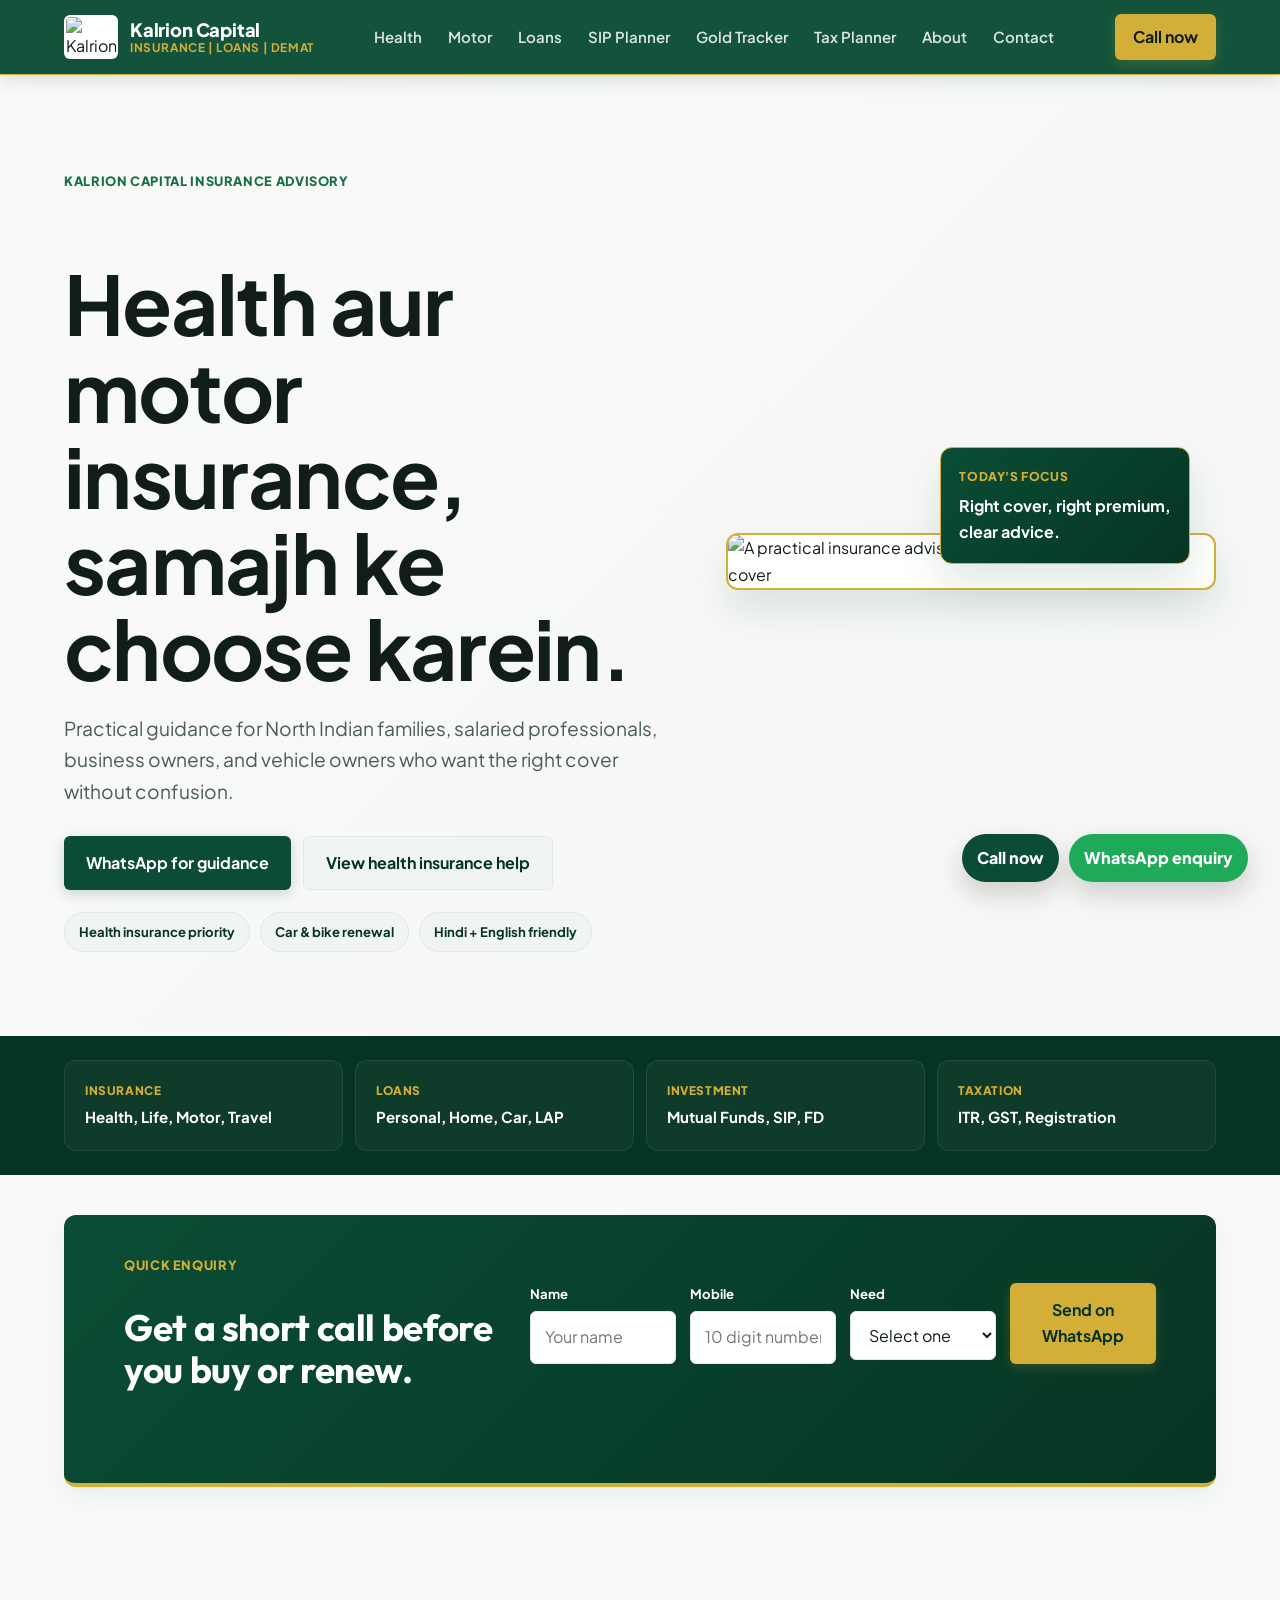
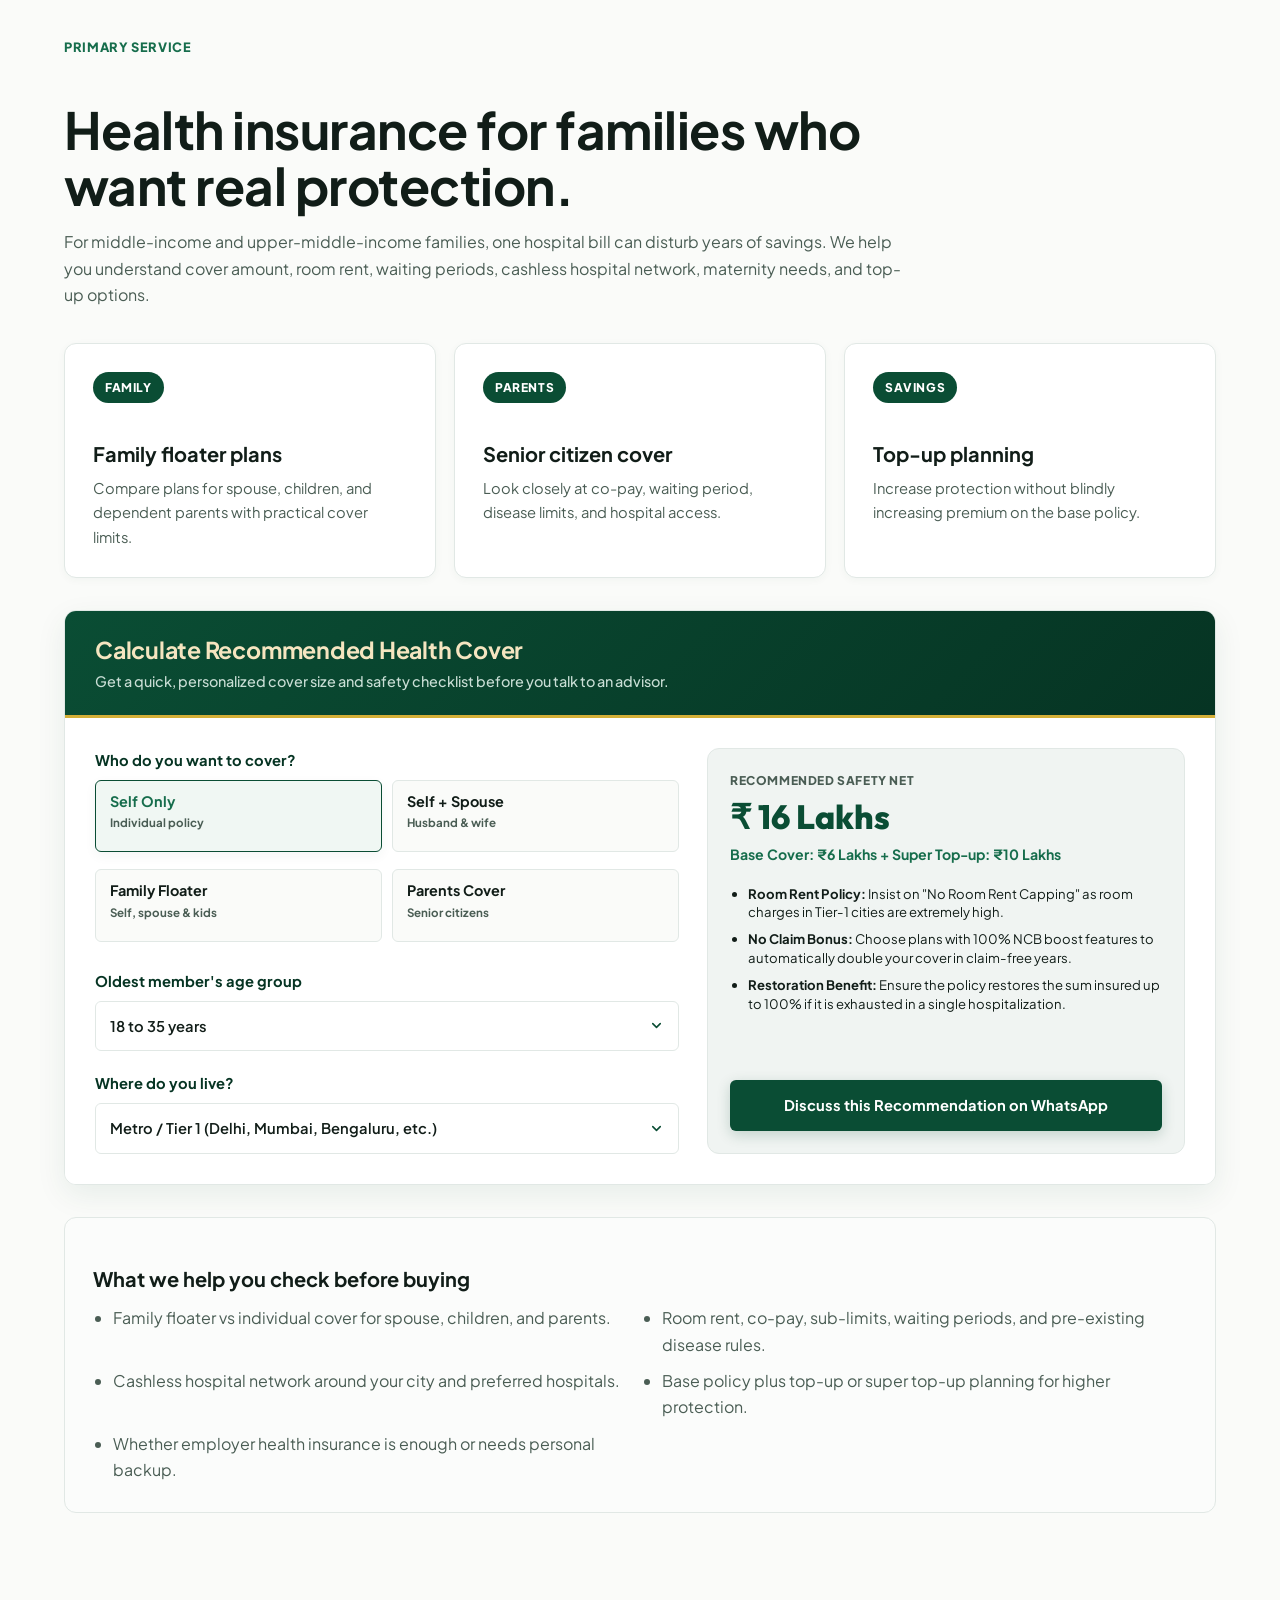
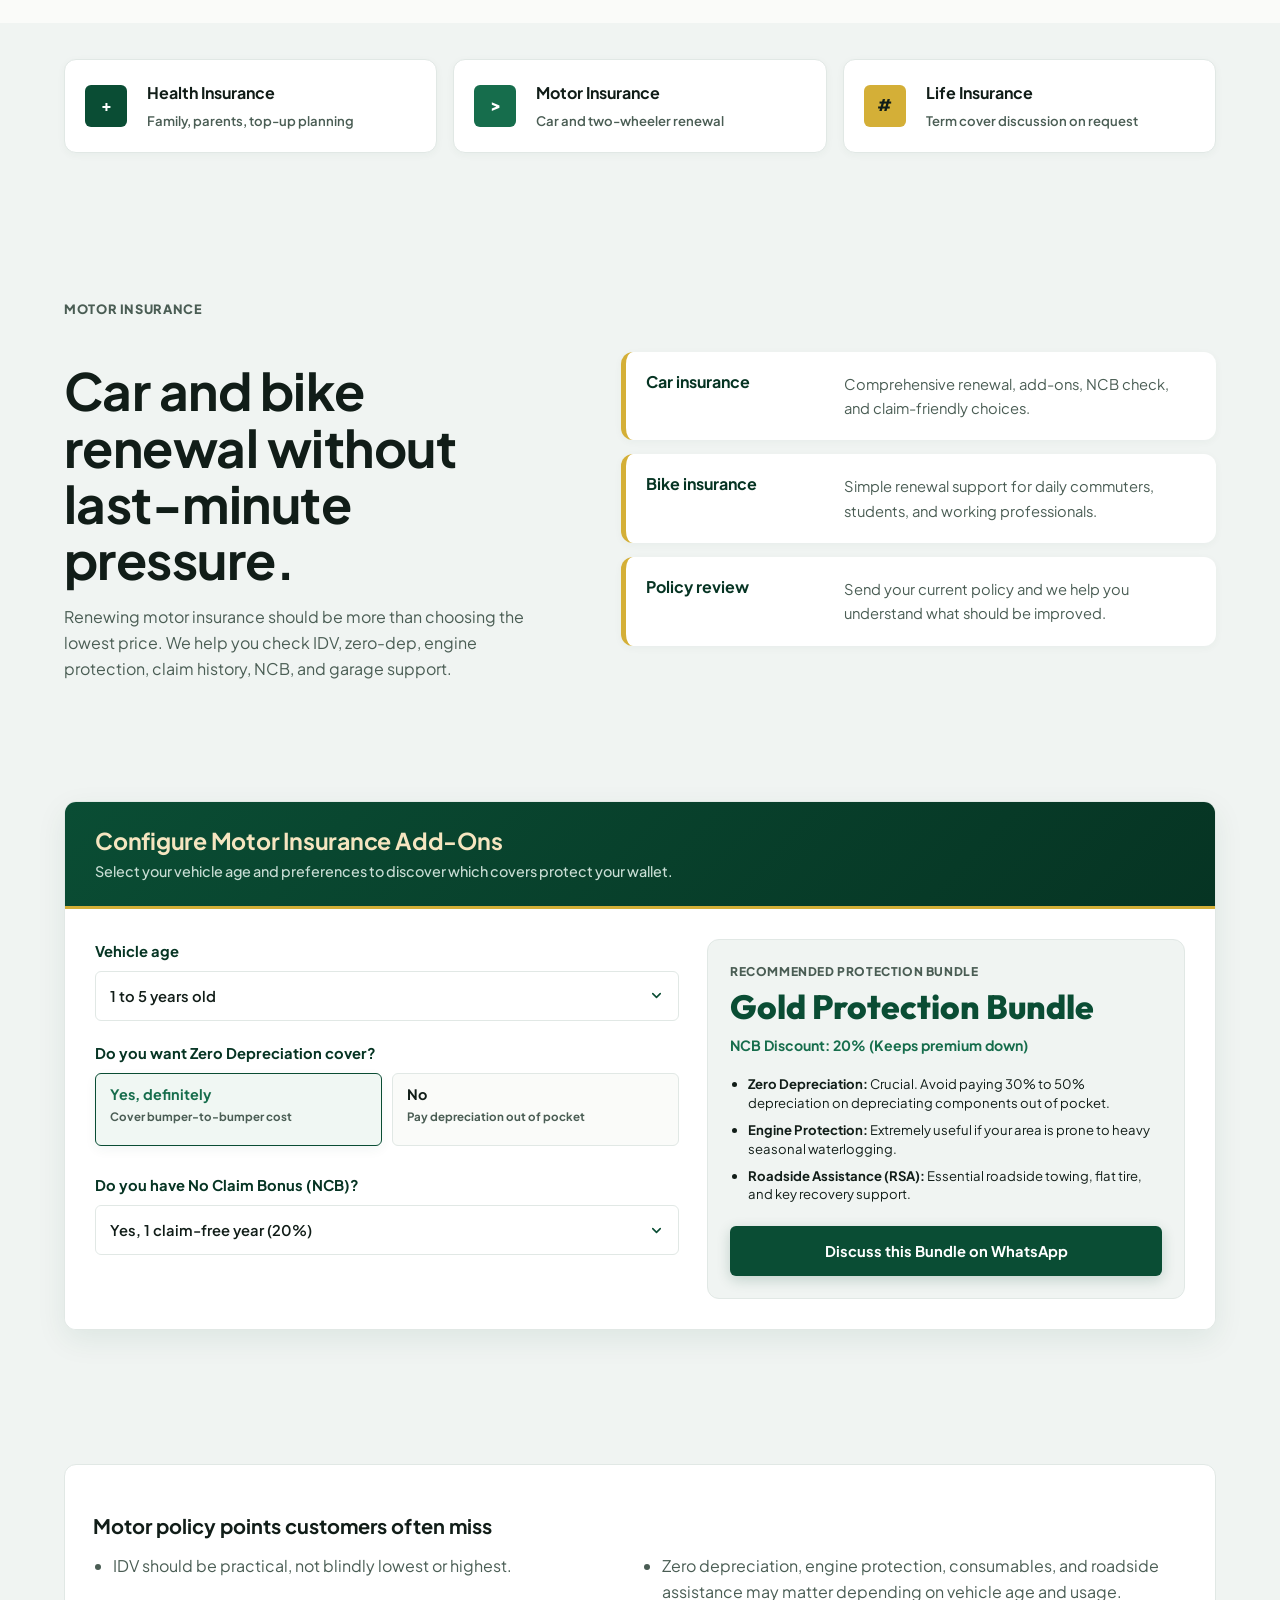
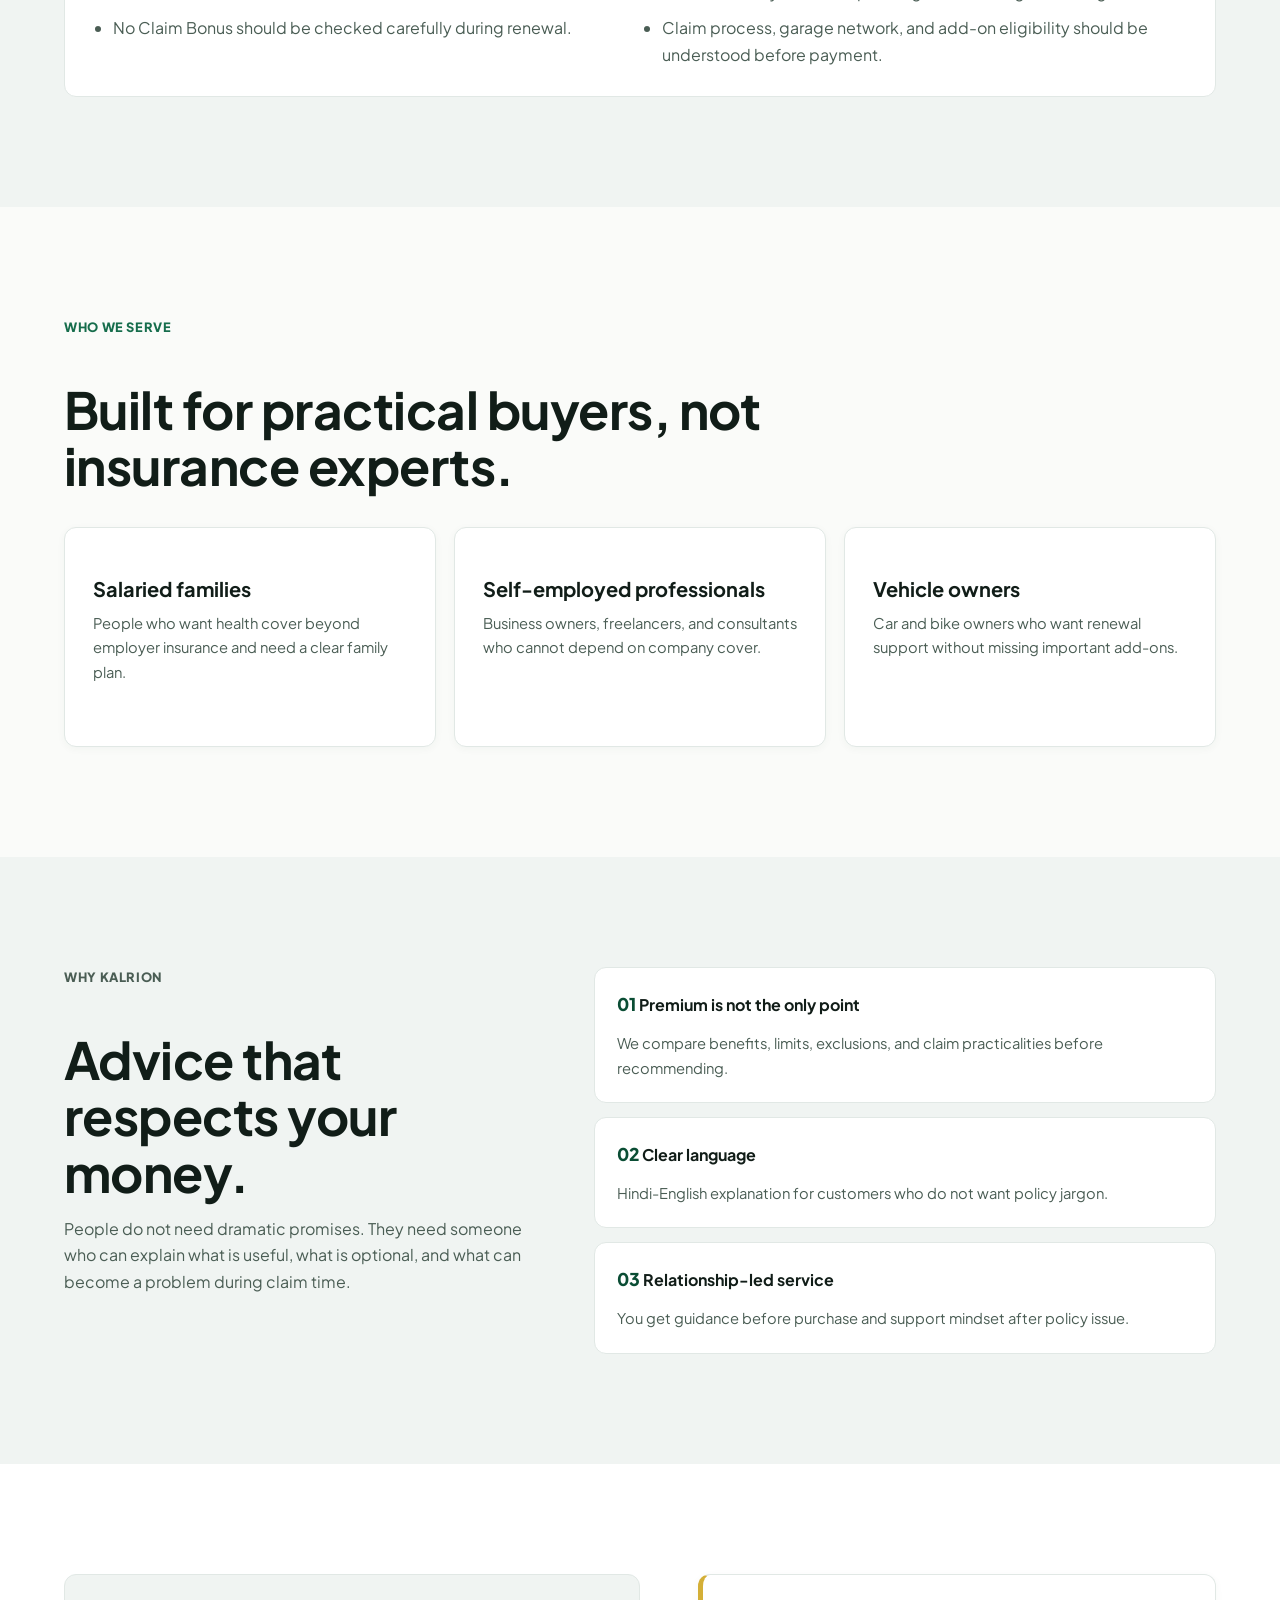
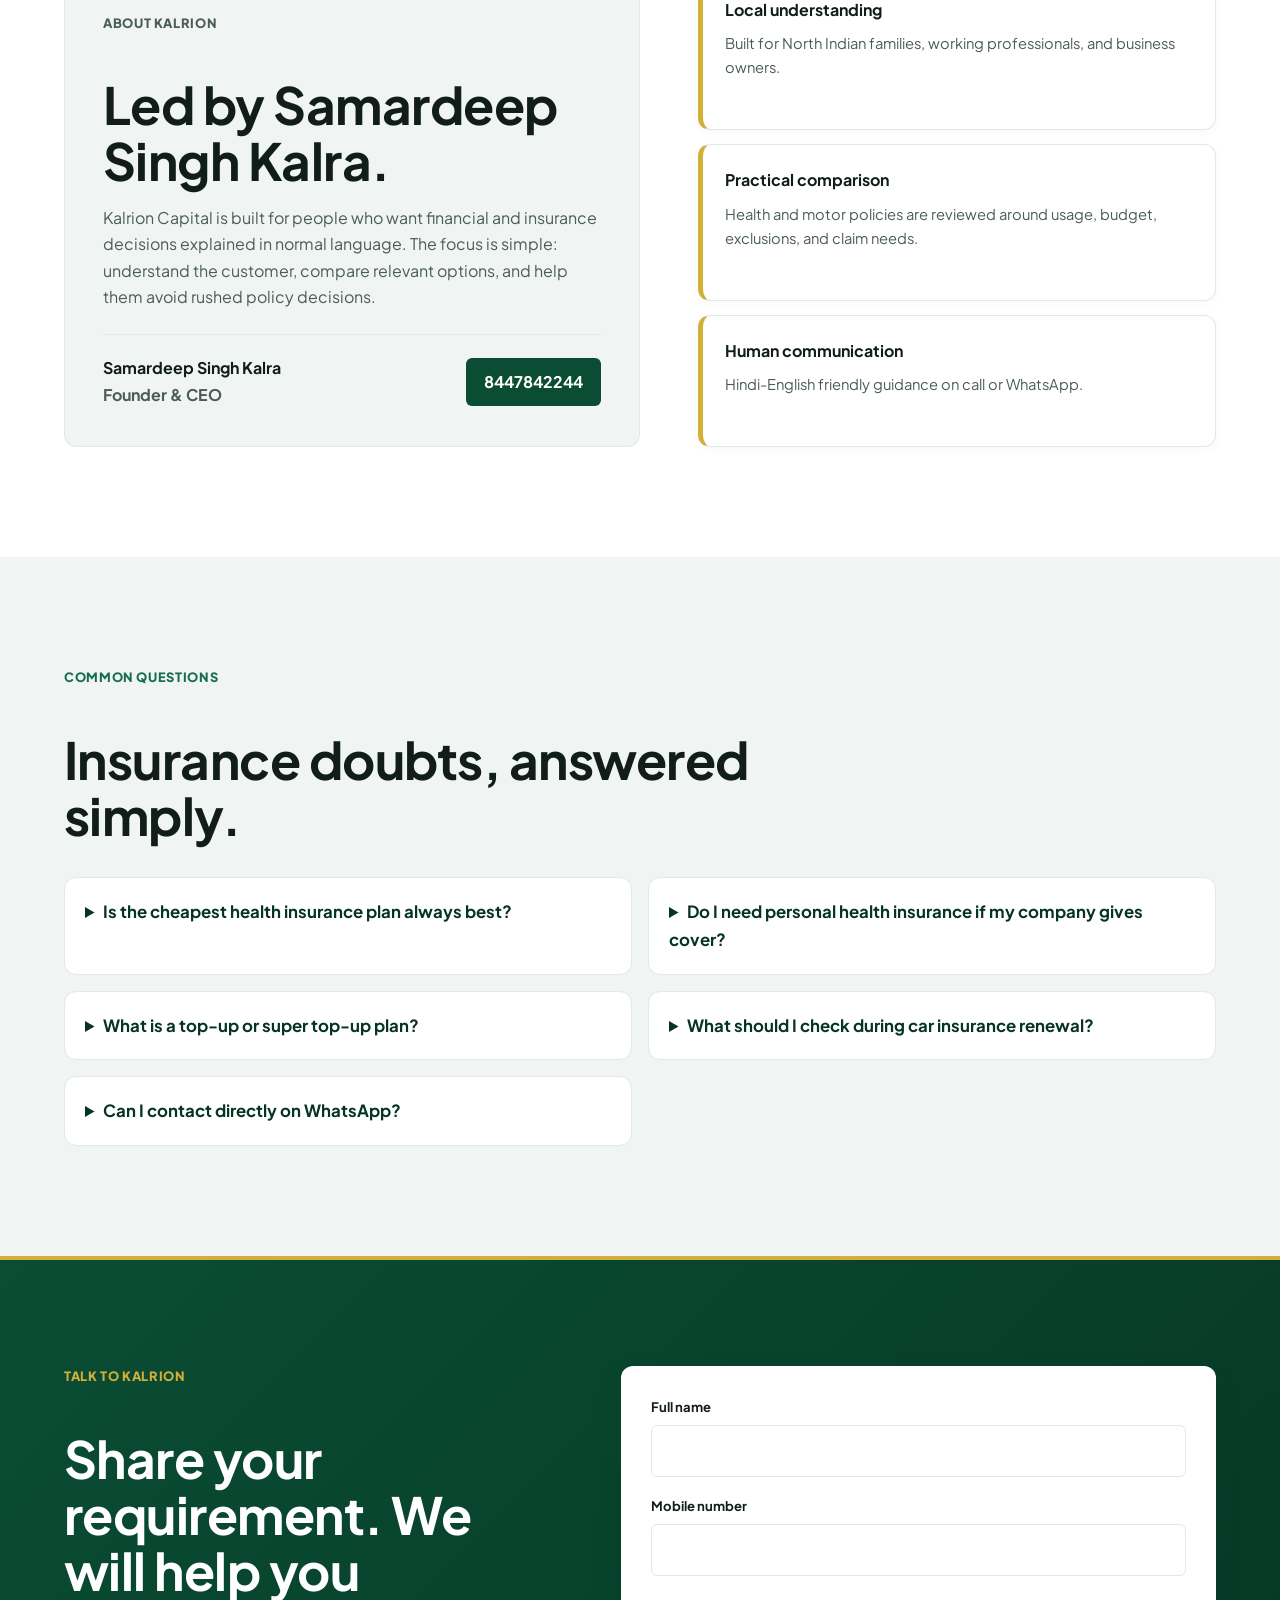
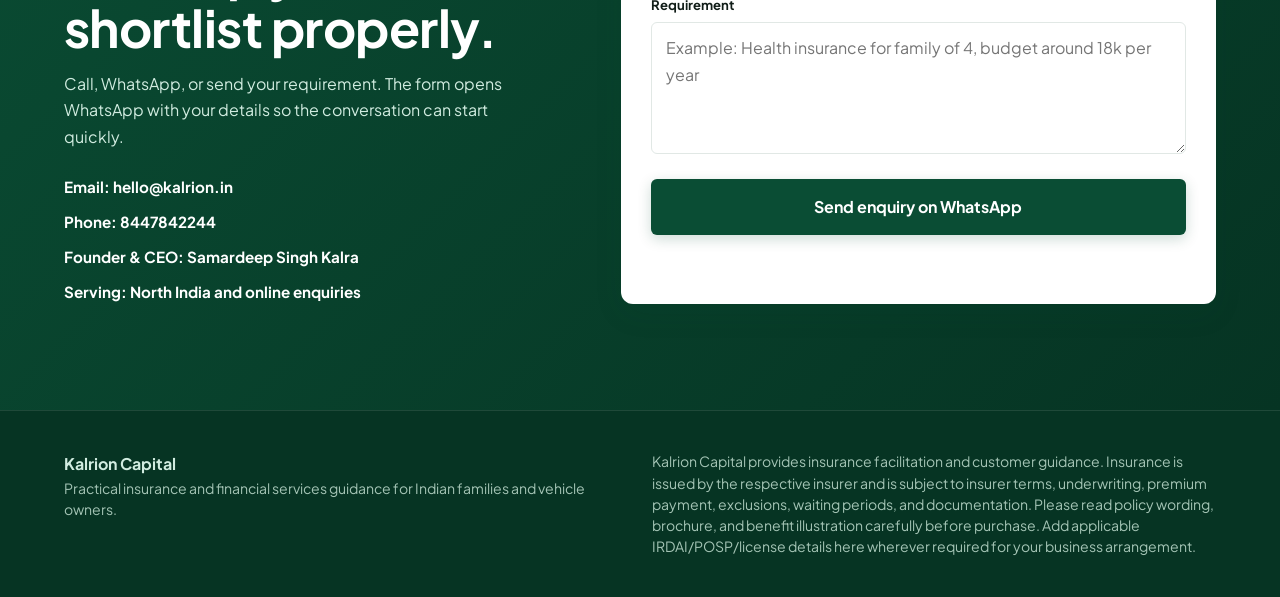
==== commit 5c2b9c02: "Add files via upload" ====
--- a/index.html
+++ b/index.html
@@ -13,7 +13,7 @@
   <body>
     <header class="site-header">
       <a class="brand" href="#top" aria-label="Kalrion home">
-        <img class="brand-logo" src="assets/kalrion-logo.png" alt="Kalrion Capital logo" />
+        <img class="brand-logo" src="assets/kalrion-logo.svg" alt="Kalrion Capital logo" />
         <span>
           <strong>Kalrion Capital</strong>
           <small>Insurance | Loans | Demat</small>
@@ -25,6 +25,7 @@
         <a href="loans.html">Loans</a>
         <a href="sip.html">SIP Planner</a>
         <a href="gold.html">Gold Tracker</a>
+        <a href="tax.html">Tax Planner</a>
         <a href="index.html#about">About</a>
         <a href="index.html#contact">Contact</a>
       </nav>
--- a/styles.css
+++ b/styles.css
@@ -1336,4 +1336,45 @@
   background: #fbfcfb;
 }
 
-
+/* Custom Switch Toggle */
+.switch-container input:checked + .switch-slider {
+  background-color: var(--primary);
+}
+
+.switch-container .switch-slider:before {
+  position: absolute;
+  content: "";
+  height: 18px;
+  width: 18px;
+  left: 4px;
+  bottom: 4px;
+  background-color: white;
+  transition: .3s;
+  border-radius: 50%;
+  box-shadow: 0 1px 3px rgba(0,0,0,0.2);
+}
+
+.switch-container input:checked + .switch-slider:before {
+  transform: translateX(22px);
+}
+
+/* Accordion Active States */
+.tax-deductions-accordion.active .accordion-icon,
+.tax-deductions-accordion.active .accordion-icon2 {
+  transform: rotate(45deg);
+}
+
+.tax-comparison-table th {
+  font-family: 'Outfit', sans-serif;
+  text-transform: uppercase;
+  font-size: 0.75rem;
+  letter-spacing: 0.05em;
+}
+
+.tax-comparison-table td, 
+.tax-comparison-table th {
+  padding: 10px 8px !important;
+}
+
+
+
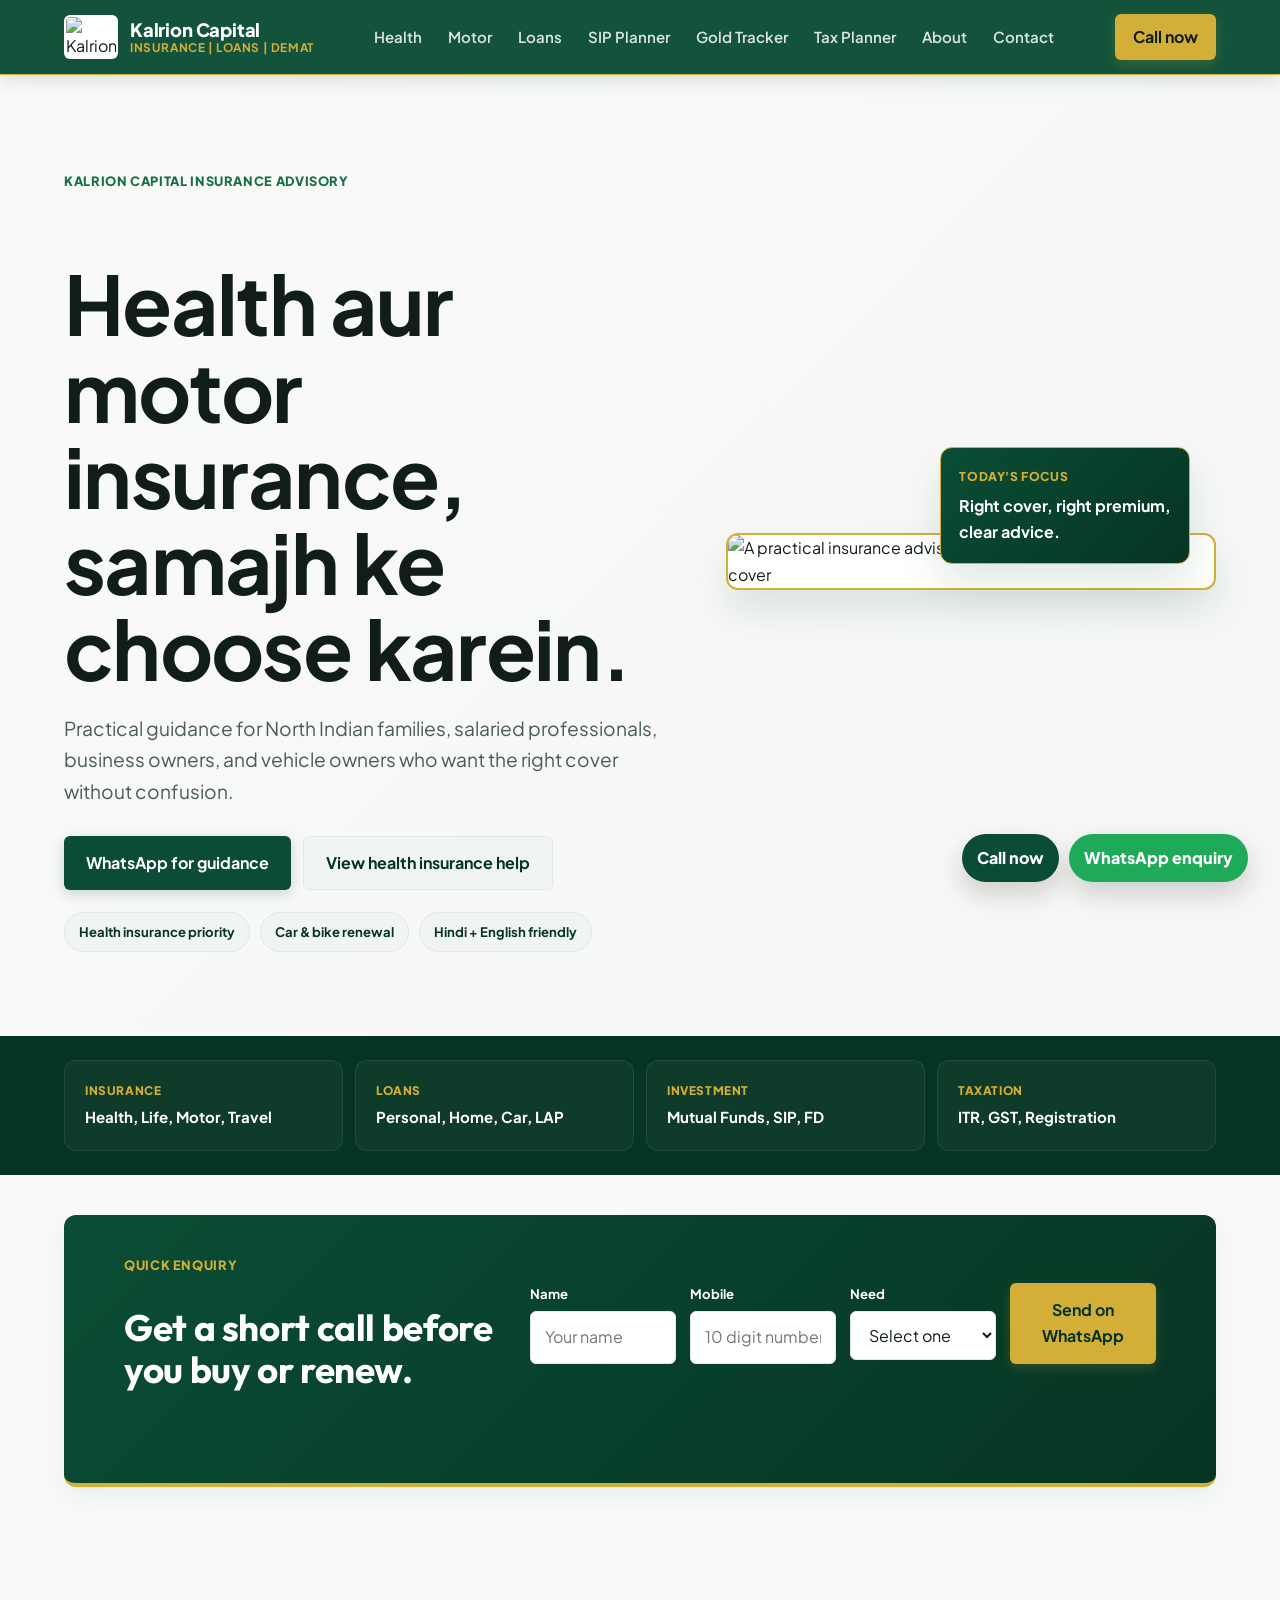
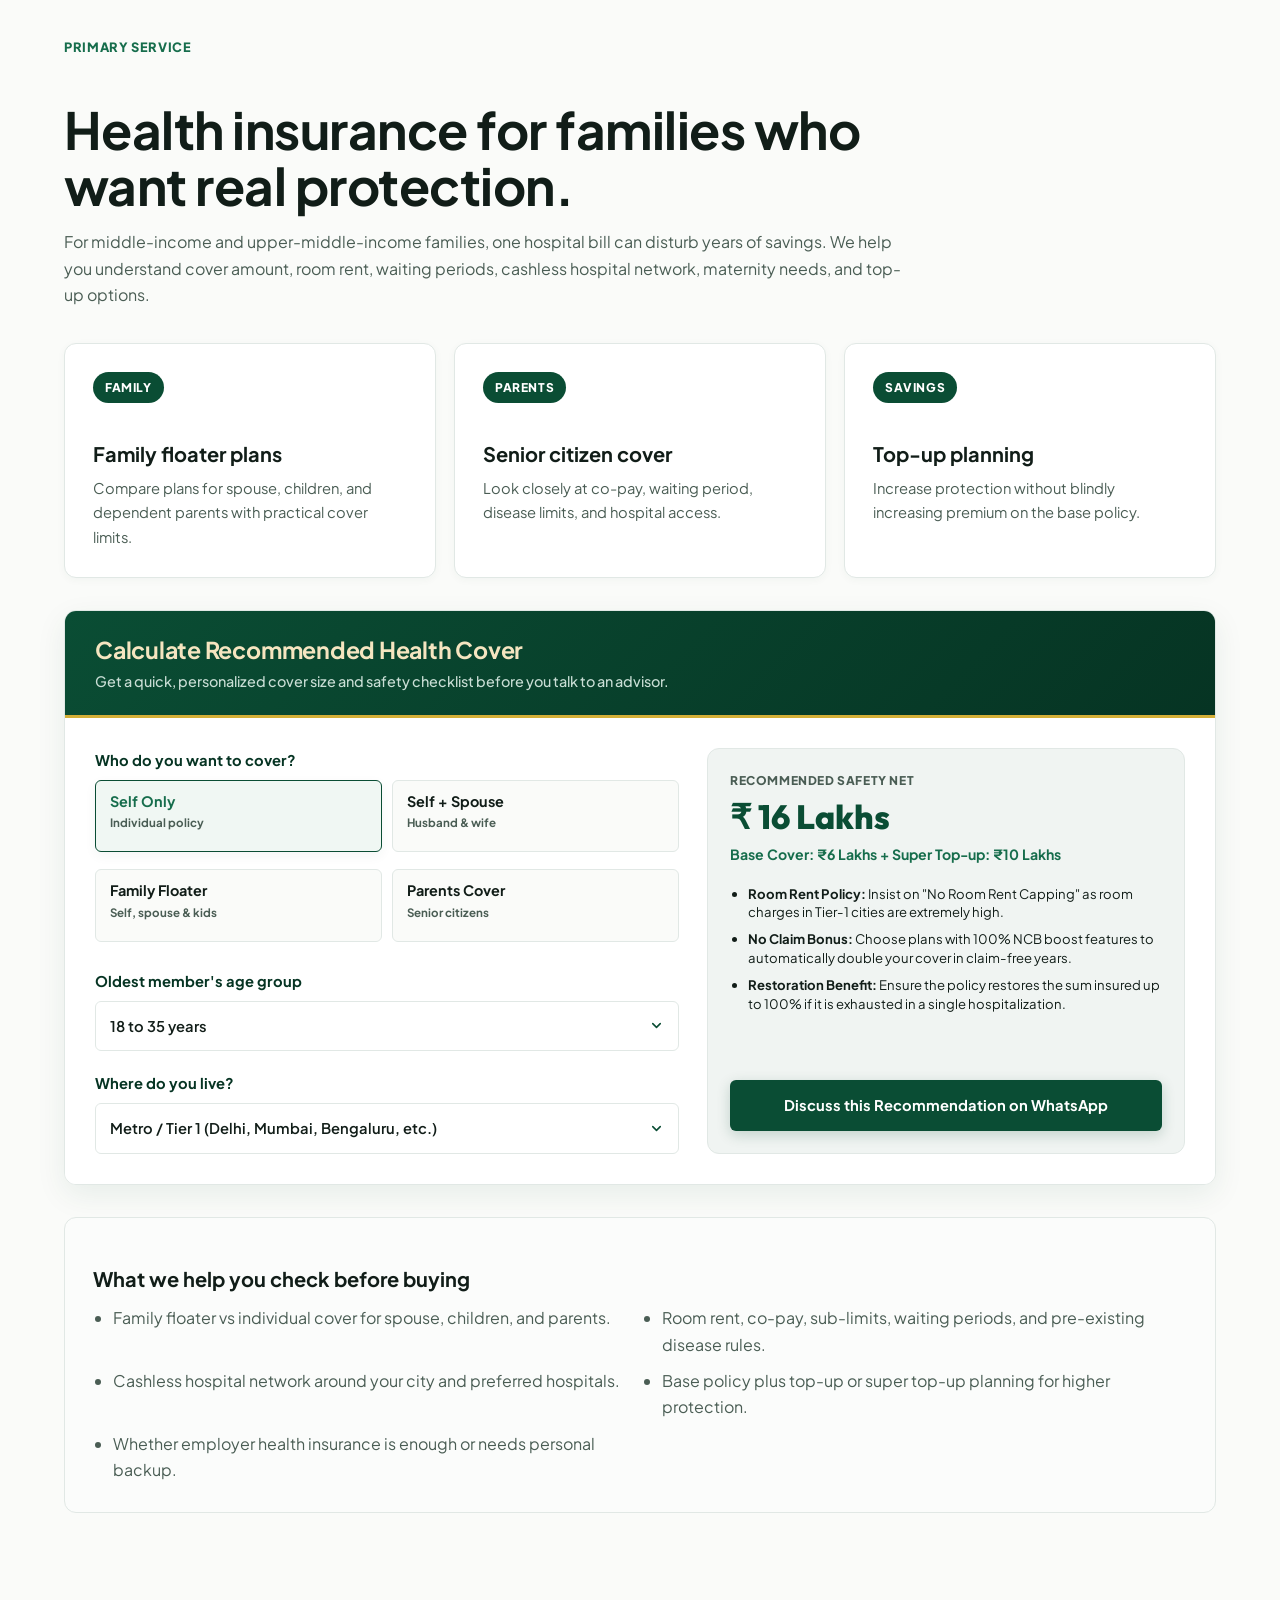
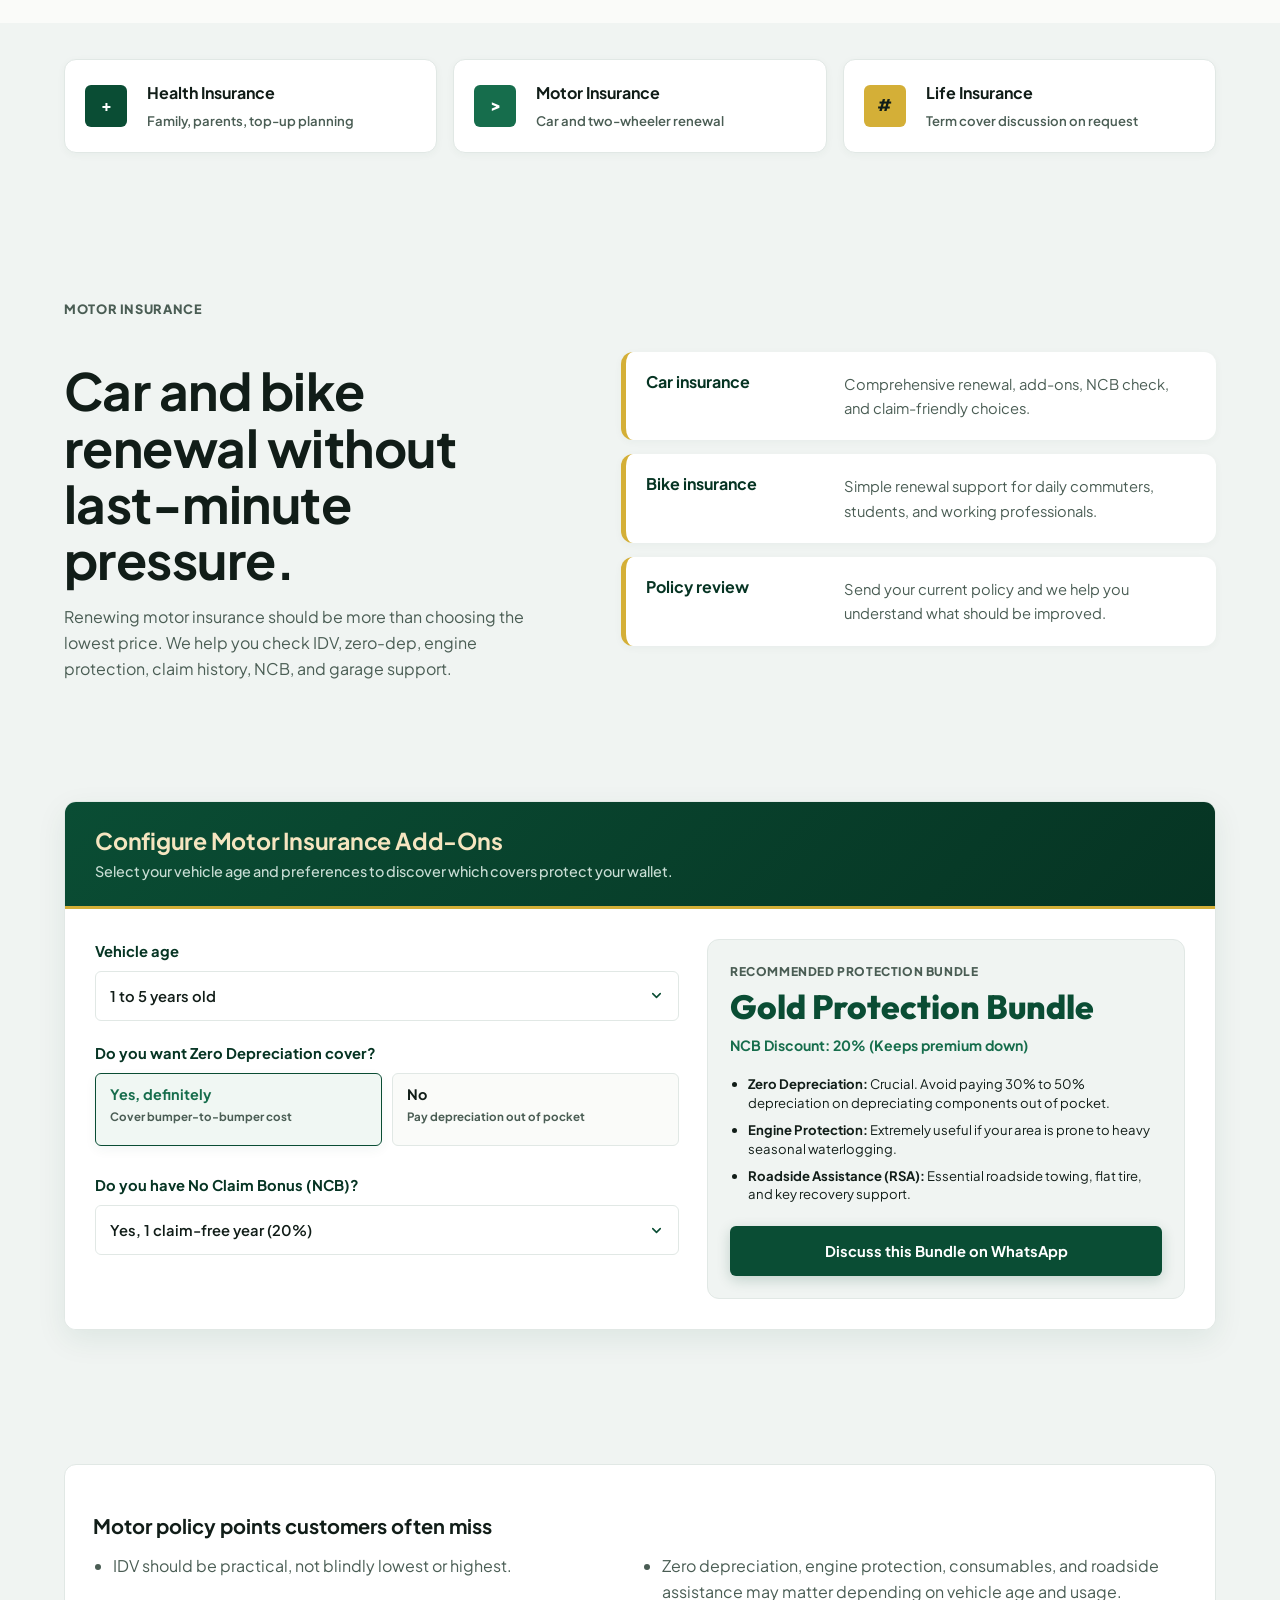
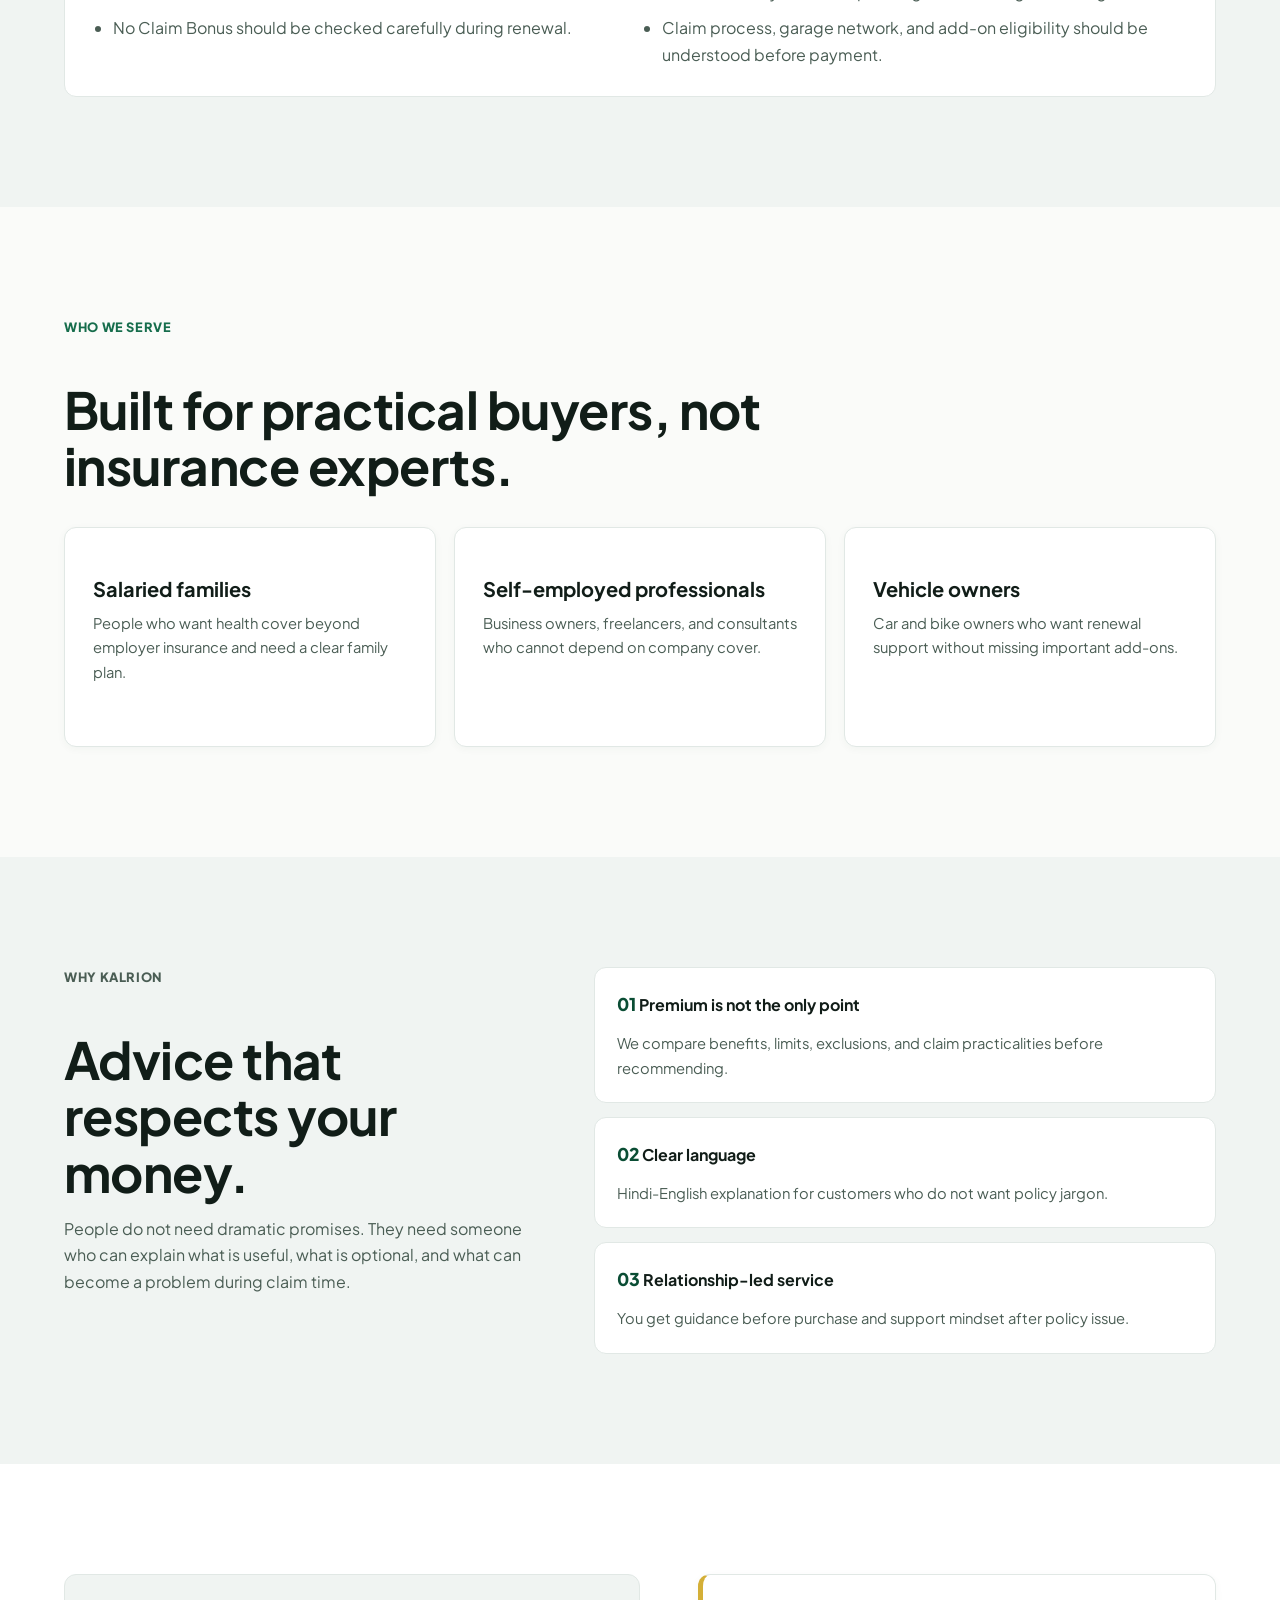
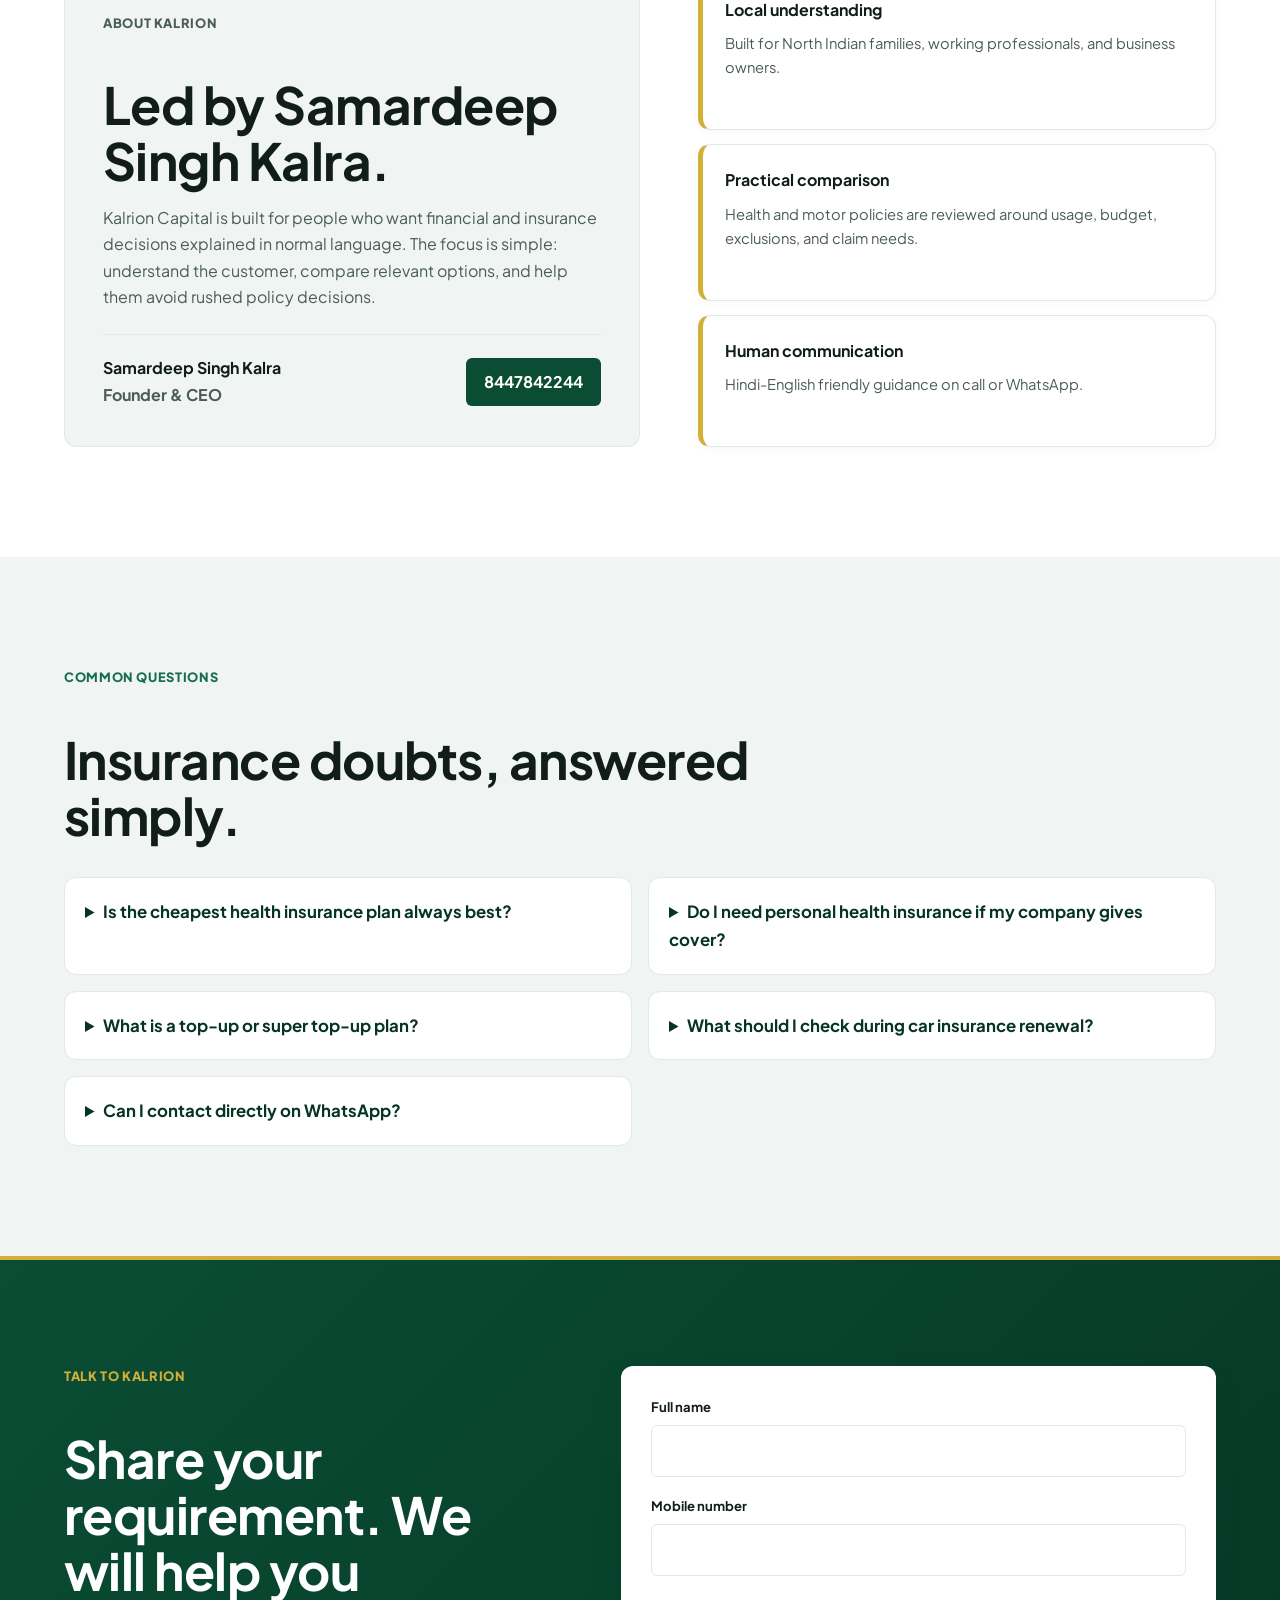
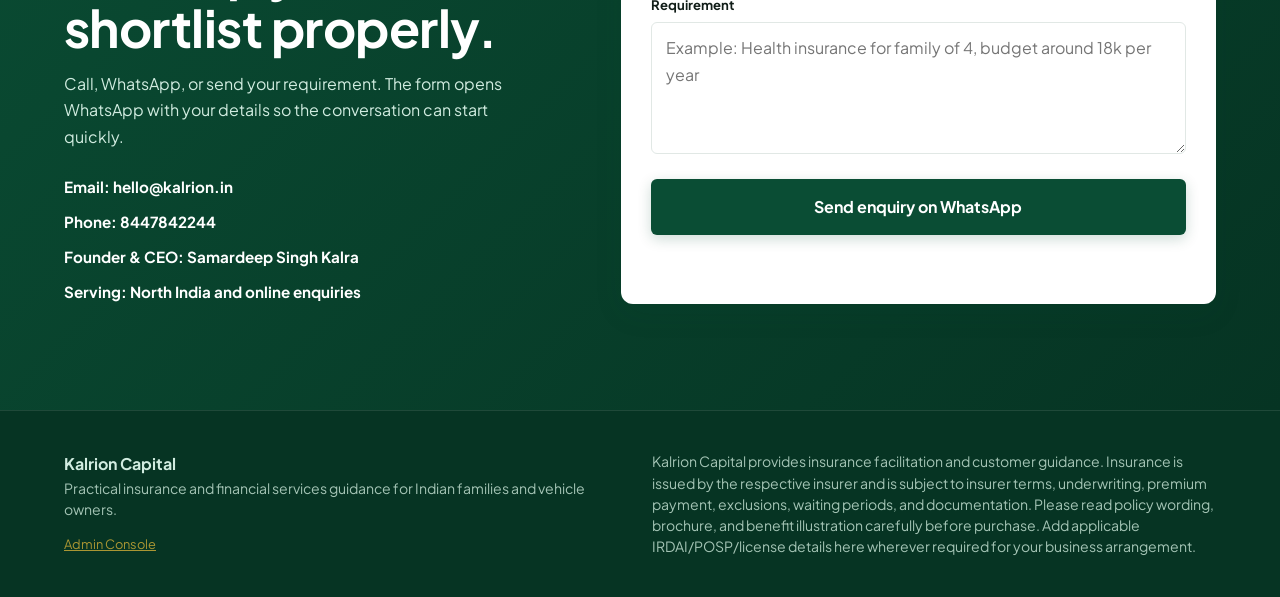
==== commit aacaeed5: "Add files via upload" ====
--- a/index.html
+++ b/index.html
@@ -501,6 +501,7 @@
       <div>
         <strong>Kalrion Capital</strong>
         <p>Practical insurance and financial services guidance for Indian families and vehicle owners.</p>
+        <p style="margin-top: 15px; font-size: 0.8rem;"><a href="admin.html" style="color: var(--accent); text-decoration: underline; opacity: 0.8; transition: opacity 0.2s;" onmouseover="this.style.opacity=1" onmouseout="this.style.opacity=0.8">Admin Console</a></p>
       </div>
       <p>
         Kalrion Capital provides insurance facilitation and customer guidance. Insurance is issued
@@ -516,6 +517,7 @@
       <a class="sticky-whatsapp" href="https://wa.me/918447842244">WhatsApp enquiry</a>
     </div>
 
+    <script src="crm-logger.js"></script>
     <script src="script.js"></script>
   </body>
 </html>
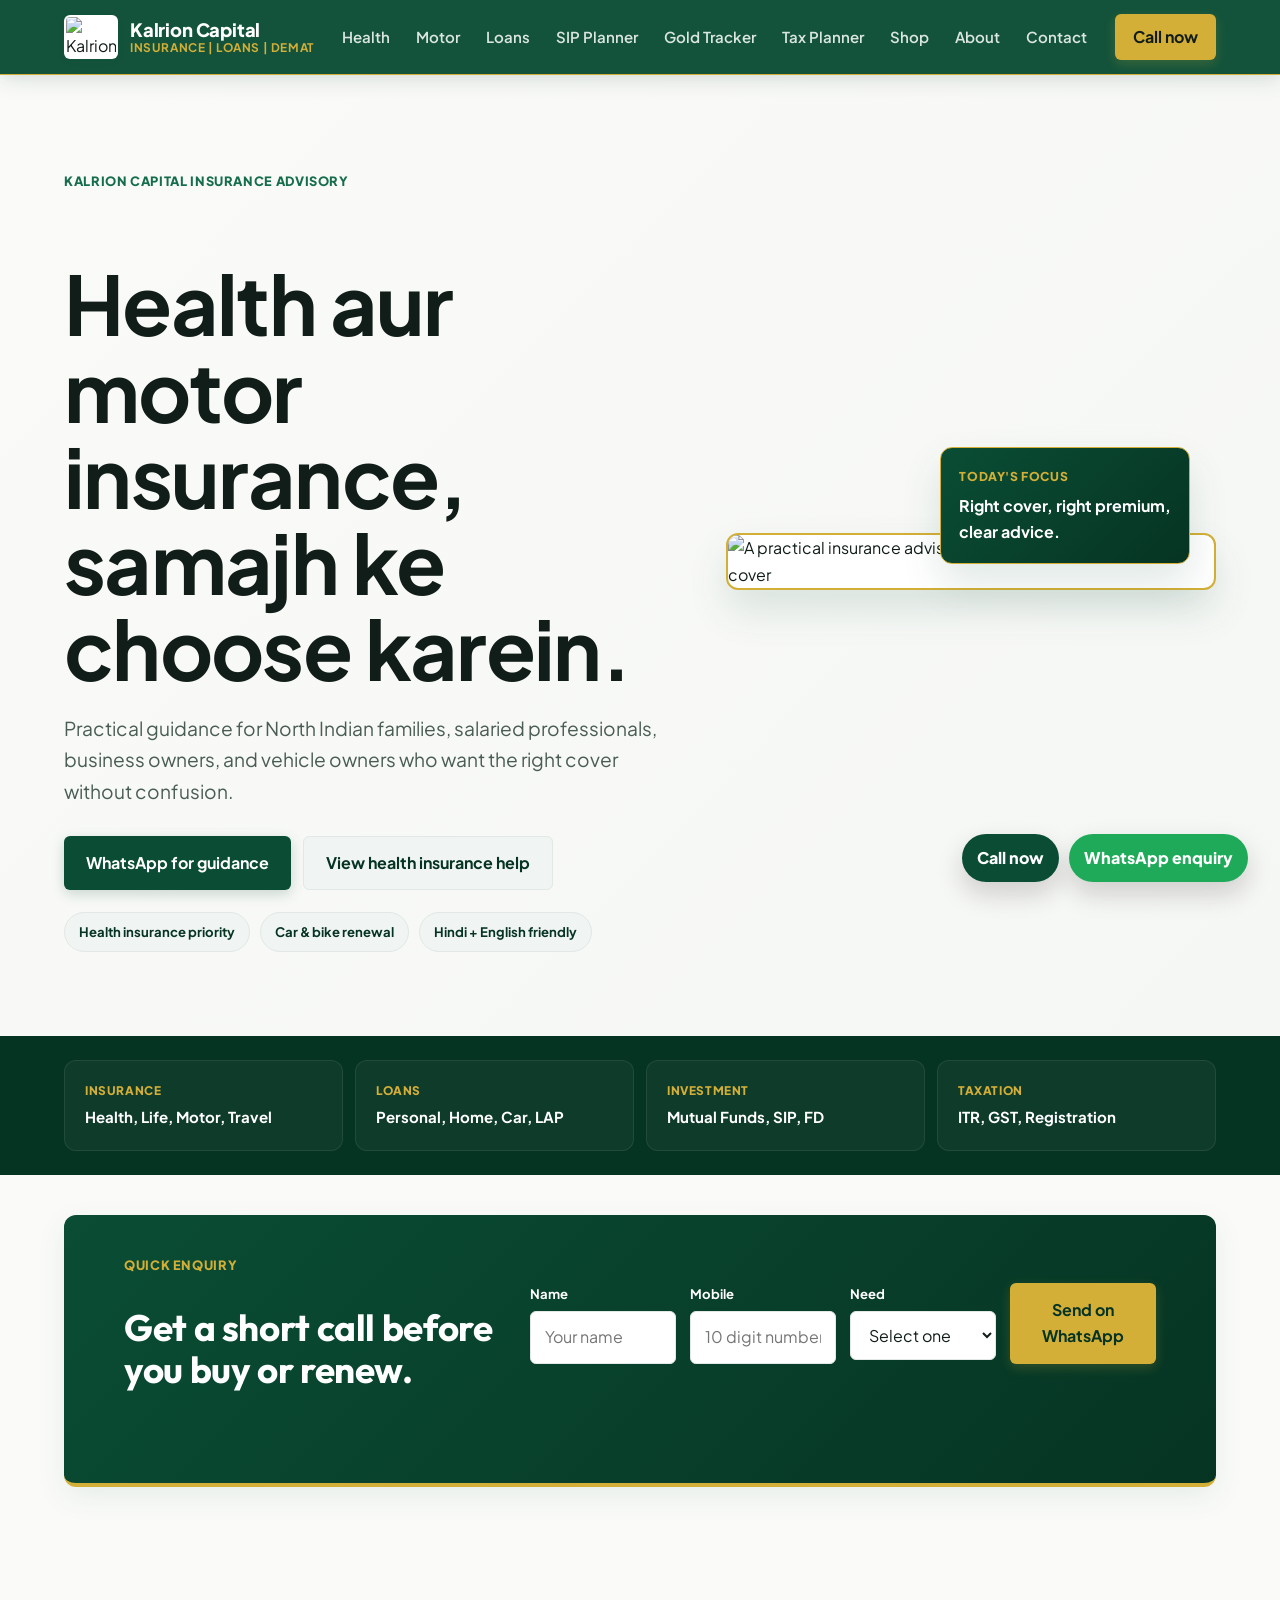
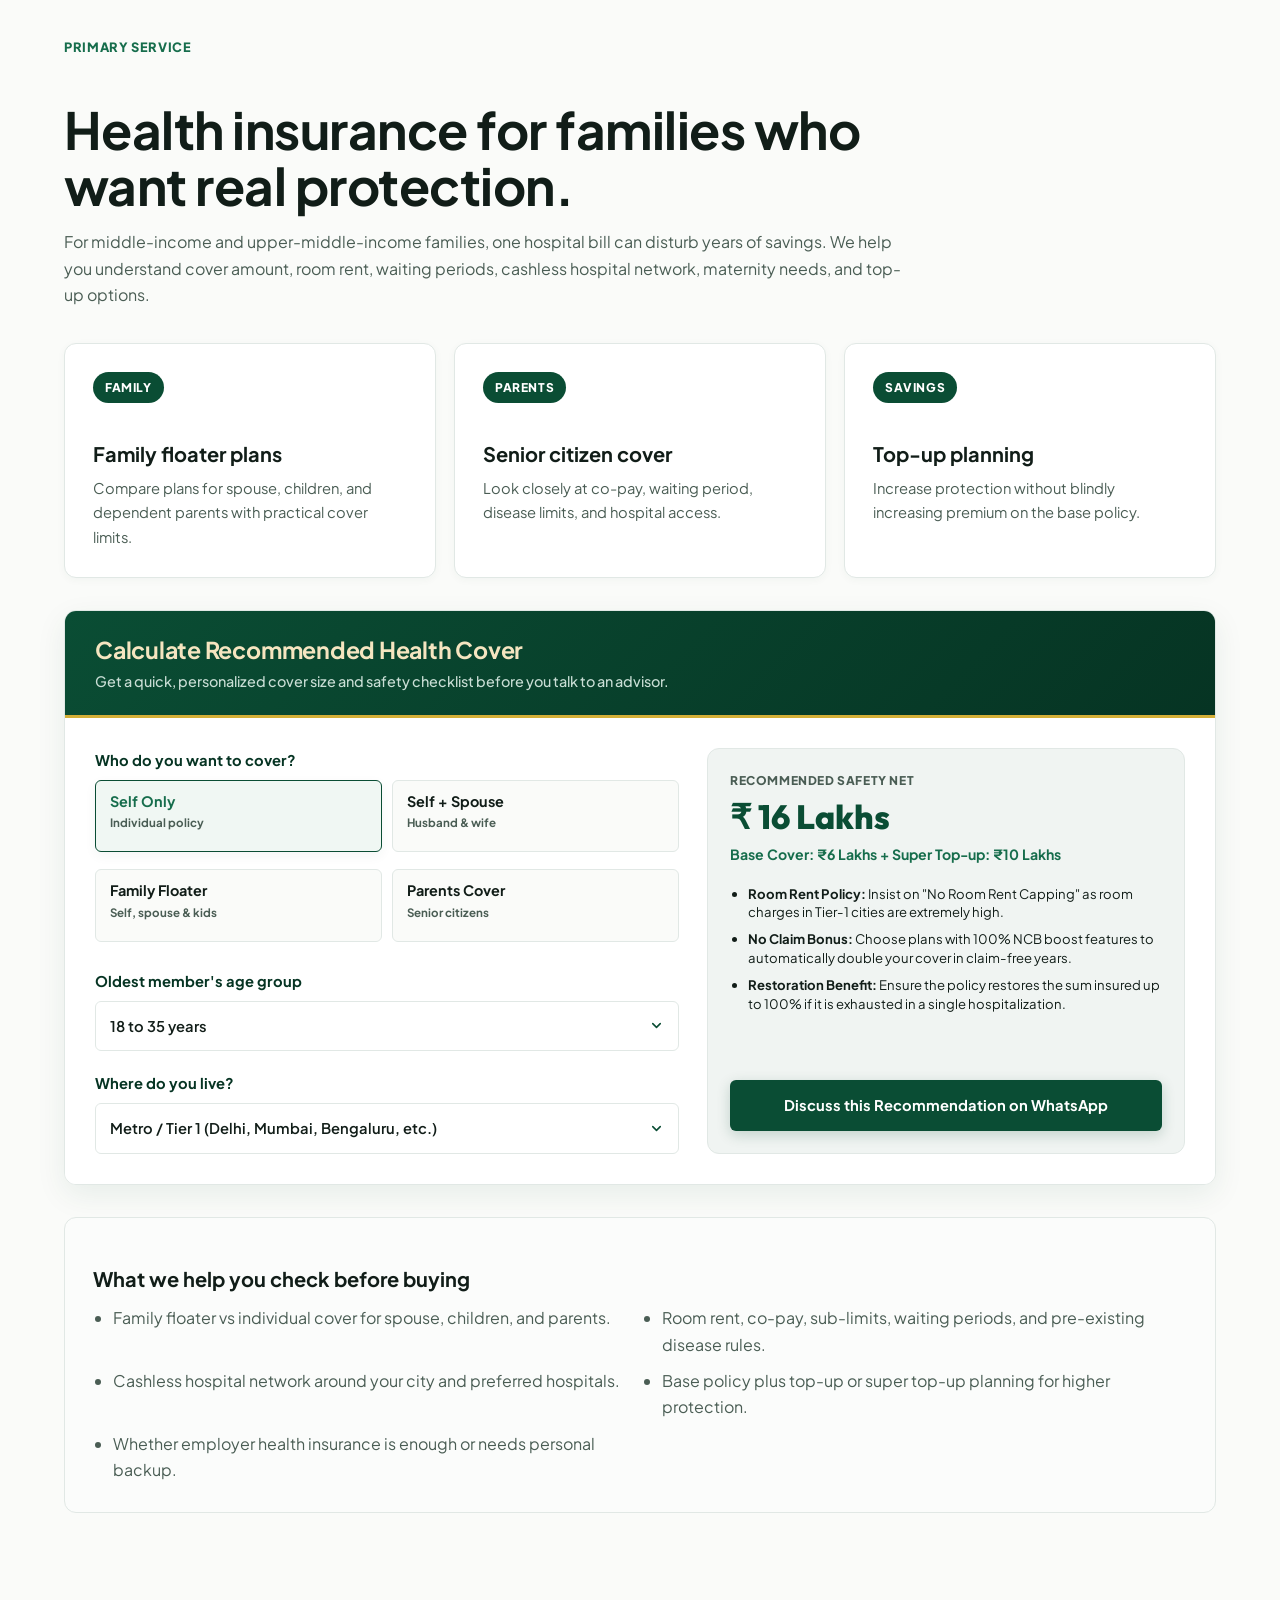
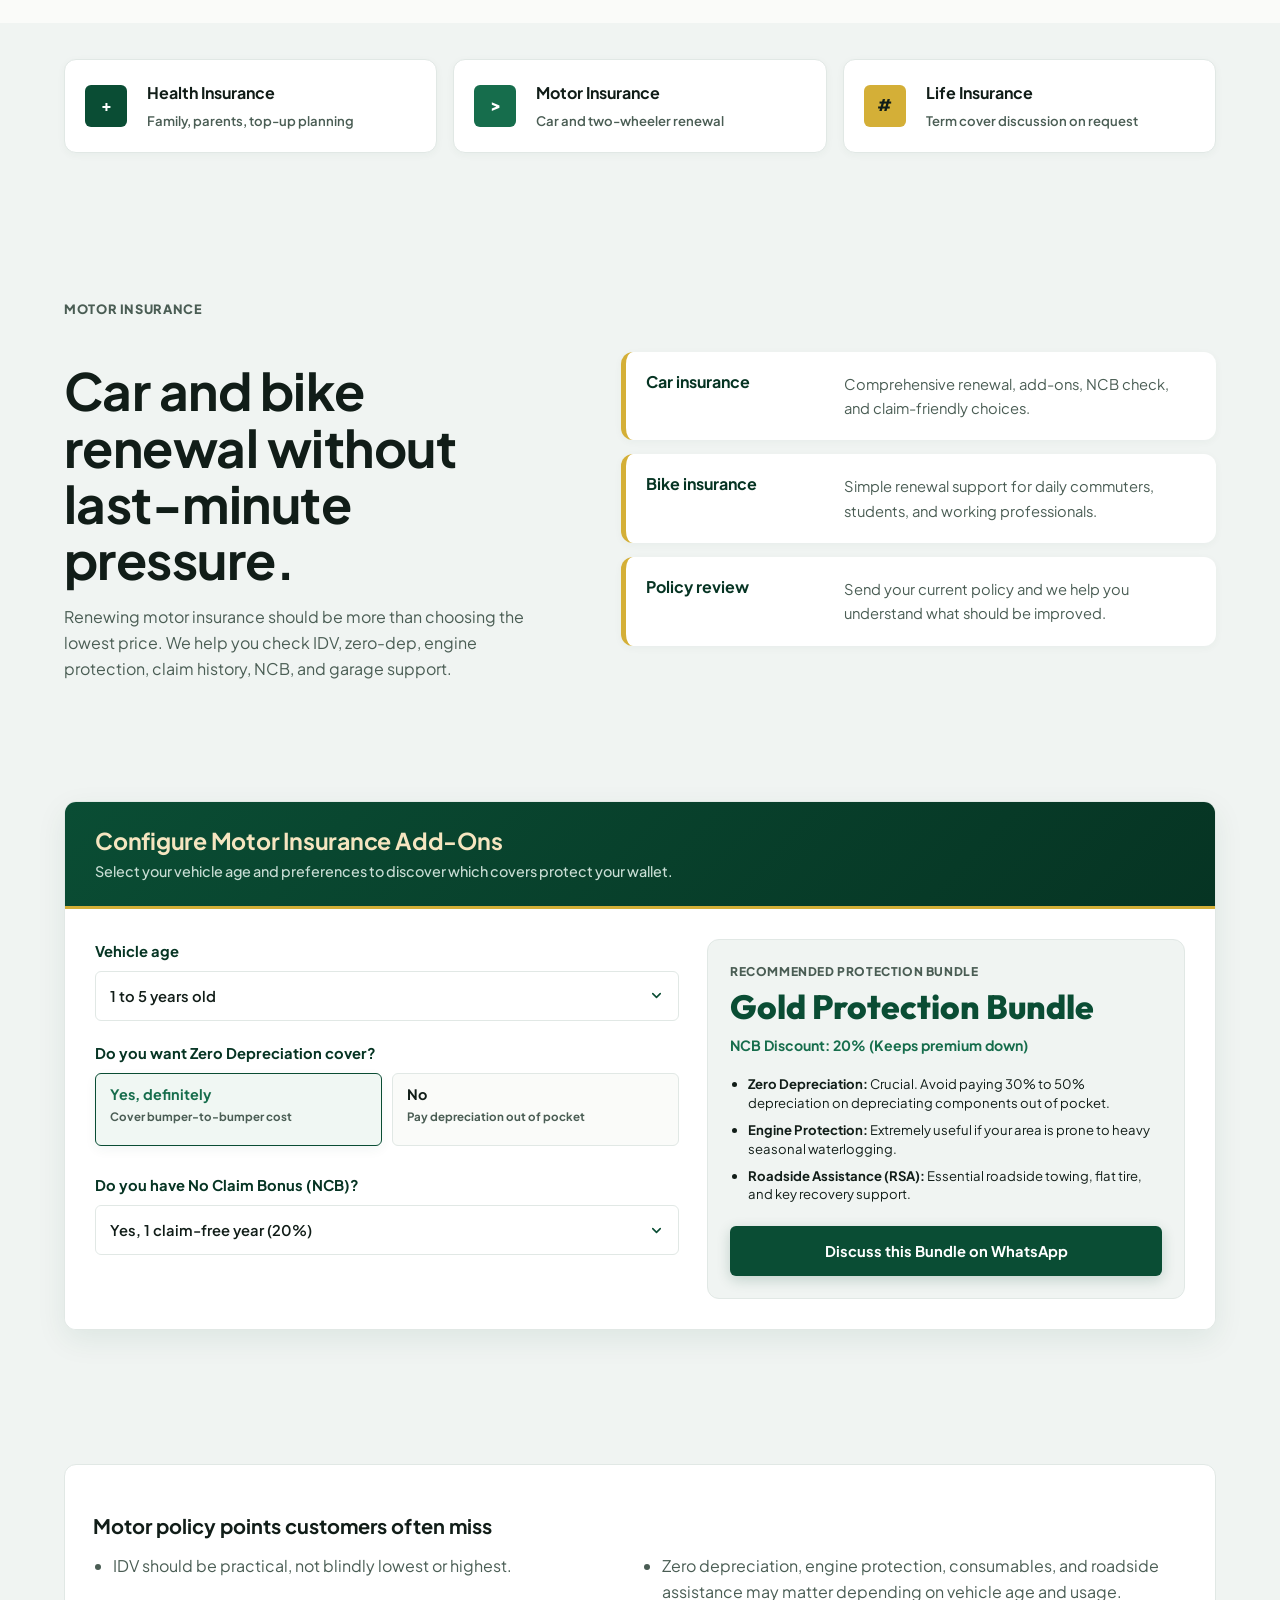
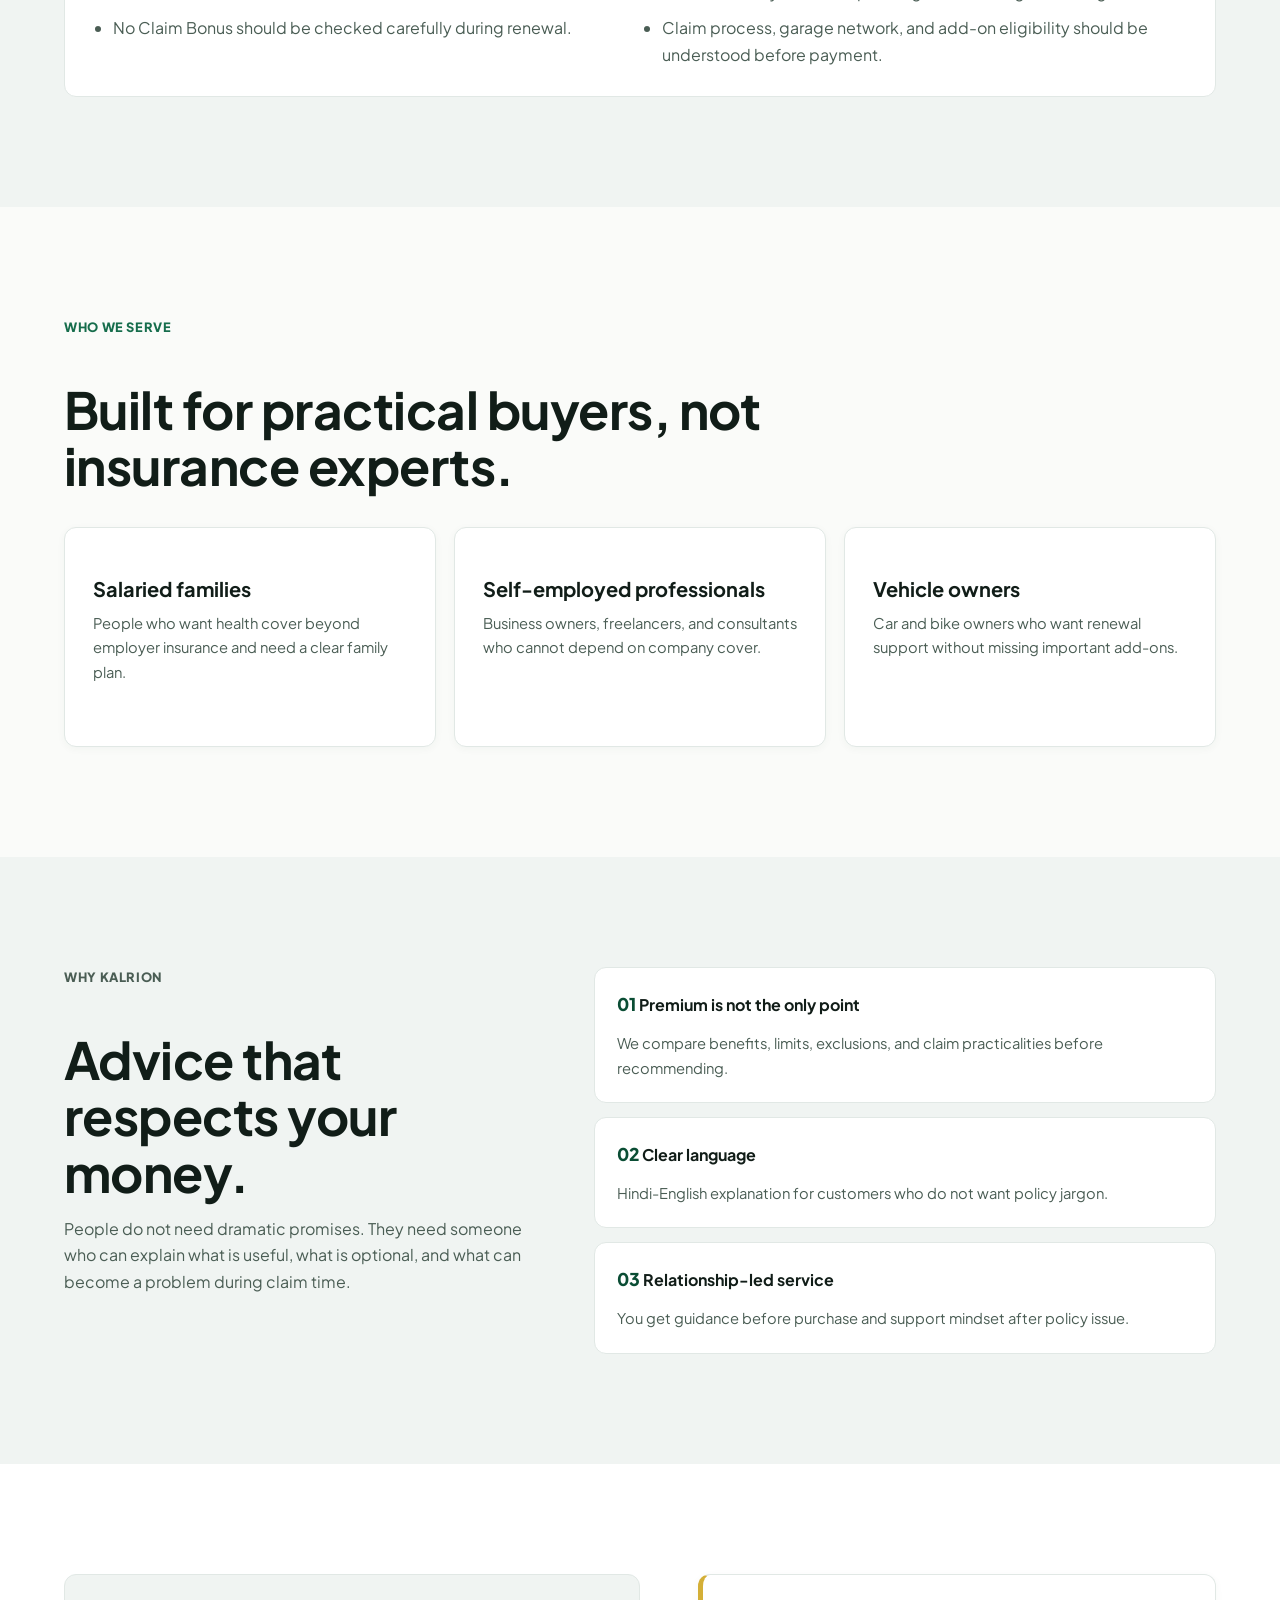
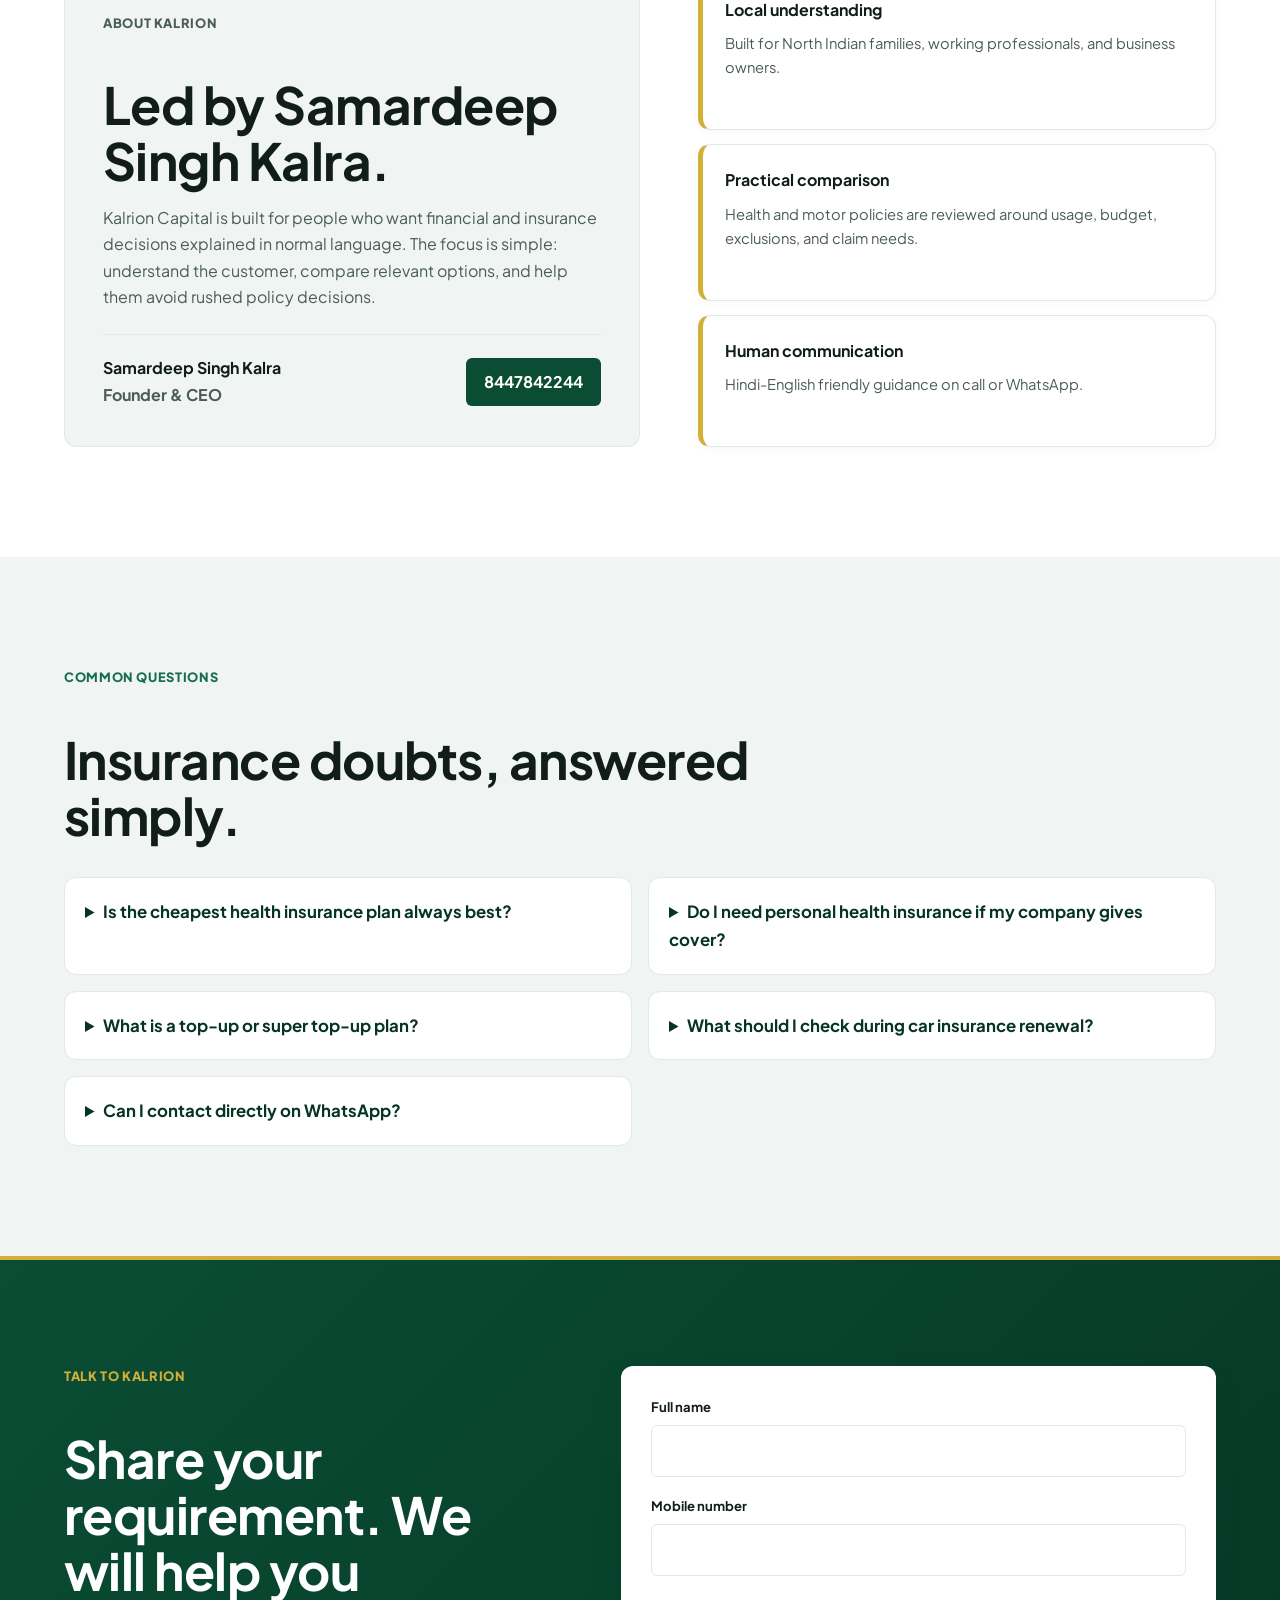
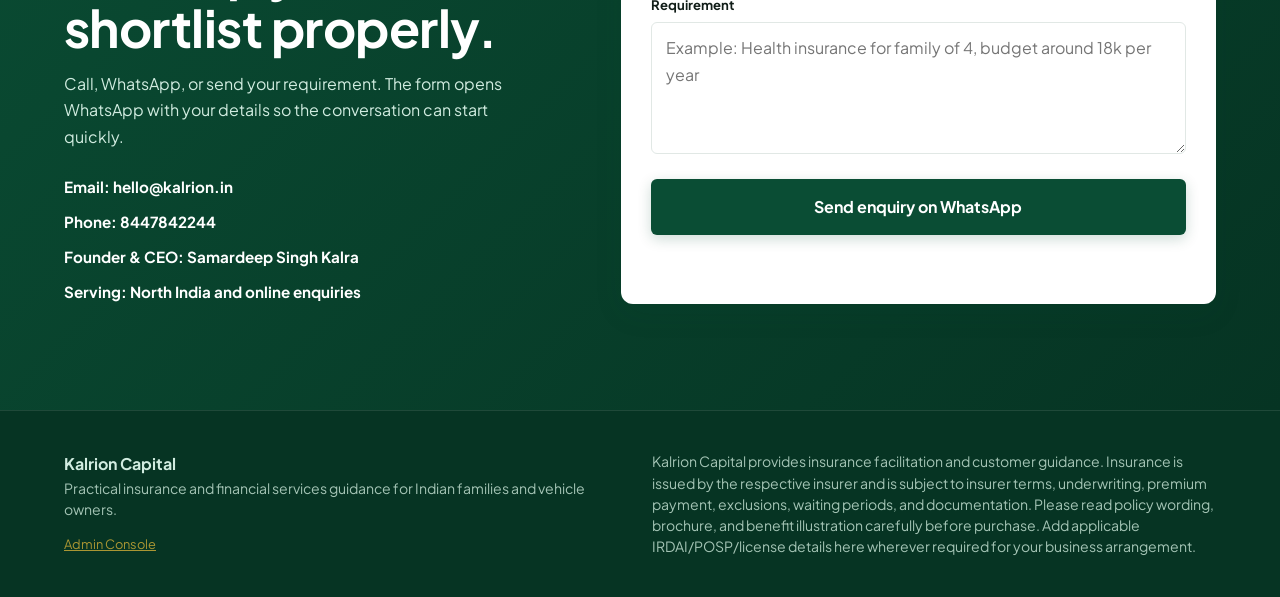
==== commit 8646e754: "Add files via upload" ====
--- a/index.html
+++ b/index.html
@@ -26,6 +26,7 @@
         <a href="sip.html">SIP Planner</a>
         <a href="gold.html">Gold Tracker</a>
         <a href="tax.html">Tax Planner</a>
+        <a href="shop.html">Shop</a>
         <a href="index.html#about">About</a>
         <a href="index.html#contact">Contact</a>
       </nav>
--- a/styles.css
+++ b/styles.css
@@ -1376,5 +1376,754 @@
   padding: 10px 8px !important;
 }
 
-
-
+/* E-commerce Book Shop Styles */
+.shop-hero {
+  text-align: center;
+  padding: 60px 20px;
+  background: linear-gradient(135deg, var(--primary-dark) 0%, var(--primary) 100%);
+  color: #ffffff;
+  border-radius: var(--radius-md);
+  margin-bottom: 40px;
+  border-bottom: 4px solid var(--accent);
+  box-shadow: var(--shadow);
+}
+.shop-hero h1 {
+  color: var(--accent-light);
+  margin-bottom: 12px;
+  font-family: 'Outfit', sans-serif;
+  font-weight: 800;
+}
+.shop-hero p {
+  color: #c9ded5;
+  max-width: 600px;
+  margin: 0 auto;
+  font-size: 1.05rem;
+}
+.shop-toolbar {
+  display: flex;
+  justify-content: space-between;
+  align-items: center;
+  margin-bottom: 30px;
+  flex-wrap: wrap;
+  gap: 16px;
+}
+.shop-filters {
+  display: flex;
+  gap: 10px;
+  flex-wrap: wrap;
+}
+.filter-btn {
+  background: var(--panel);
+  border: 1.5px solid var(--line);
+  color: var(--muted);
+  padding: 8px 16px;
+  border-radius: 99px;
+  font-size: 0.88rem;
+  font-weight: 600;
+  cursor: pointer;
+  transition: all 0.2s ease;
+}
+.filter-btn:hover {
+  border-color: var(--primary);
+  color: var(--primary);
+  background: var(--cream);
+}
+.filter-btn.active {
+  background: var(--primary);
+  color: #ffffff;
+  border-color: var(--primary);
+}
+.shop-sort select {
+  padding: 8px 16px;
+  border-radius: var(--radius-sm);
+  border: 1.5px solid var(--line);
+  background: var(--panel);
+  font-family: inherit;
+  font-size: 0.88rem;
+  font-weight: 600;
+  color: var(--ink);
+  outline: none;
+  cursor: pointer;
+}
+.shop-sort select:focus {
+  border-color: var(--primary);
+}
+.product-grid {
+  display: grid;
+  grid-template-columns: repeat(auto-fill, minmax(280px, 1fr));
+  gap: 30px;
+  margin-bottom: 60px;
+}
+.product-card {
+  background: var(--panel);
+  border: 1px solid var(--line);
+  border-radius: var(--radius-md);
+  overflow: hidden;
+  box-shadow: var(--shadow-sm);
+  transition: all 0.3s cubic-bezier(0.25, 0.8, 0.25, 1);
+  display: flex;
+  flex-direction: column;
+  position: relative;
+}
+.product-card:hover {
+  transform: translateY(-8px);
+  box-shadow: var(--shadow-md);
+  border-color: var(--accent);
+}
+.book-cover-wrapper {
+  background: var(--cream);
+  padding: 30px 20px;
+  display: flex;
+  justify-content: center;
+  align-items: center;
+  height: 240px;
+  position: relative;
+  overflow: hidden;
+}
+.book-cover-wrapper::before {
+  content: '';
+  position: absolute;
+  width: 120%;
+  height: 100%;
+  background: radial-gradient(circle, rgba(255,255,255,0.4) 0%, rgba(255,255,255,0) 70%);
+  top: -20%;
+  left: -10%;
+}
+
+/* Styled HTML Book Cover */
+.book-cover {
+  width: 130px;
+  height: 190px;
+  border-radius: 3px 6px 6px 3px;
+  box-shadow: 8px 10px 18px rgba(0,0,0,0.25), 
+              inset 3px 0 6px rgba(255,255,255,0.2),
+              inset -2px 0 5px rgba(0,0,0,0.3);
+  position: relative;
+  overflow: hidden;
+  display: flex;
+  flex-direction: column;
+  justify-content: space-between;
+  padding: 16px 12px;
+  box-sizing: border-box;
+  color: #ffffff;
+  z-index: 2;
+  transition: transform 0.3s ease;
+}
+.product-card:hover .book-cover {
+  transform: scale(1.05) rotate(1deg);
+}
+
+/* Spine and highlights for 3D effect */
+.book-cover::after {
+  content: '';
+  position: absolute;
+  left: 0;
+  top: 0;
+  width: 6px;
+  height: 100%;
+  background: linear-gradient(to right, rgba(0,0,0,0.3) 0%, rgba(255,255,255,0.15) 50%, rgba(0,0,0,0.25) 100%);
+  border-right: 1px solid rgba(255,255,255,0.05);
+}
+
+.book-title {
+  font-family: 'Outfit', sans-serif;
+  font-weight: 800;
+  font-size: 0.92rem;
+  line-height: 1.2;
+  margin: 0;
+  text-align: center;
+  word-wrap: break-word;
+  text-shadow: 1px 1px 3px rgba(0,0,0,0.5);
+  letter-spacing: 0.02em;
+}
+.book-author {
+  font-size: 0.65rem;
+  text-transform: uppercase;
+  letter-spacing: 0.08em;
+  opacity: 0.85;
+  text-align: center;
+  margin-top: 5px;
+  font-weight: 700;
+  text-shadow: 1px 1px 2px rgba(0,0,0,0.4);
+}
+.book-badge {
+  font-size: 0.55rem;
+  background: var(--accent);
+  color: var(--primary-dark);
+  font-weight: 800;
+  padding: 3px 6px;
+  border-radius: 99px;
+  text-transform: uppercase;
+  letter-spacing: 0.05em;
+  align-self: center;
+  box-shadow: 1px 1px 3px rgba(0,0,0,0.2);
+}
+.book-footer-spine {
+  font-size: 0.55rem;
+  opacity: 0.6;
+  text-align: center;
+  letter-spacing: 0.1em;
+}
+
+/* Theme gradients for covers */
+.cover-green {
+  background: linear-gradient(135deg, #0A4D34 0%, #063423 100%);
+  border: 1px solid #166D4C;
+}
+.cover-blue {
+  background: linear-gradient(135deg, #1b3a4b 0%, #0f2027 100%);
+  border: 1px solid #275d7a;
+}
+.cover-purple {
+  background: linear-gradient(135deg, #3c1053 0%, #ad5389 100%);
+  border: 1px solid #6b1d96;
+}
+.cover-amber {
+  background: linear-gradient(135deg, #7f5a04 0%, #aa820a 50%, #4a3601 100%);
+  border: 1px solid #b78a0d;
+}
+.cover-red {
+  background: linear-gradient(135deg, #721c24 0%, #4c1116 100%);
+  border: 1px solid #9b2831;
+}
+
+.product-info {
+  padding: 20px;
+  display: flex;
+  flex-direction: column;
+  flex-grow: 1;
+}
+.product-category {
+  font-size: 0.72rem;
+  font-weight: 700;
+  color: var(--accent-dark);
+  text-transform: uppercase;
+  letter-spacing: 0.08em;
+  margin-bottom: 6px;
+}
+.product-title {
+  font-family: 'Outfit', sans-serif;
+  font-size: 1.12rem;
+  font-weight: 700;
+  color: var(--ink);
+  margin: 0 0 6px 0;
+  line-height: 1.3;
+}
+.product-author {
+  font-size: 0.8rem;
+  color: var(--muted);
+  margin: 0 0 12px 0;
+}
+.product-description {
+  font-size: 0.85rem;
+  color: var(--muted);
+  line-height: 1.45;
+  margin: 0 0 20px 0;
+  flex-grow: 1;
+}
+.product-footer {
+  display: flex;
+  justify-content: space-between;
+  align-items: center;
+  margin-top: auto;
+  border-top: 1px solid var(--line);
+  padding-top: 15px;
+}
+.product-price {
+  font-size: 1.25rem;
+  font-weight: 800;
+  color: var(--primary-dark);
+  font-family: 'Outfit', sans-serif;
+}
+.product-card .button {
+  min-height: auto;
+  padding: 8px 16px;
+  font-size: 0.85rem;
+}
+
+/* Floating Cart Trigger Button */
+.cart-trigger-btn {
+  position: fixed;
+  bottom: 30px;
+  right: 30px;
+  background: var(--primary-dark);
+  border: 2px solid var(--accent);
+  color: #ffffff;
+  width: 60px;
+  height: 60px;
+  border-radius: 50%;
+  display: flex;
+  justify-content: center;
+  align-items: center;
+  cursor: pointer;
+  box-shadow: 0 8px 24px rgba(6,52,35,0.3);
+  z-index: 100;
+  transition: all 0.2s ease;
+}
+.cart-trigger-btn:hover {
+  transform: scale(1.08);
+  background: var(--primary);
+}
+.cart-count-badge {
+  position: absolute;
+  top: -5px;
+  right: -5px;
+  background: var(--accent-dark);
+  color: #ffffff;
+  font-size: 0.72rem;
+  font-weight: 800;
+  width: 22px;
+  height: 22px;
+  border-radius: 50%;
+  display: flex;
+  justify-content: center;
+  align-items: center;
+  border: 2px solid var(--primary-dark);
+}
+
+/* Sliding Cart Drawer */
+.cart-overlay {
+  position: fixed;
+  top: 0;
+  left: 0;
+  width: 100%;
+  height: 100%;
+  background: rgba(17,29,24,0.6);
+  backdrop-filter: blur(4px);
+  z-index: 1000;
+  opacity: 0;
+  visibility: hidden;
+  transition: all 0.3s ease;
+}
+.cart-overlay.open {
+  opacity: 1;
+  visibility: visible;
+}
+.cart-drawer {
+  position: fixed;
+  top: 0;
+  right: 0;
+  width: 440px;
+  max-width: 100%;
+  height: 100%;
+  background: var(--panel);
+  z-index: 1001;
+  box-shadow: -10px 0 40px rgba(0,0,0,0.15);
+  transform: translateX(100%);
+  transition: transform 0.3s cubic-bezier(0.25, 0.8, 0.25, 1);
+  display: flex;
+  flex-direction: column;
+}
+.cart-drawer.open {
+  transform: translateX(0);
+}
+.cart-header {
+  padding: 24px;
+  border-bottom: 1.5px solid var(--line);
+  display: flex;
+  justify-content: space-between;
+  align-items: center;
+  background: var(--cream);
+}
+.cart-header h3 {
+  margin: 0;
+  font-family: 'Outfit', sans-serif;
+  color: var(--primary-dark);
+  display: flex;
+  align-items: center;
+  gap: 10px;
+}
+.cart-close-btn {
+  background: none;
+  border: none;
+  font-size: 1.8rem;
+  color: var(--muted);
+  cursor: pointer;
+  line-height: 1;
+}
+.cart-close-btn:hover {
+  color: var(--primary-dark);
+}
+.cart-body {
+  flex-grow: 1;
+  overflow-y: auto;
+  padding: 24px;
+  display: flex;
+  flex-direction: column;
+}
+.cart-empty-state {
+  text-align: center;
+  padding: 60px 0;
+  color: var(--muted);
+  margin: auto;
+}
+.cart-items-list {
+  display: flex;
+  flex-direction: column;
+  gap: 16px;
+  margin-bottom: 24px;
+}
+.cart-item {
+  display: flex;
+  gap: 16px;
+  padding-bottom: 16px;
+  border-bottom: 1px solid var(--line);
+  align-items: center;
+}
+.cart-item-cover {
+  width: 50px;
+  height: 72px;
+  border-radius: 3px;
+  box-shadow: 2px 3px 6px rgba(0,0,0,0.15);
+  background: var(--primary-dark);
+  flex-shrink: 0;
+}
+.cart-item-details {
+  flex-grow: 1;
+}
+.cart-item-title {
+  font-size: 0.9rem;
+  font-weight: 700;
+  color: var(--ink);
+  margin: 0 0 2px 0;
+  line-height: 1.2;
+}
+.cart-item-author {
+  font-size: 0.72rem;
+  color: var(--muted);
+  margin: 0 0 8px 0;
+}
+.cart-qty-control {
+  display: flex;
+  align-items: center;
+  gap: 8px;
+}
+.qty-btn {
+  background: var(--cream);
+  border: 1px solid var(--line);
+  width: 24px;
+  height: 24px;
+  border-radius: 4px;
+  display: flex;
+  justify-content: center;
+  align-items: center;
+  cursor: pointer;
+  font-size: 0.8rem;
+  font-weight: 800;
+  color: var(--primary-dark);
+}
+.qty-btn:hover {
+  background: var(--line);
+}
+.qty-val {
+  font-size: 0.85rem;
+  font-weight: 700;
+  width: 20px;
+  text-align: center;
+}
+.cart-item-right {
+  display: flex;
+  flex-direction: column;
+  align-items: flex-end;
+  gap: 12px;
+}
+.cart-item-price {
+  font-size: 0.95rem;
+  font-weight: 700;
+  color: var(--primary-dark);
+  font-family: 'Outfit', sans-serif;
+}
+.cart-item-remove {
+  background: none;
+  border: none;
+  color: var(--error);
+  cursor: pointer;
+  font-size: 0.75rem;
+  font-weight: 600;
+  padding: 0;
+}
+.cart-item-remove:hover {
+  text-decoration: underline;
+}
+
+/* Cart Checkout Form & Summary */
+.checkout-section {
+  border-top: 1.5px solid var(--line);
+  padding-top: 20px;
+  margin-top: auto;
+}
+.bill-summary {
+  display: flex;
+  flex-direction: column;
+  gap: 8px;
+  margin-bottom: 20px;
+  font-size: 0.88rem;
+}
+.bill-row {
+  display: flex;
+  justify-content: space-between;
+  color: var(--muted);
+}
+.bill-row.total {
+  border-top: 1.5px dashed var(--line);
+  padding-top: 10px;
+  font-size: 1.15rem;
+  font-weight: 800;
+  color: var(--primary-dark);
+}
+.checkout-form-container {
+  display: flex;
+  flex-direction: column;
+  gap: 12px;
+}
+.checkout-form-container h4 {
+  margin: 0;
+  font-family: 'Outfit', sans-serif;
+  color: var(--primary-dark);
+  font-size: 0.95rem;
+}
+.cart-input {
+  width: 100%;
+  padding: 10px 12px;
+  border-radius: var(--radius-sm);
+  border: 1.5px solid var(--line);
+  font-family: inherit;
+  font-size: 0.85rem;
+  outline: none;
+  box-sizing: border-box;
+}
+.cart-input:focus {
+  border-color: var(--primary);
+}
+
+/* Toast Popups */
+.toast-container {
+  position: fixed;
+  top: 30px;
+  left: 50%;
+  transform: translateX(-50%);
+  z-index: 2000;
+  display: flex;
+  flex-direction: column;
+  gap: 10px;
+  pointer-events: none;
+}
+.toast-msg {
+  background: var(--primary-dark);
+  color: #ffffff;
+  border-left: 4px solid var(--accent);
+  padding: 12px 24px;
+  border-radius: 4px;
+  font-size: 0.88rem;
+  font-weight: 600;
+  box-shadow: 0 8px 24px rgba(0,0,0,0.15);
+  animation: toastFadeIn 0.3s ease, toastFadeOut 0.3s ease 2.2s forwards;
+  pointer-events: auto;
+}
+@keyframes toastFadeIn {
+  from { opacity: 0; transform: translateY(-20px); }
+  to { opacity: 1; transform: translateY(0); }
+}
+@keyframes toastFadeOut {
+  from { opacity: 1; transform: translateY(0); }
+  to { opacity: 0; transform: translateY(-20px); }
+}
+
+@media (max-width: 480px) {
+  .cart-drawer {
+    width: 100%;
+  }
+}
+
+/* Admin Outreach Modal & Marketing Factory Styles */
+.admin-tabs {
+  display: flex;
+  gap: 8px;
+  border-bottom: 2px solid var(--line);
+  margin-bottom: 30px;
+}
+.admin-tab-btn {
+  background: none;
+  border: none;
+  padding: 12px 24px;
+  font-family: 'Outfit', sans-serif;
+  font-size: 1rem;
+  font-weight: 700;
+  color: var(--muted);
+  cursor: pointer;
+  position: relative;
+  transition: color 0.2s ease;
+}
+.admin-tab-btn:hover {
+  color: var(--primary);
+}
+.admin-tab-btn.active {
+  color: var(--primary-dark);
+}
+.admin-tab-btn.active::after {
+  content: '';
+  position: absolute;
+  bottom: -2px;
+  left: 0;
+  width: 100%;
+  height: 3px;
+  background: var(--primary);
+  border-radius: 99px;
+}
+.tab-content-panel {
+  display: none;
+}
+.tab-content-panel.active {
+  display: block;
+}
+
+/* Modal Overlay */
+.admin-modal-overlay {
+  position: fixed;
+  top: 0;
+  left: 0;
+  width: 100%;
+  height: 100%;
+  background: rgba(17, 29, 24, 0.6);
+  backdrop-filter: blur(4px);
+  z-index: 2000;
+  display: flex;
+  justify-content: center;
+  align-items: center;
+  opacity: 0;
+  visibility: hidden;
+  transition: all 0.3s ease;
+}
+.admin-modal-overlay.open {
+  opacity: 1;
+  visibility: visible;
+}
+.admin-modal {
+  background: var(--panel);
+  border: 1px solid var(--line);
+  border-radius: var(--radius-md);
+  box-shadow: var(--shadow-md);
+  width: 500px;
+  max-width: 90%;
+  overflow: hidden;
+  transform: scale(0.9);
+  transition: transform 0.3s cubic-bezier(0.25, 0.8, 0.25, 1);
+}
+.admin-modal-overlay.open .admin-modal {
+  transform: scale(1);
+}
+.admin-modal-header {
+  background: linear-gradient(135deg, var(--primary), var(--primary-dark));
+  padding: 20px 24px;
+  color: #ffffff;
+  display: flex;
+  justify-content: space-between;
+  align-items: center;
+}
+.admin-modal-header h3 {
+  margin: 0;
+  font-family: 'Outfit', sans-serif;
+  color: var(--accent-light);
+}
+.admin-modal-close {
+  background: none;
+  border: none;
+  font-size: 1.8rem;
+  color: rgba(255,255,255,0.7);
+  cursor: pointer;
+  line-height: 1;
+}
+.admin-modal-close:hover {
+  color: #ffffff;
+}
+.admin-modal-body {
+  padding: 24px;
+}
+.outreach-meta {
+  background: var(--cream);
+  border: 1px solid var(--line);
+  border-radius: var(--radius-sm);
+  padding: 12px 16px;
+  margin-bottom: 20px;
+  font-size: 0.85rem;
+  color: var(--muted);
+}
+.outreach-meta p {
+  margin: 4px 0;
+}
+.outreach-meta strong {
+  color: var(--ink);
+}
+
+/* AI Marketing Factory Content Hub */
+.marketing-grid {
+  display: grid;
+  grid-template-columns: 1fr;
+  gap: 24px;
+}
+.marketing-header-row {
+  display: flex;
+  justify-content: space-between;
+  align-items: center;
+  flex-wrap: wrap;
+  gap: 16px;
+  background: var(--cream);
+  padding: 16px 24px;
+  border-radius: var(--radius-md);
+  border: 1.5px solid var(--line);
+  margin-bottom: 24px;
+}
+.marketing-cards-container {
+  display: grid;
+  grid-template-columns: repeat(3, minmax(0, 1fr));
+  gap: 24px;
+}
+.script-card {
+  background: var(--panel);
+  border: 1px solid var(--line);
+  border-radius: var(--radius-md);
+  box-shadow: var(--shadow-sm);
+  padding: 24px;
+  display: flex;
+  flex-direction: column;
+}
+.script-card h4 {
+  margin: 0 0 12px 0;
+  font-family: 'Outfit', sans-serif;
+  color: var(--primary-dark);
+  border-bottom: 1.5px solid var(--cream);
+  padding-bottom: 8px;
+  display: flex;
+  justify-content: space-between;
+  align-items: center;
+}
+.script-content {
+  background: var(--paper);
+  border: 1px solid var(--line);
+  border-radius: var(--radius-sm);
+  padding: 14px;
+  font-size: 0.85rem;
+  line-height: 1.45;
+  color: var(--ink);
+  white-space: pre-wrap;
+  margin-bottom: 16px;
+  flex-grow: 1;
+  max-height: 280px;
+  overflow-y: auto;
+}
+.script-card .button {
+  min-height: auto;
+  padding: 8px 16px;
+  font-size: 0.85rem;
+}
+
+@media (max-width: 1024px) {
+  .marketing-cards-container {
+    grid-template-columns: 1fr;
+  }
+}
+
+
+
+
+
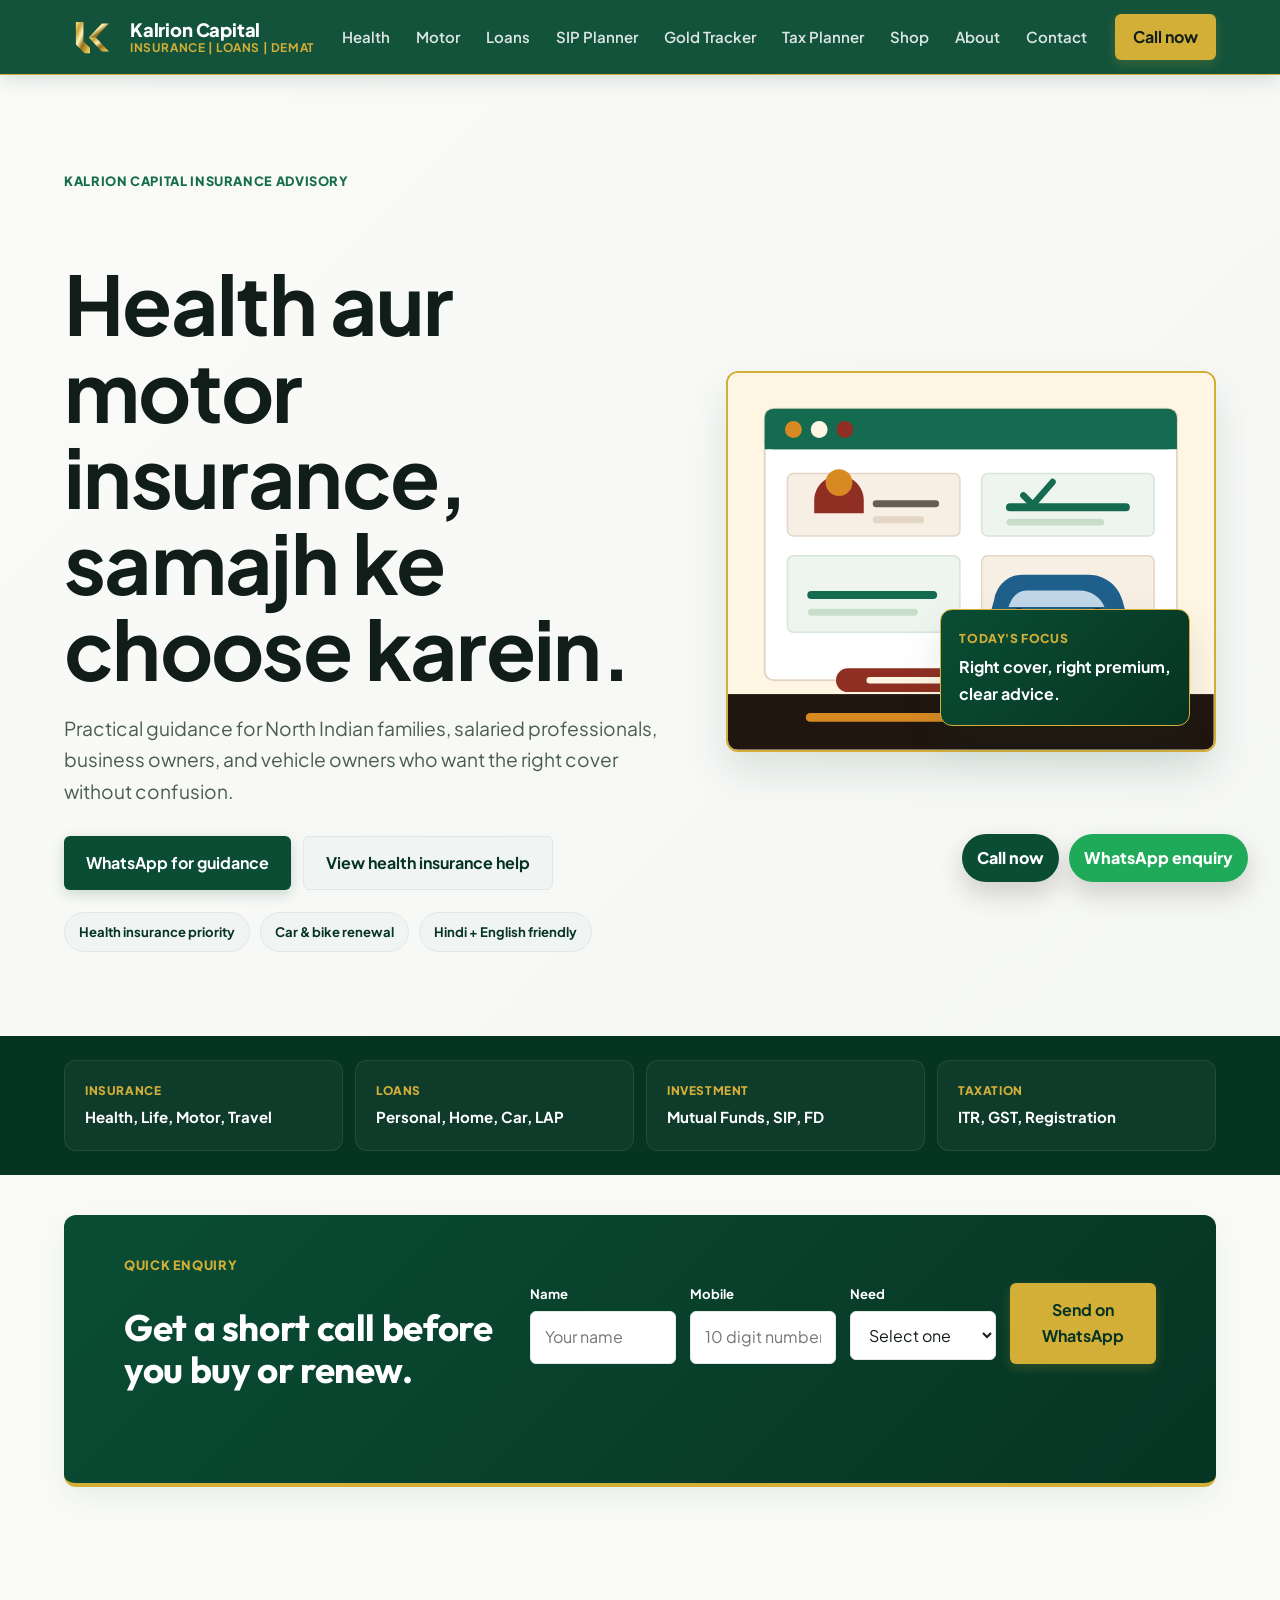
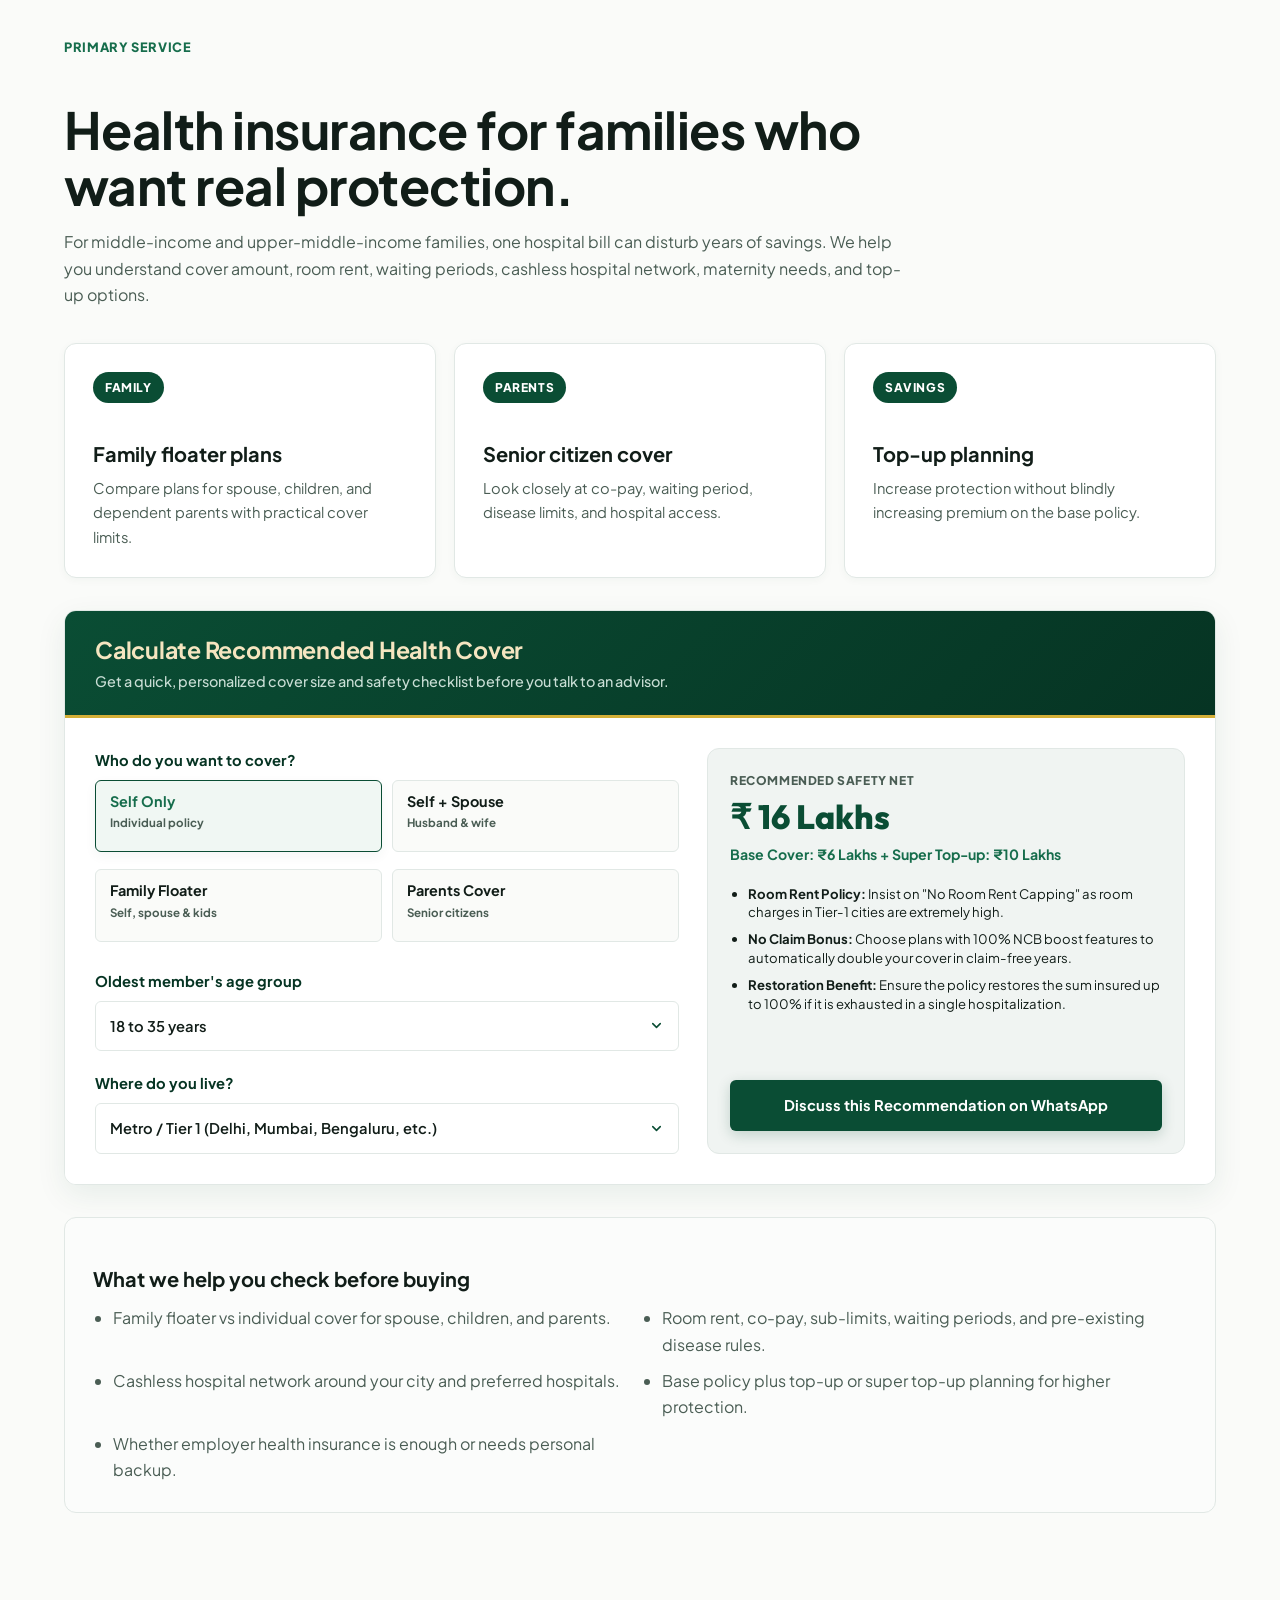
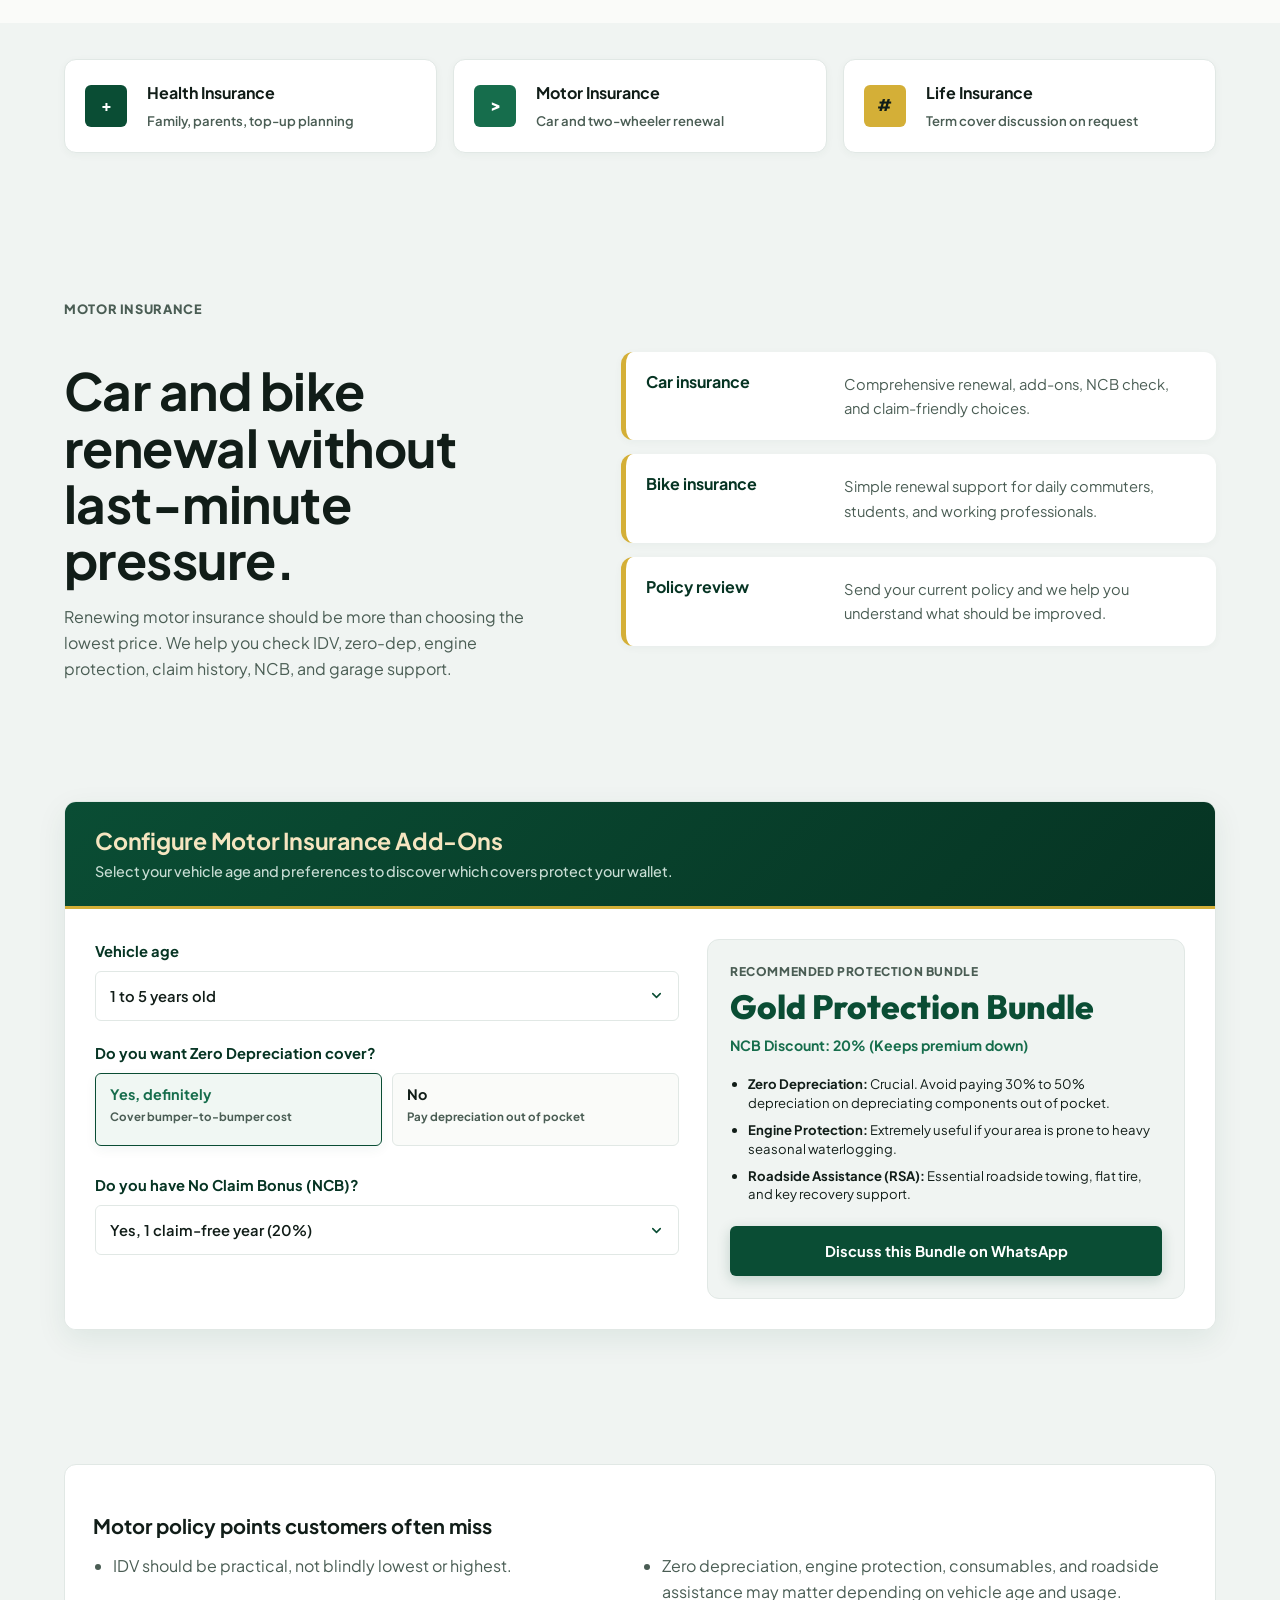
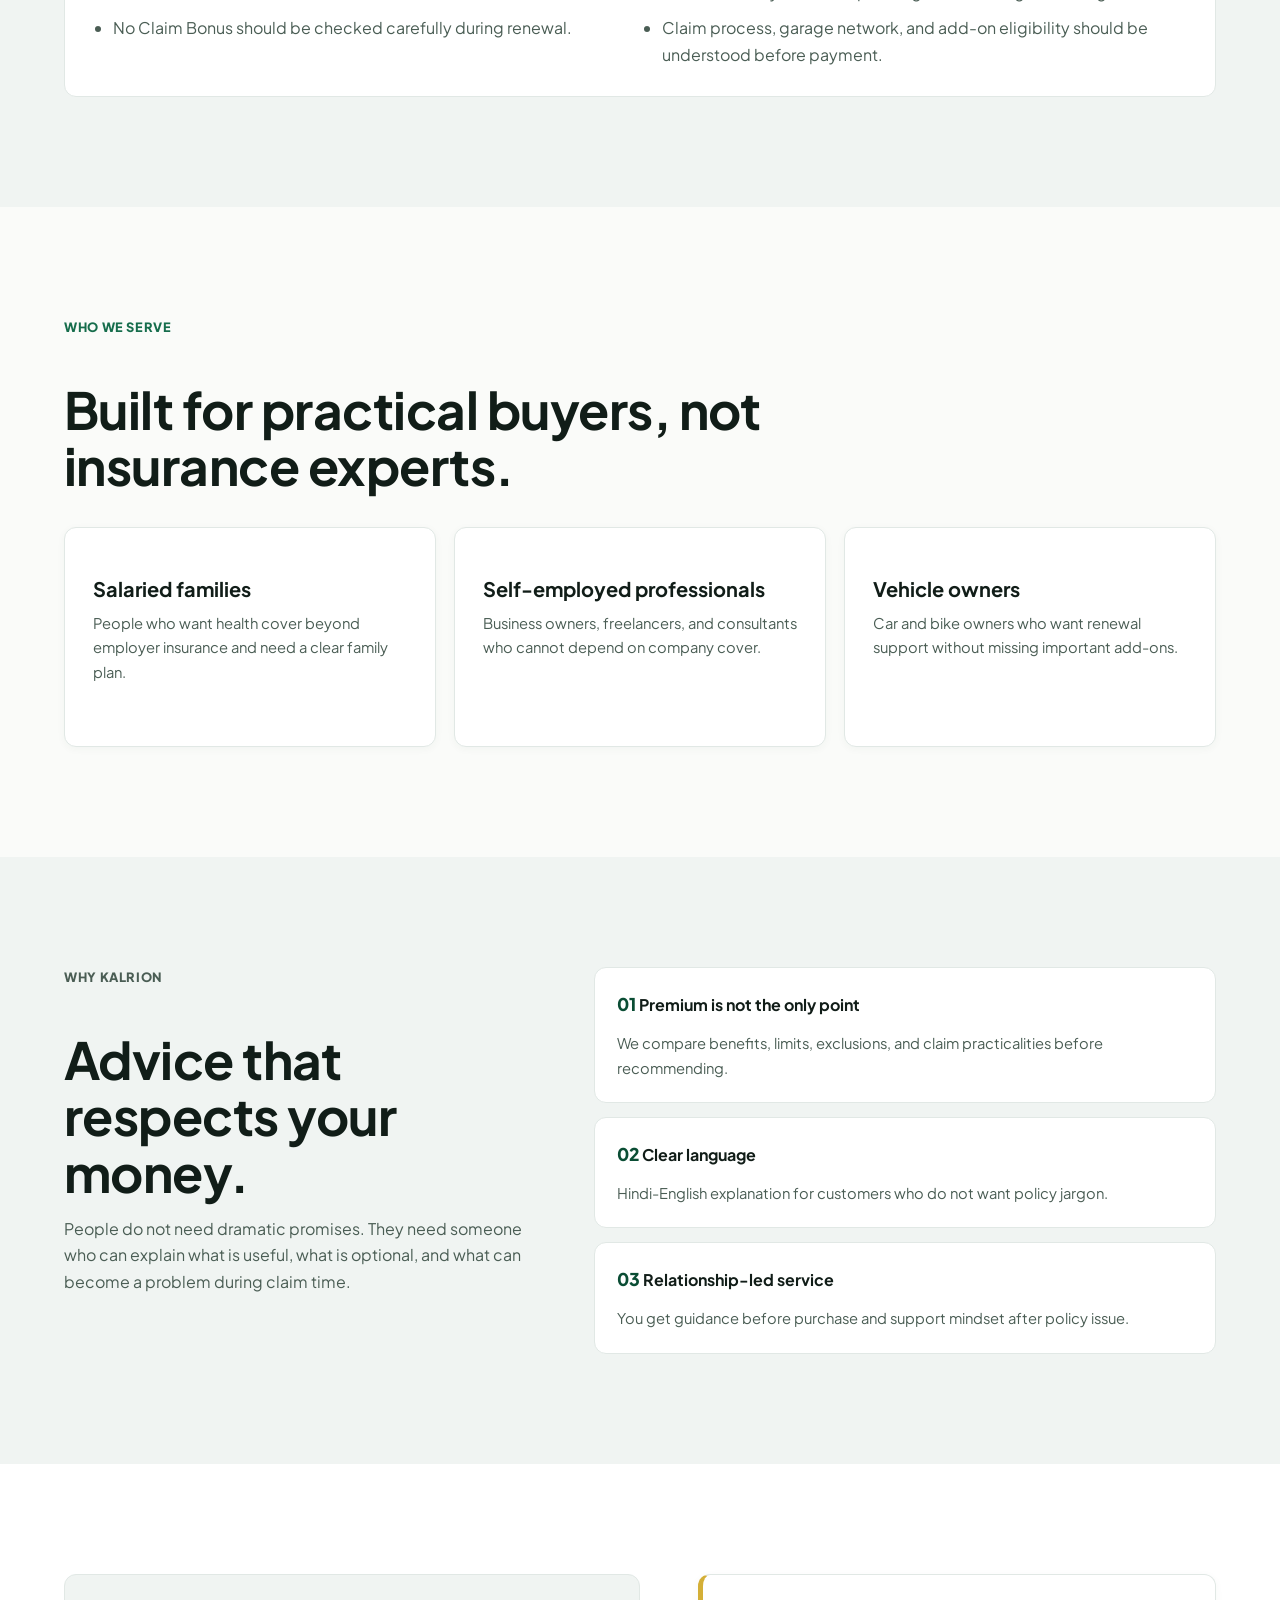
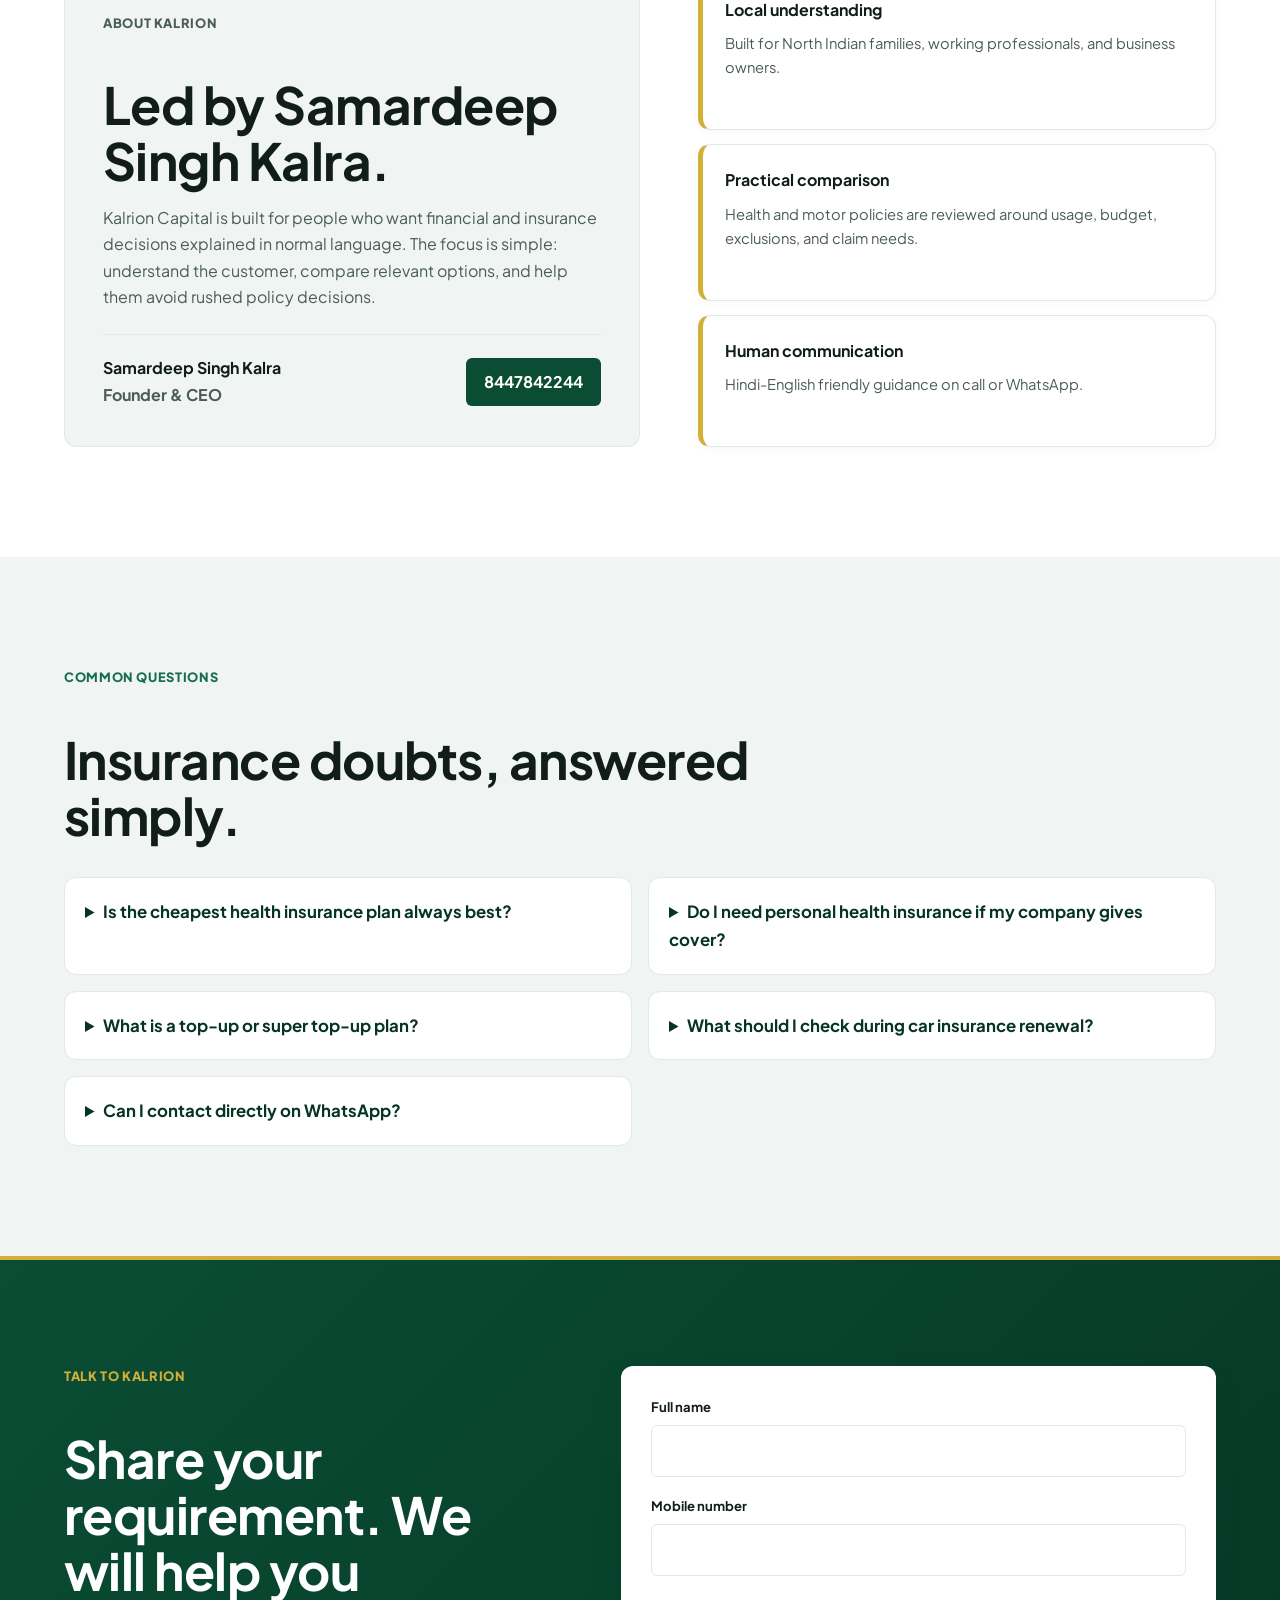
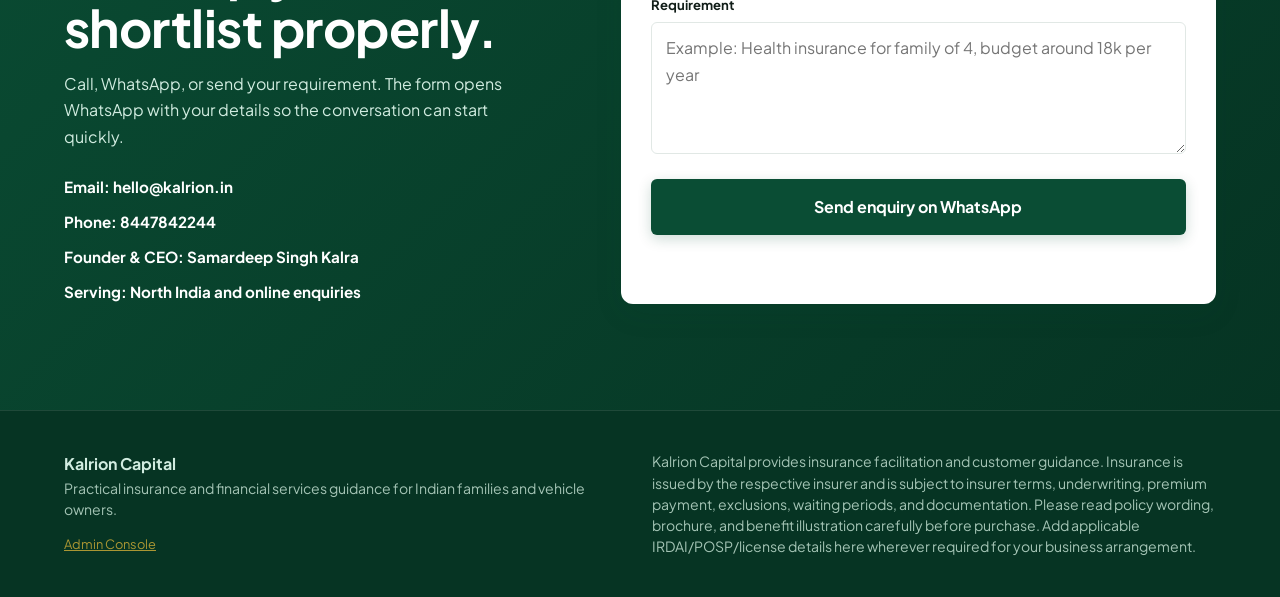
==== commit e688ea7d: "Add files via upload" ====
--- a/index.html
+++ b/index.html
@@ -8,12 +8,29 @@
       name="description"
       content="Kalrion.in helps North Indian families and vehicle owners choose health and motor insurance with practical, human guidance."
     />
+    <link rel="preconnect" href="https://fonts.googleapis.com" />
+    <link rel="preconnect" href="https://fonts.gstatic.com" crossorigin />
+    <link href="https://fonts.googleapis.com/css2?family=Outfit:wght@300;400;500;600;700;800&family=Plus+Jakarta+Sans:wght@300;400;500;600;700;800&display=swap" rel="stylesheet" />
     <link rel="stylesheet" href="styles.css" />
   </head>
   <body>
     <header class="site-header">
       <a class="brand" href="#top" aria-label="Kalrion home">
-        <img class="brand-logo" src="assets/kalrion-logo.svg" alt="Kalrion Capital logo" />
+        <svg class="brand-logo" viewBox="0 0 100 80" xmlns="http://www.w3.org/2000/svg" aria-label="Kalrion Capital Logo">
+          <defs>
+            <linearGradient id="gold-grad" x1="0%" y1="0%" x2="100%" y2="100%">
+              <stop offset="0%" stop-color="#FCE881" />
+              <stop offset="20%" stop-color="#CBA135" />
+              <stop offset="40%" stop-color="#FFF5B8" />
+              <stop offset="60%" stop-color="#946E19" />
+              <stop offset="80%" stop-color="#CBA135" />
+              <stop offset="100%" stop-color="#FCE881" />
+            </linearGradient>
+          </defs>
+          <path d="M22 12 H36 V48 L48 60 V70 H38 L22 54 Z" fill="url(#gold-grad)" />
+          <path d="M46 41 L70 15 H83 L59 41 Z" fill="url(#gold-grad)" />
+          <path d="M46 41 H59 L83 67 H70 Z" fill="url(#gold-grad)" />
+        </svg>
         <span>
           <strong>Kalrion Capital</strong>
           <small>Insurance | Loans | Demat</small>
@@ -54,7 +71,40 @@
         </div>
 
         <div class="hero-panel" aria-label="Kalrion insurance advisory preview">
-          <img src="assets/insurance-hero.svg" alt="A practical insurance advisory desk for health and vehicle cover" />
+          <svg class="hero-svg" width="980" height="760" viewBox="0 0 980 760" fill="none" xmlns="http://www.w3.org/2000/svg" role="img" aria-labelledby="hero-title hero-desc">
+            <title id="hero-title">Insurance advisory desk</title>
+            <desc id="hero-desc">A practical desk scene showing health cover, motor renewal, family protection, and advisor notes.</desc>
+            <rect width="980" height="760" fill="#FFF5E3"/>
+            <rect x="74" y="72" width="832" height="548" rx="18" fill="#FFFFFF" stroke="#E3D6C7" stroke-width="4"/>
+            <rect x="74" y="72" width="832" height="82" rx="18" fill="#146B4F"/>
+            <path d="M74 136H906V154H74V136Z" fill="#146B4F"/>
+            <circle cx="132" cy="114" r="17" fill="#D88922"/>
+            <circle cx="184" cy="114" r="17" fill="#FFF5E3"/>
+            <circle cx="236" cy="114" r="17" fill="#8F2F23"/>
+            <rect x="120" y="203" width="348" height="126" rx="12" fill="#F7EFE4" stroke="#E3D6C7" stroke-width="3"/>
+            <rect x="512" y="203" width="348" height="126" rx="12" fill="#EEF5EF" stroke="#D5E5D6" stroke-width="3"/>
+            <rect x="120" y="369" width="348" height="154" rx="12" fill="#EEF5EF" stroke="#D5E5D6" stroke-width="3"/>
+            <rect x="512" y="369" width="348" height="154" rx="12" fill="#F7EFE4" stroke="#E3D6C7" stroke-width="3"/>
+            <path d="M174 257C174 229.386 196.386 207 224 207C251.614 207 274 229.386 274 257V283H174V257Z" fill="#8F2F23"/>
+            <circle cx="224" cy="221" r="27" fill="#D88922"/>
+            <path d="M299 264H419" stroke="#695C50" stroke-width="14" stroke-linecap="round"/>
+            <path d="M299 296H389" stroke="#E3D6C7" stroke-width="14" stroke-linecap="round"/>
+            <path d="M569 271H803" stroke="#146B4F" stroke-width="16" stroke-linecap="round"/>
+            <path d="M569 301H752" stroke="#C9DDCB" stroke-width="14" stroke-linecap="round"/>
+            <path d="M596 247L615 266L655 220" stroke="#146B4F" stroke-width="13" stroke-linecap="round" stroke-linejoin="round"/>
+            <path d="M168 448H414" stroke="#146B4F" stroke-width="16" stroke-linecap="round"/>
+            <path d="M168 483H376" stroke="#C9DDCB" stroke-width="14" stroke-linecap="round"/>
+            <path d="M537 458C542 428 565 407 595 407H728C760 407 788 429 796 459L805 491H528L537 458Z" fill="#1F5F8B"/>
+            <circle cx="586" cy="500" r="25" fill="#25170F"/>
+            <circle cx="746" cy="500" r="25" fill="#25170F"/>
+            <path d="M604 439H710C732 439 751 452 760 472H566C573 452 584 439 604 439Z" fill="#BFD7E8"/>
+            <path d="M567 566H818" stroke="#D88922" stroke-width="16" stroke-linecap="round"/>
+            <path d="M567 598H765" stroke="#E3D6C7" stroke-width="14" stroke-linecap="round"/>
+            <rect x="218" y="596" width="544" height="48" rx="24" fill="#8F2F23"/>
+            <path d="M286 620H694" stroke="#FFF5E3" stroke-width="13" stroke-linecap="round"/>
+            <rect x="0" y="648" width="980" height="112" fill="#20150F"/>
+            <path d="M166 695H814" stroke="#D88922" stroke-width="18" stroke-linecap="round"/>
+          </svg>
           <div class="advisor-note">
             <span>Today's focus</span>
             <strong>Right cover, right premium, clear advice.</strong>
--- a/styles.css
+++ b/styles.css
@@ -1,4 +1,4 @@
-@import url('https://fonts.googleapis.com/css2?family=Outfit:wght@300;400;500;600;700;800&family=Plus+Jakarta+Sans:wght@300;400;500;600;700;800&display=swap');
+
 
 :root {
   /* Brand Colors */
@@ -80,11 +80,7 @@
 .brand-logo {
   width: 54px;
   height: 44px;
-  object-fit: contain;
-  background: #ffffff;
-  border-radius: var(--radius-sm);
-  padding: 2px;
-  box-shadow: var(--shadow-sm);
+  display: block;
 }
 
 .brand strong,
@@ -290,12 +286,15 @@
   min-width: 0;
 }
 
-.hero-panel img {
+.hero-panel img,
+.hero-panel svg.hero-svg {
   width: 100%;
+  height: auto;
   background: #ffffff;
   border: 2px solid var(--accent);
   border-radius: var(--radius-md);
   box-shadow: var(--shadow-lg);
+  display: block;
 }
 
 .advisor-note {
